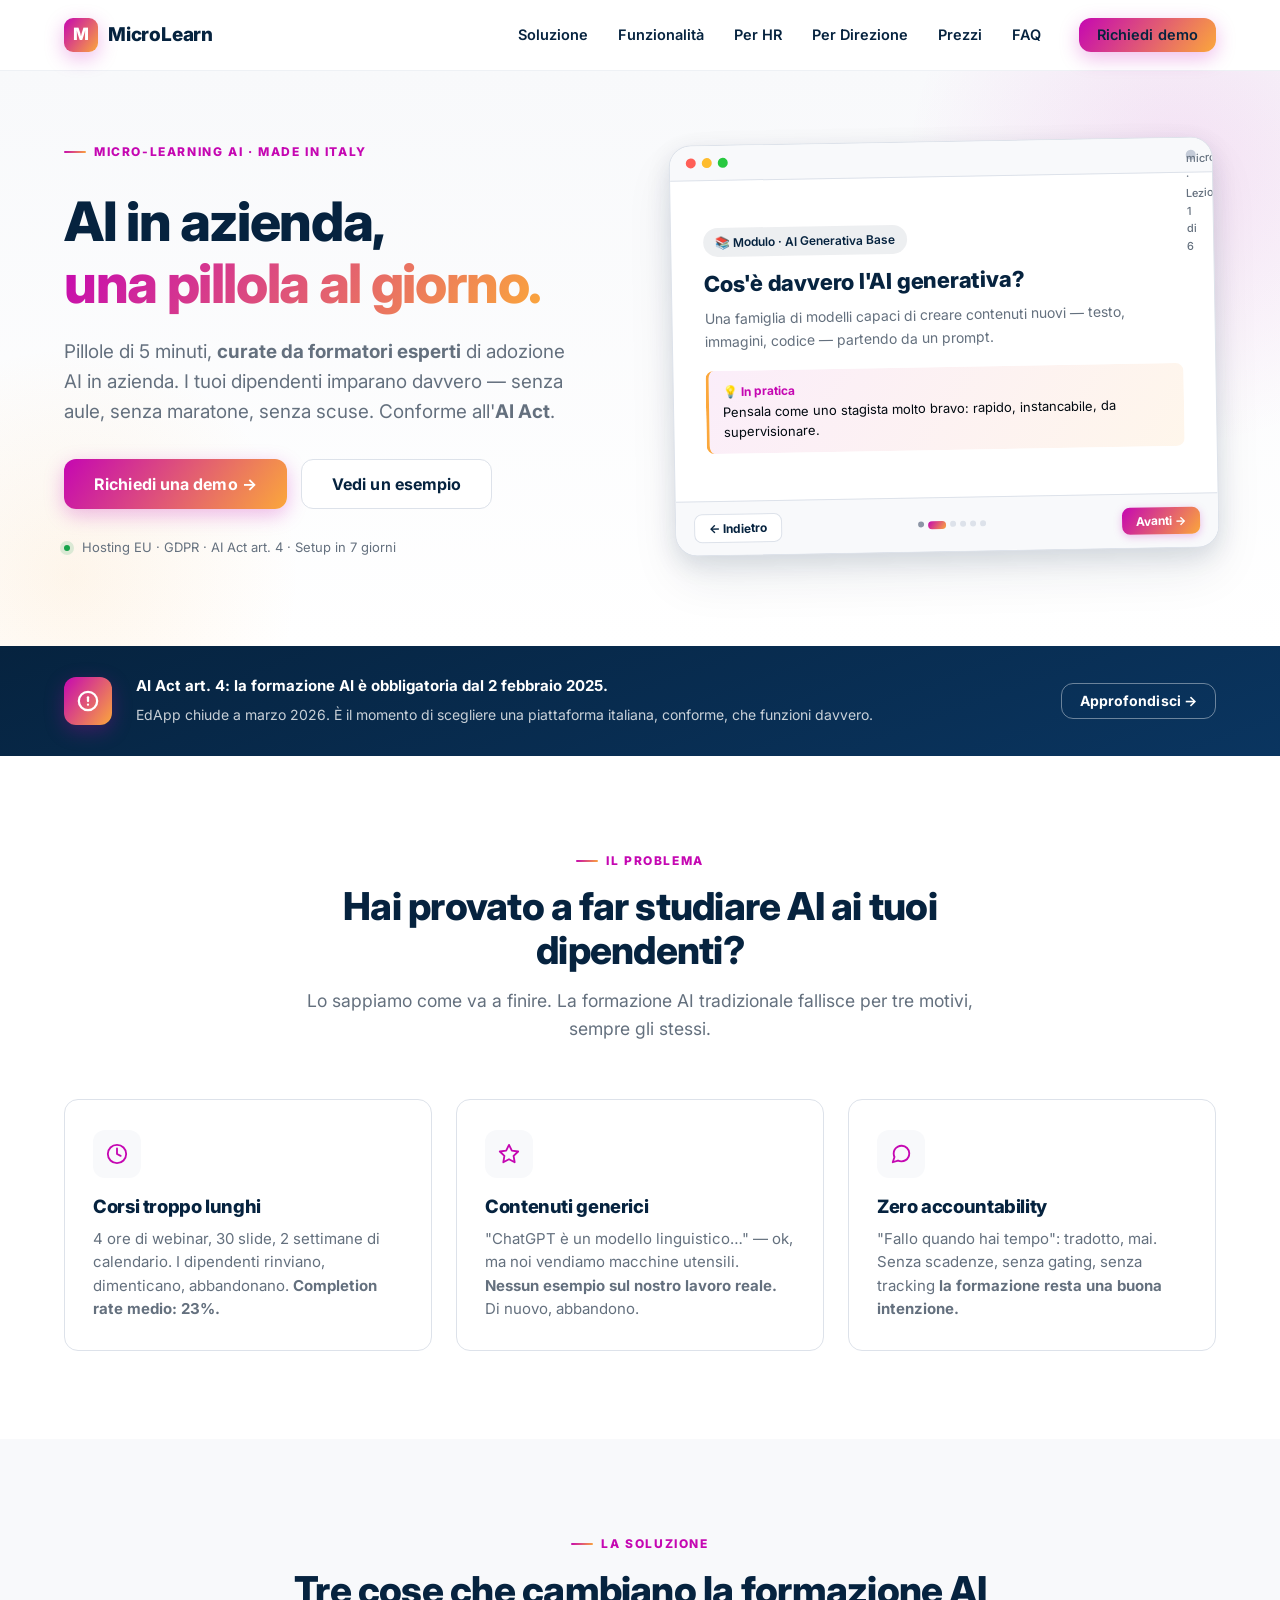
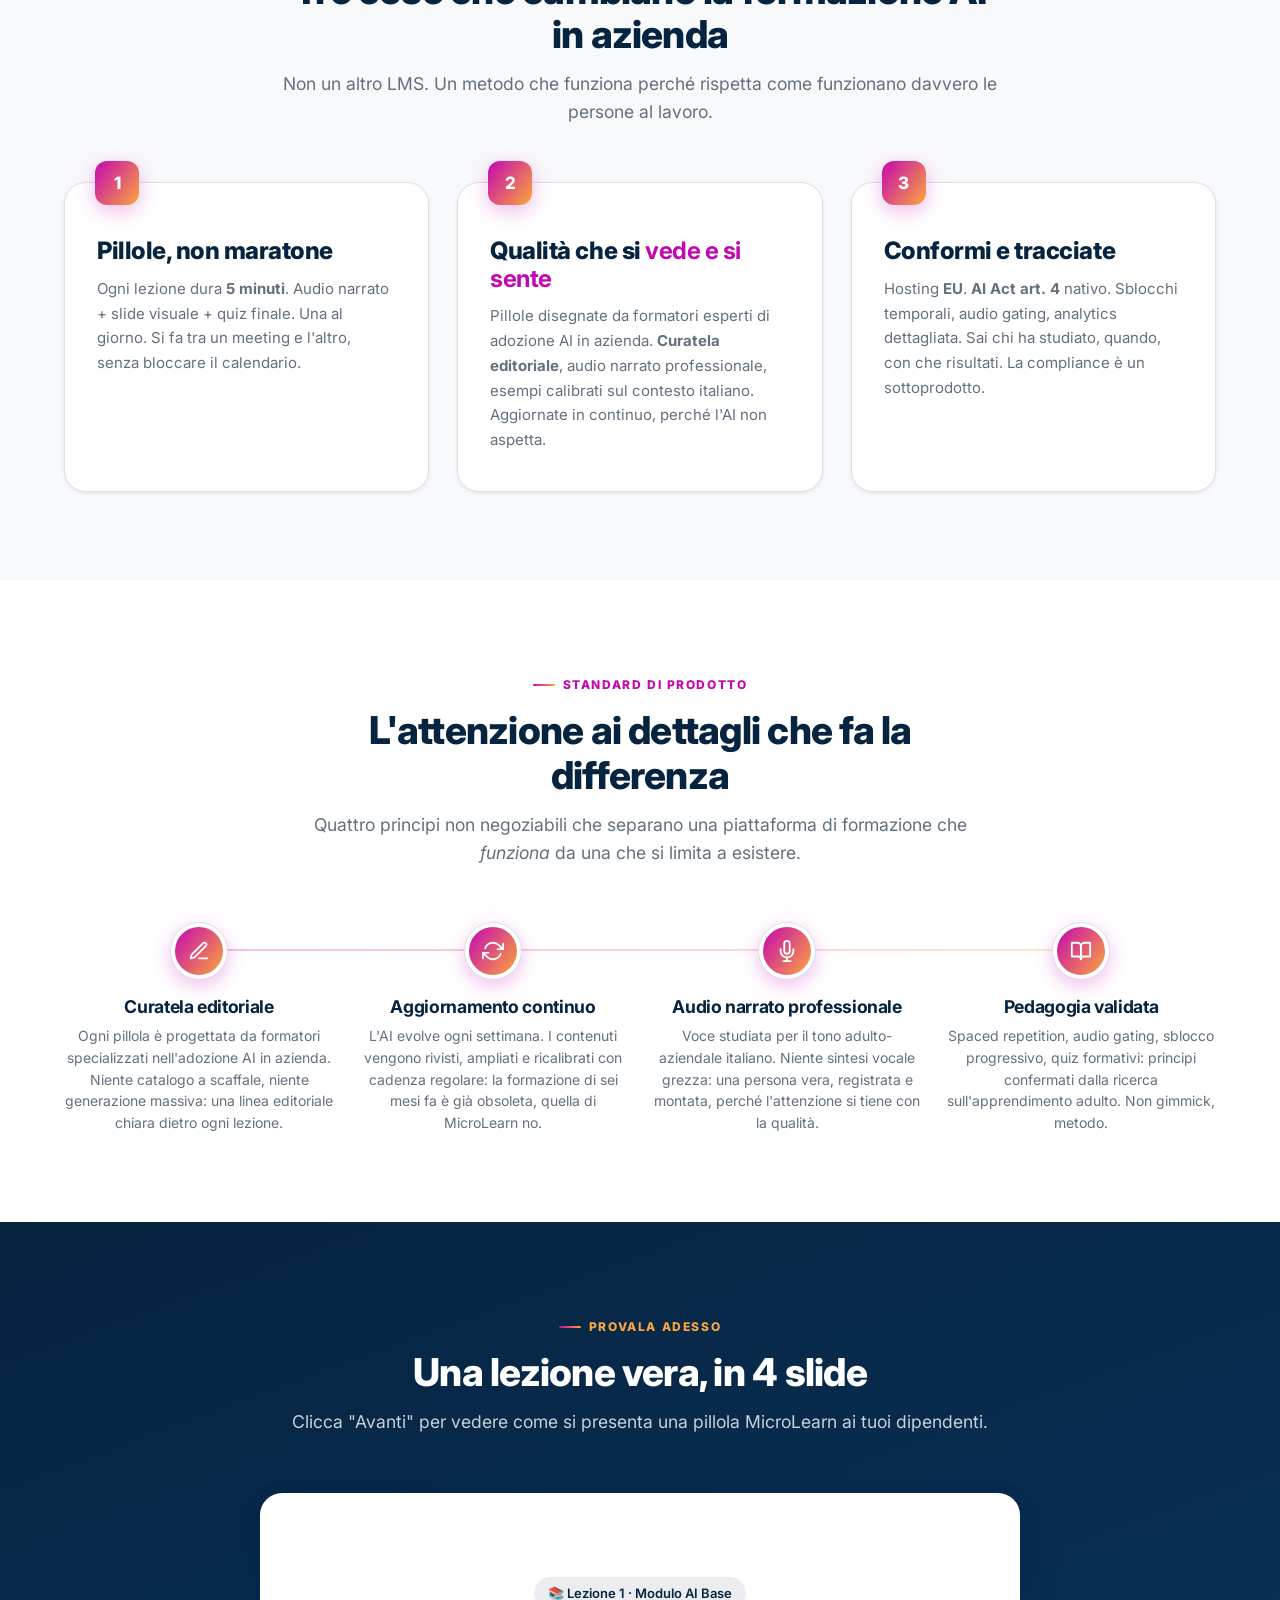
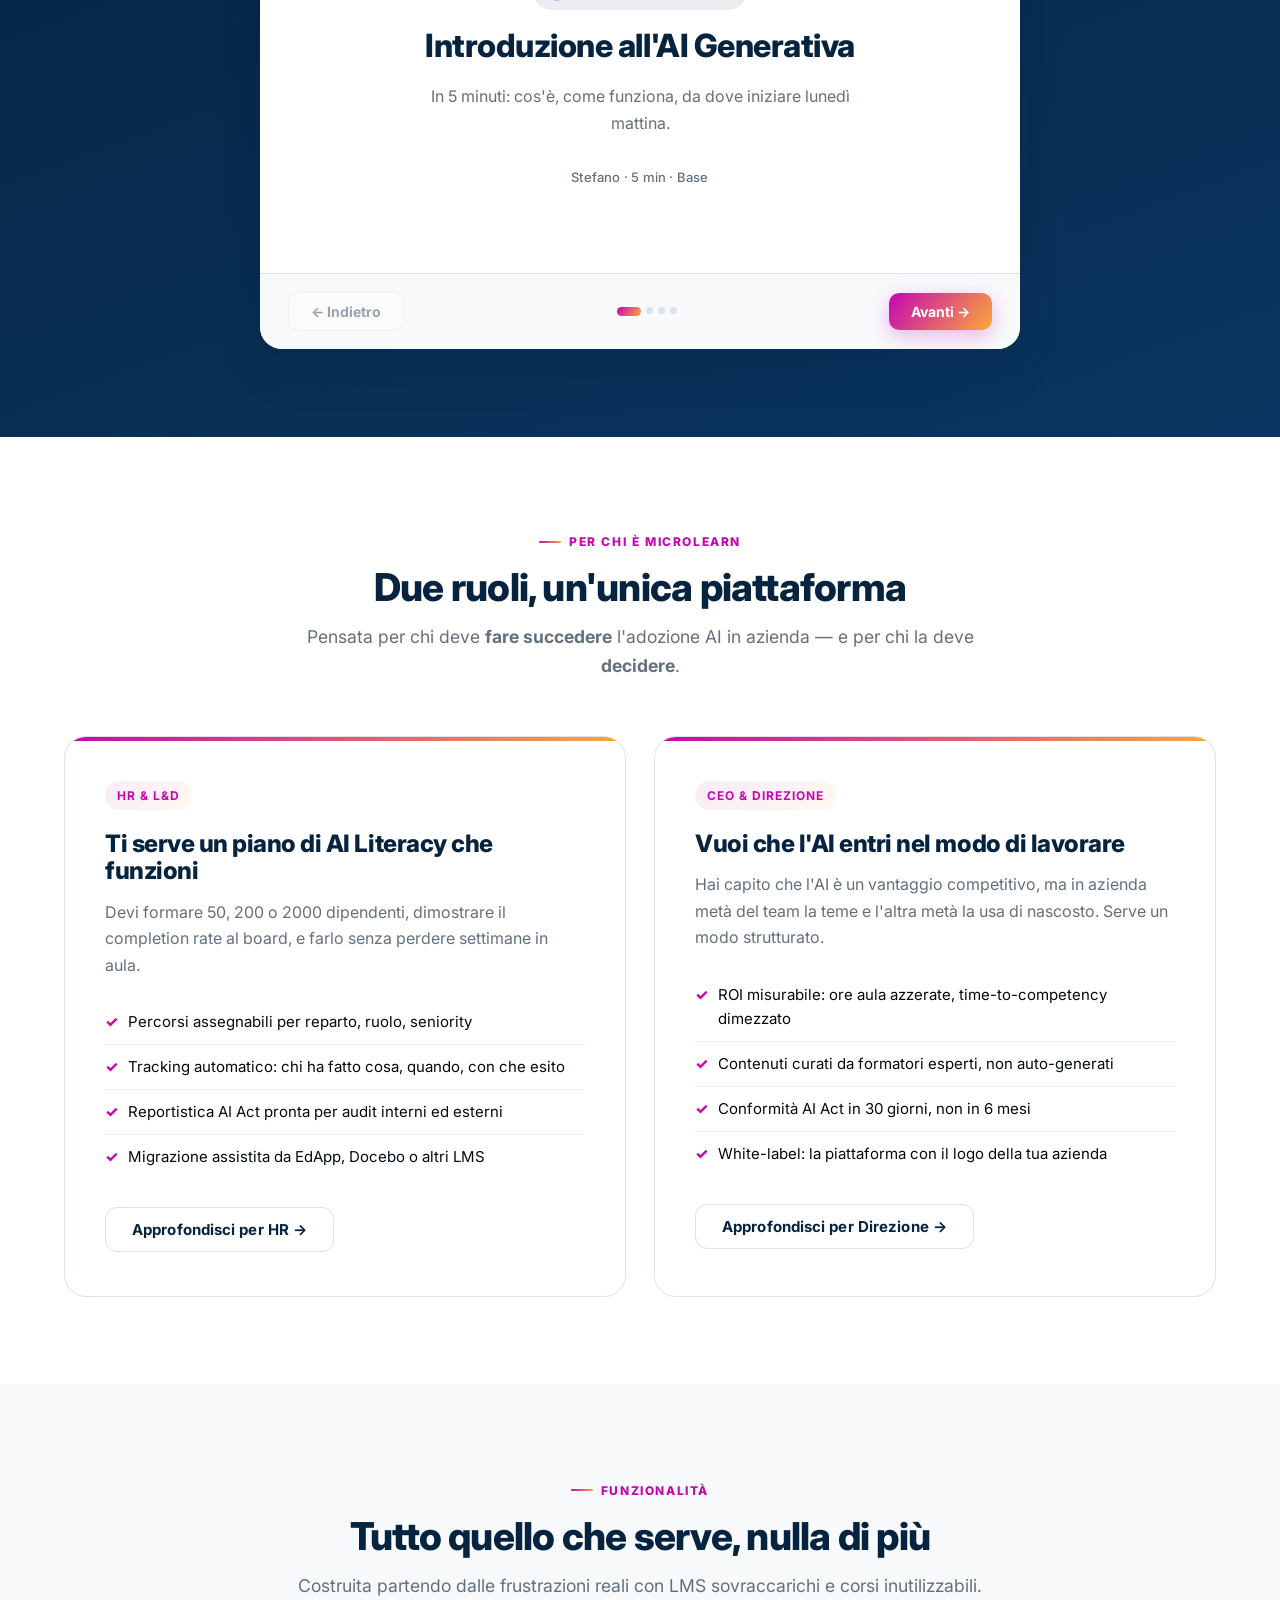
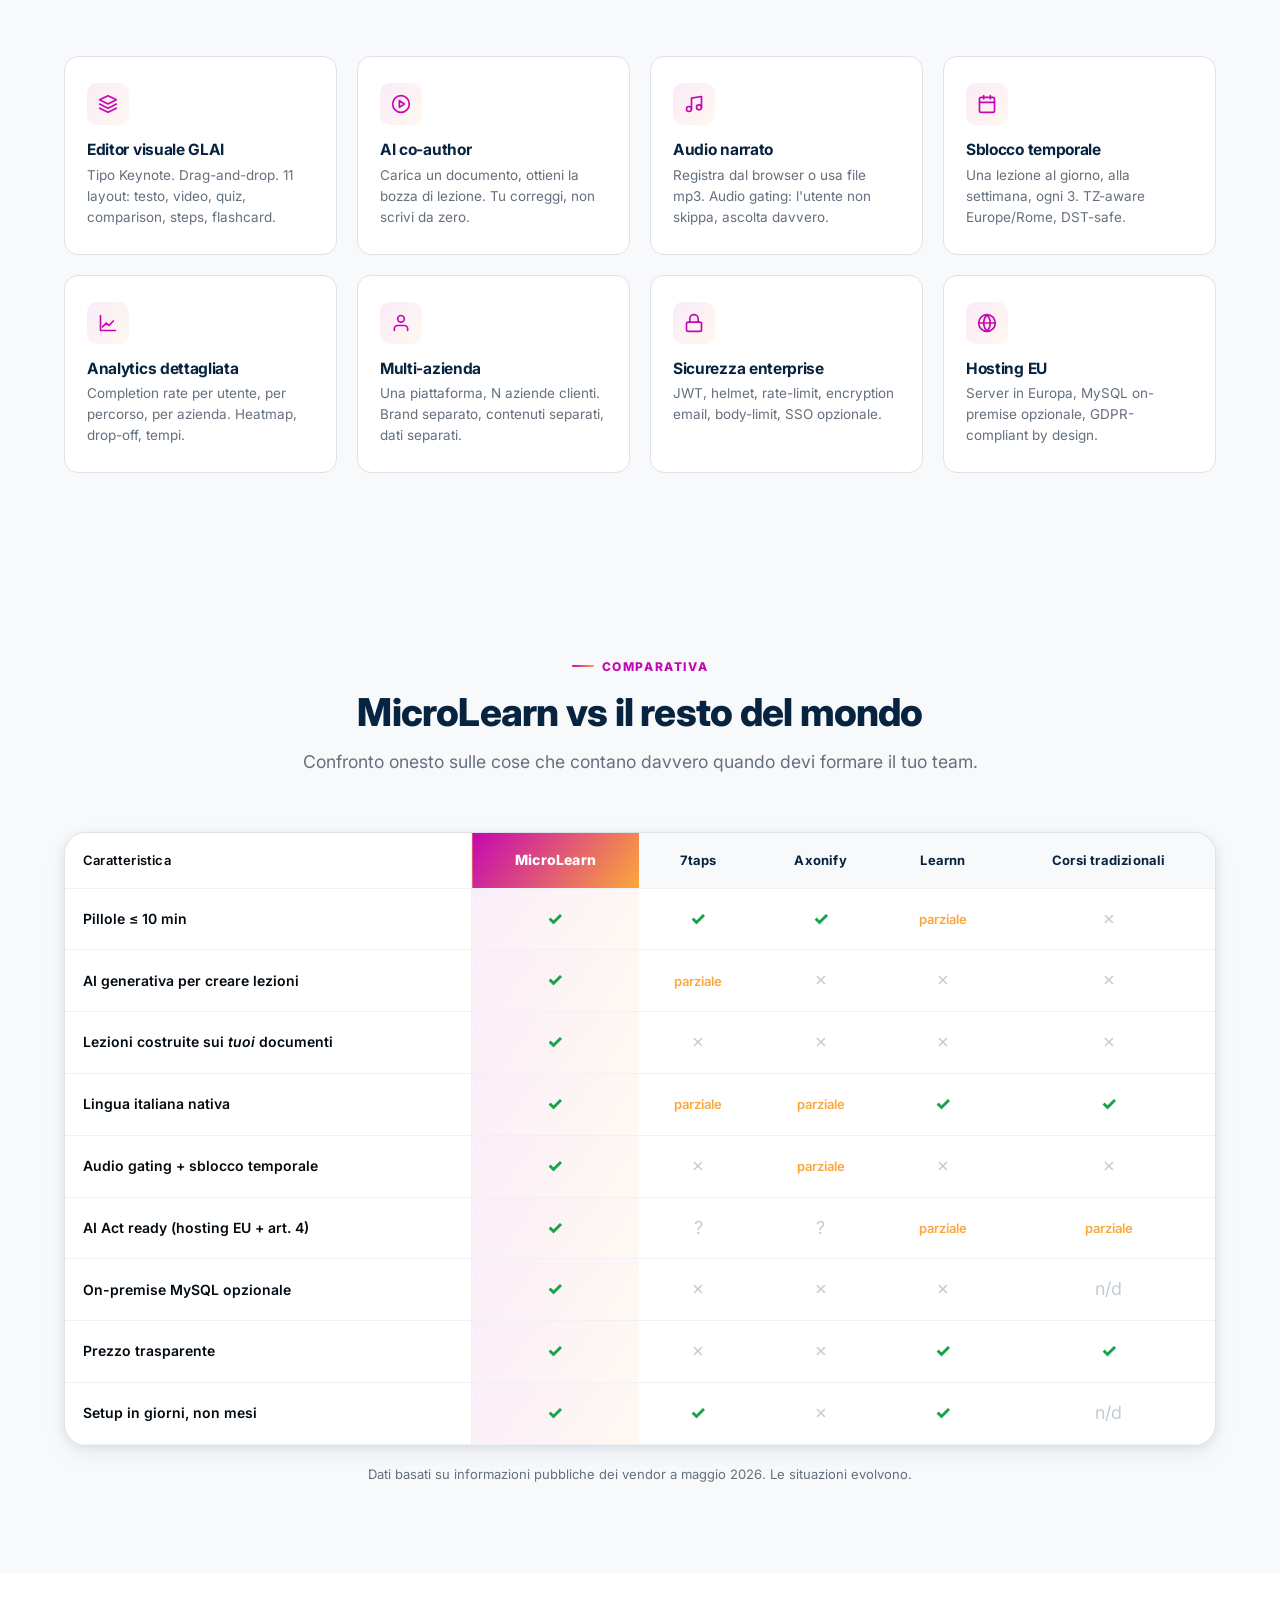
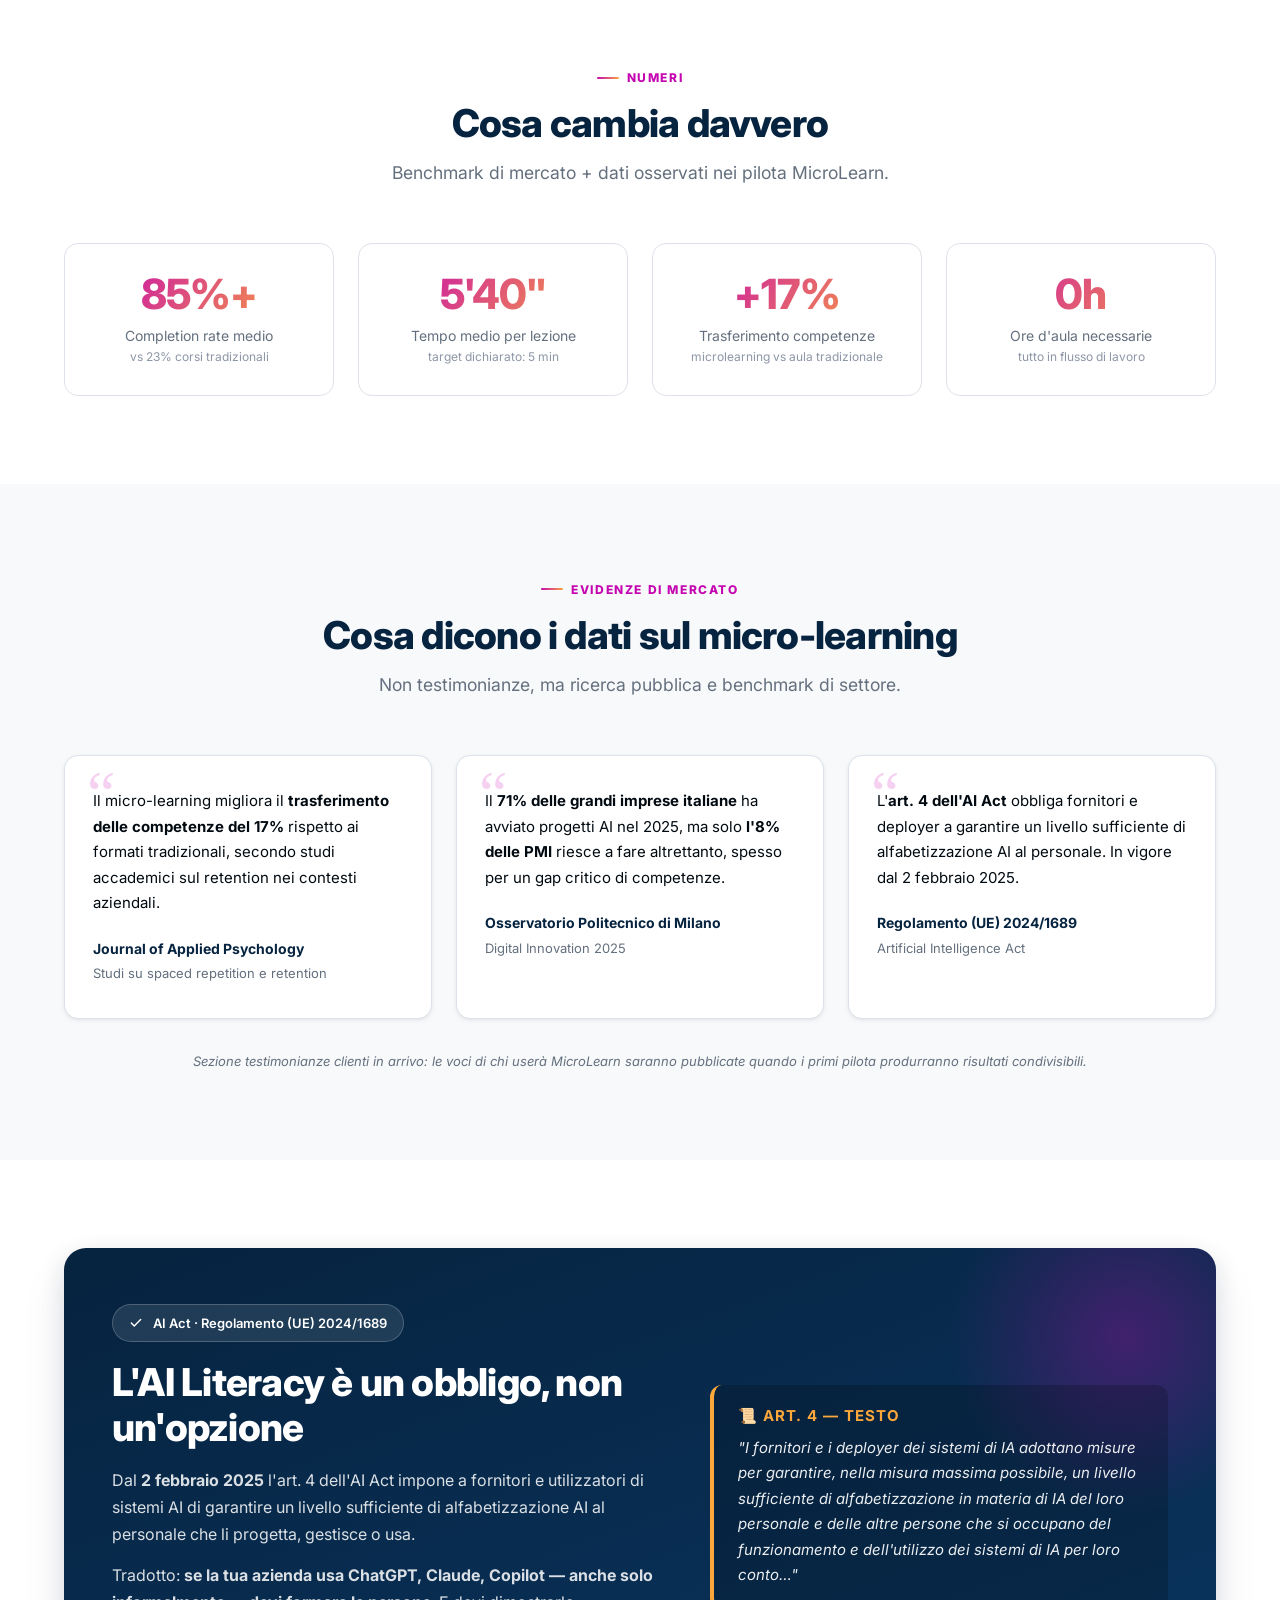
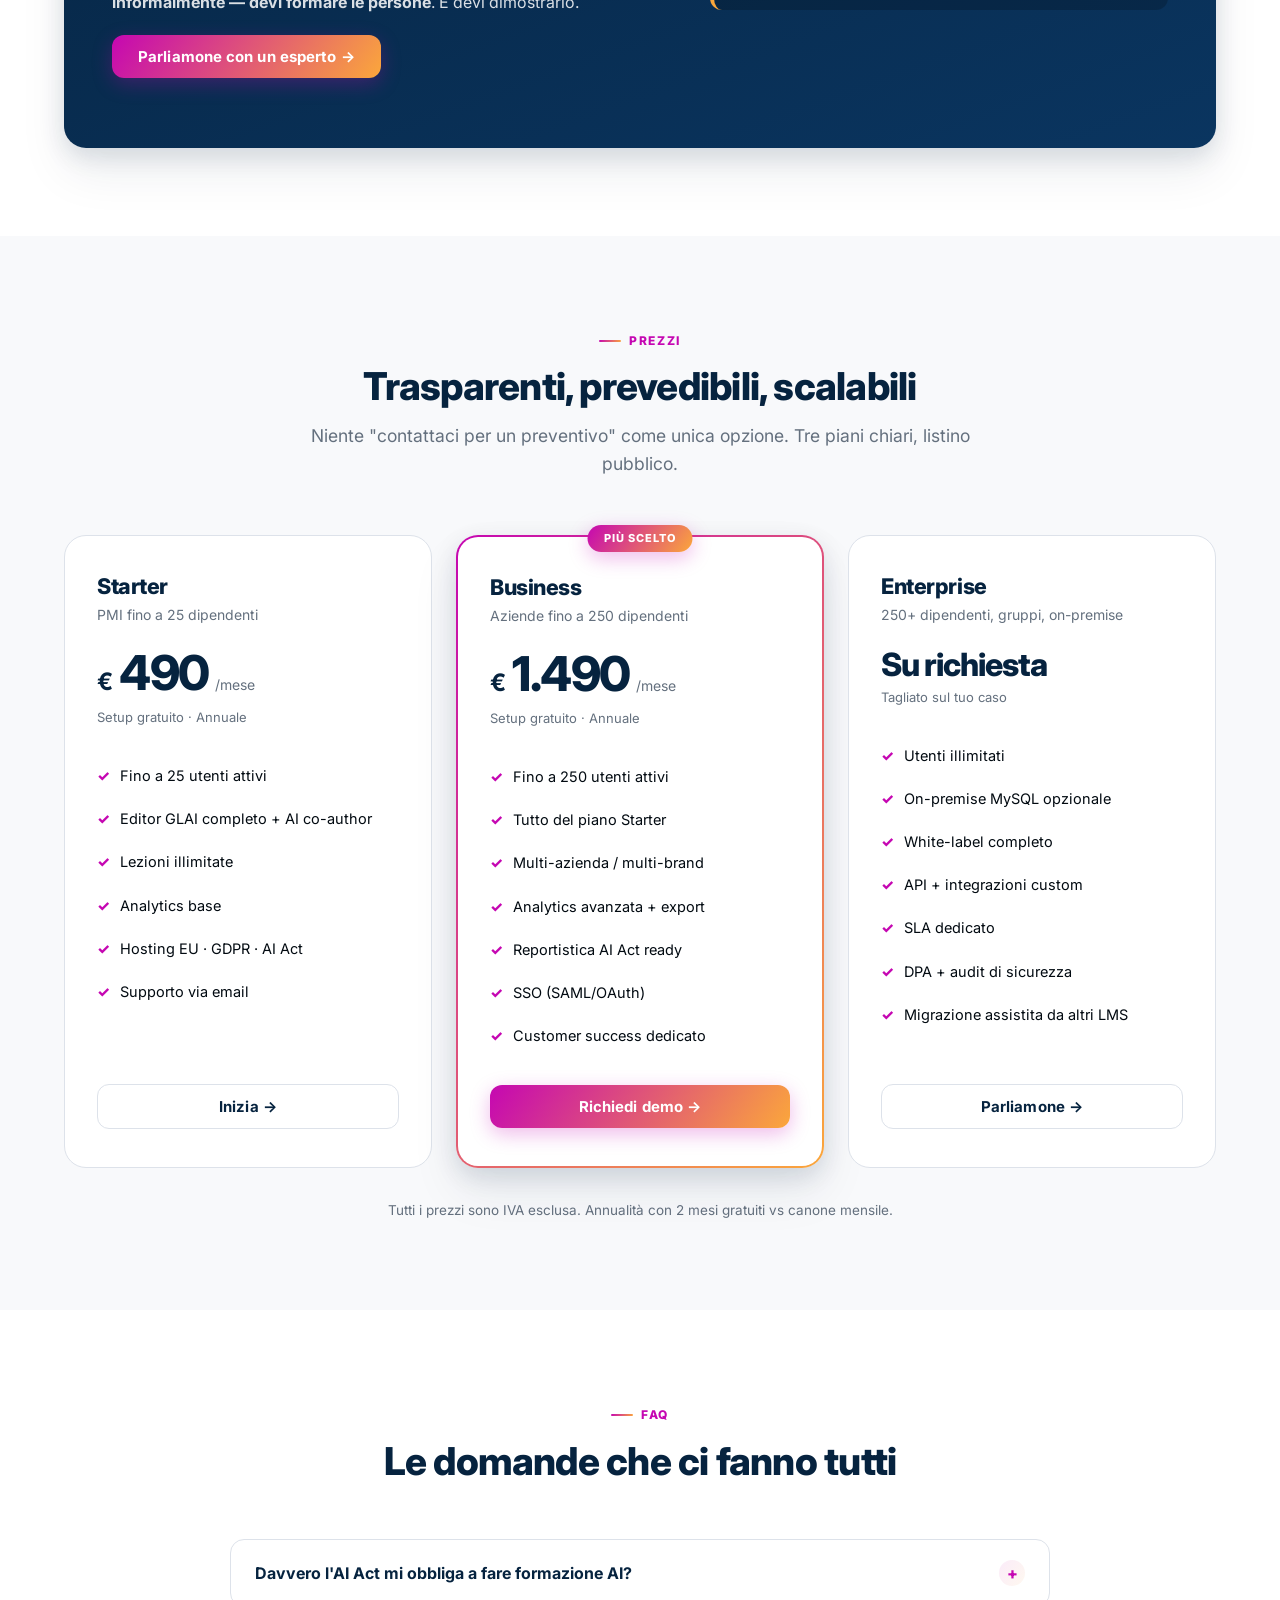
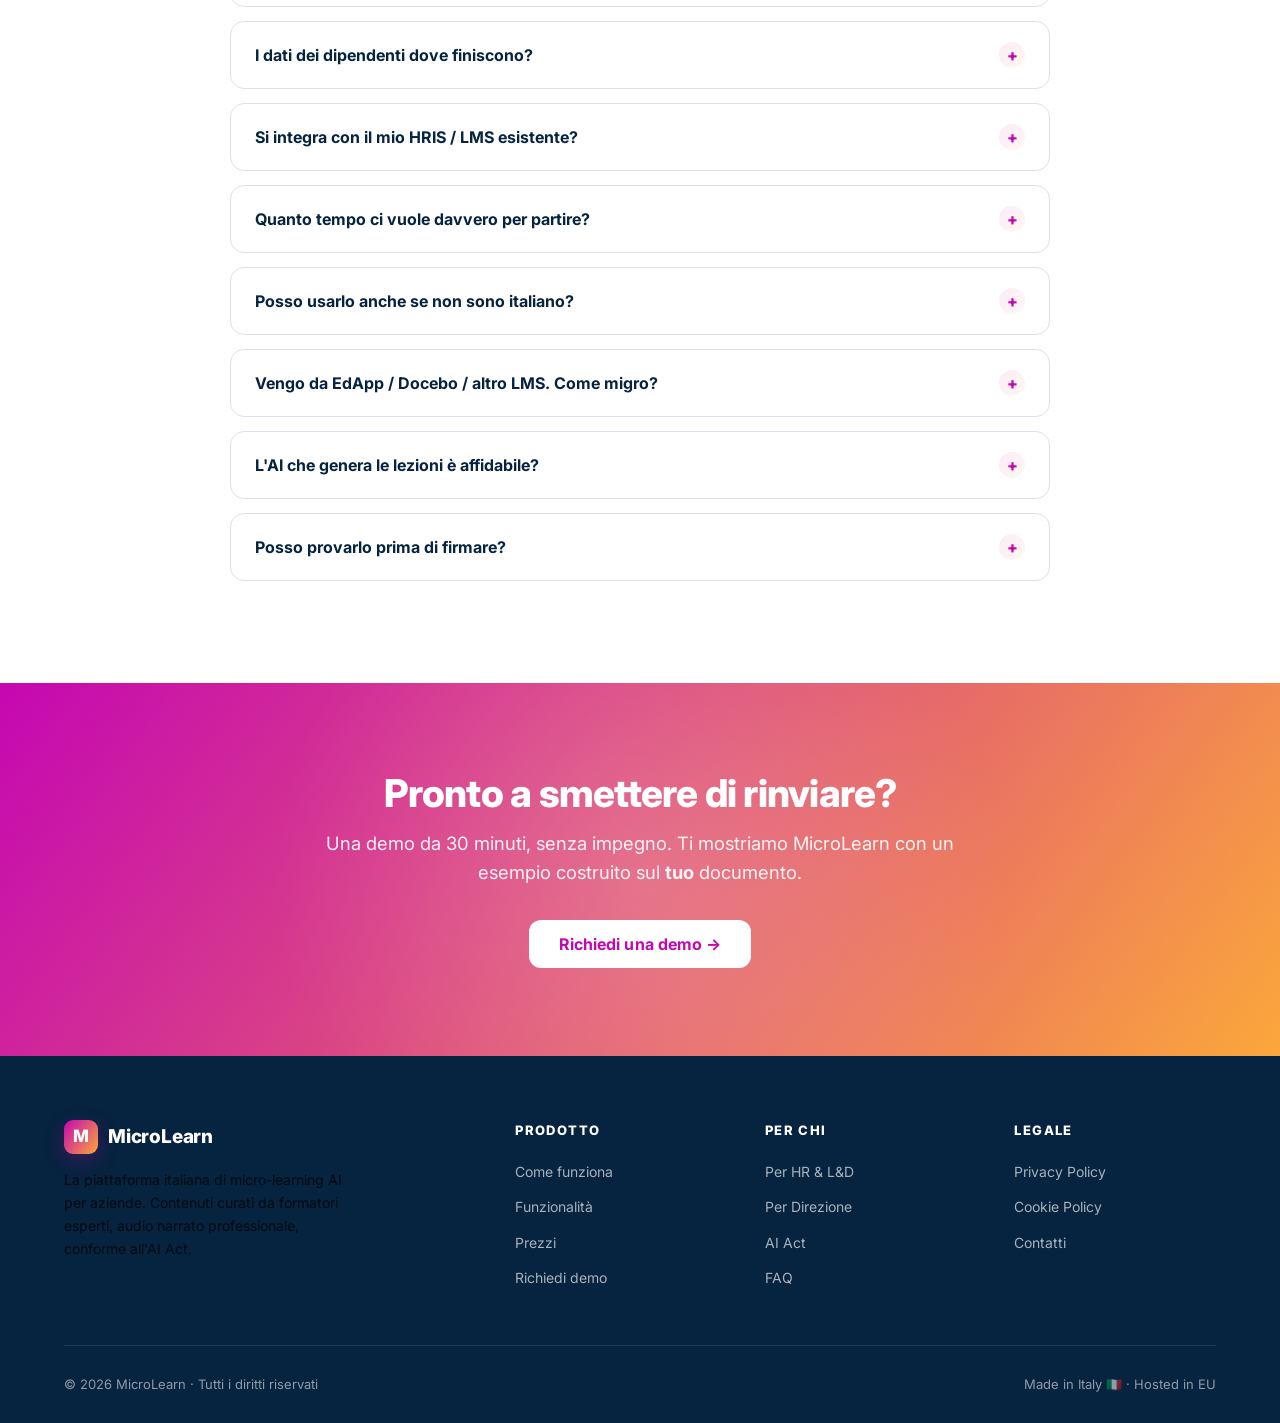
==== index.html @ 462d7740 "first commit" ====
<!DOCTYPE html>
<html lang="it">
<head>
<meta charset="UTF-8">
<meta name="viewport" content="width=device-width, initial-scale=1.0">
<title>MicroLearn — AI in azienda, una pillola al giorno</title>
<meta name="description" content="La piattaforma italiana di micro-learning AI per aziende. Pillole di 5 minuti curate da formatori esperti, audio narrato professionale, pedagogia validata. Conforme all'AI Act.">
<meta property="og:title" content="MicroLearn — AI in azienda, una pillola al giorno">
<meta property="og:description" content="Pillole di formazione AI curate da formatori esperti di adozione AI in azienda. Qualità editoriale, hosting EU, AI Act ready.">
<meta property="og:type" content="website">

<link href="https://fonts.googleapis.com/css2?family=Inter:wght@300;400;500;600;700;800&display=swap" rel="stylesheet">
<link rel="stylesheet" href="assets/style.css">
<link rel="icon" href="data:image/svg+xml,%3Csvg xmlns='http://www.w3.org/2000/svg' viewBox='0 0 100 100'%3E%3Cdefs%3E%3ClinearGradient id='g' x1='0%25' y1='0%25' x2='100%25' y2='100%25'%3E%3Cstop offset='0%25' stop-color='%23C507B2'/%3E%3Cstop offset='100%25' stop-color='%23FBA73B'/%3E%3C/linearGradient%3E%3C/defs%3E%3Crect width='100' height='100' rx='22' fill='url(%23g)'/%3E%3Ctext x='50' y='68' text-anchor='middle' font-family='Inter,sans-serif' font-size='56' font-weight='800' fill='white'%3EM%3C/text%3E%3C/svg%3E">
</head>
<body>

<!-- ===== Topbar ===== -->
<header class="topbar">
  <div class="container topbar-inner">
    <a href="index.html" class="brand">
      <span class="brand-mark">M</span>
      <span>MicroLearn</span>
    </a>
    <nav class="nav-menu" aria-label="Menu principale">
      <a href="#soluzione">Soluzione</a>
      <a href="#funzionalita">Funzionalità</a>
      <a href="per-hr.html">Per HR</a>
      <a href="per-direzione.html">Per Direzione</a>
      <a href="#prezzi">Prezzi</a>
      <a href="#faq">FAQ</a>
      <span class="nav-cta"><a href="demo.html" class="btn btn-primary btn-sm">Richiedi demo</a></span>
    </nav>
    <button class="nav-toggle" aria-label="Apri menu" aria-expanded="false">
      <svg width="22" height="22" viewBox="0 0 24 24" fill="none" stroke="currentColor" stroke-width="2.5" stroke-linecap="round"><line x1="4" y1="7" x2="20" y2="7"/><line x1="4" y1="12" x2="20" y2="12"/><line x1="4" y1="17" x2="20" y2="17"/></svg>
    </button>
  </div>
</header>

<!-- ===== HERO ===== -->
<section class="hero">
  <div class="container">
    <div class="hero-grid">
      <div>
        <span class="eyebrow">Micro-learning AI · Made in Italy</span>
        <h1>AI in azienda,<br><span class="accent">una pillola al giorno.</span></h1>
        <p class="hero-sub">Pillole di 5 minuti, <strong>curate da formatori esperti</strong> di adozione AI in azienda. I tuoi dipendenti imparano davvero — senza aule, senza maratone, senza scuse. Conforme all'<strong>AI Act</strong>.</p>
        <div class="cta-row">
          <a href="demo.html" class="btn btn-primary btn-lg">Richiedi una demo →</a>
          <a href="#demo" class="btn btn-secondary btn-lg">Vedi un esempio</a>
        </div>
        <div class="hero-trust">
          <span class="dot"></span>
          <span>Hosting EU · GDPR · AI Act art. 4 · Setup in 7 giorni</span>
        </div>
      </div>

      <!-- Mini mockup player -->
      <div class="hero-mock">
        <div class="mock-bar">
          <span></span><span></span><span></span>
          <span class="url">microlearn.app · Lezione 1 di 6</span>
        </div>
        <div class="mock-slide">
          <div class="mock-badge">📚 Modulo · AI Generativa Base</div>
          <div class="mock-title">Cos'è davvero l'AI generativa?</div>
          <div class="mock-text">Una famiglia di modelli capaci di creare contenuti nuovi — testo, immagini, codice — partendo da un prompt.</div>
          <div class="mock-callout">
            <strong>💡 In pratica</strong>
            Pensala come uno stagista molto bravo: rapido, instancabile, da supervisionare.
          </div>
        </div>
        <div class="mock-nav">
          <button class="mock-nav-btn prev">← Indietro</button>
          <div class="mock-progress">
            <span class="done"></span><span class="active"></span><span></span><span></span><span></span><span></span>
          </div>
          <button class="mock-nav-btn next">Avanti →</button>
        </div>
      </div>
    </div>
  </div>
</section>

<!-- ===== Banner urgenza ===== -->
<div class="urgency">
  <div class="container urgency-inner">
    <div class="urgency-icon">
      <svg width="22" height="22" viewBox="0 0 24 24" fill="none" stroke="white" stroke-width="2.5" stroke-linecap="round" stroke-linejoin="round"><circle cx="12" cy="12" r="10"/><line x1="12" y1="8" x2="12" y2="12"/><line x1="12" y1="16" x2="12.01" y2="16"/></svg>
    </div>
    <div class="urgency-text">
      <strong>AI Act art. 4: la formazione AI è obbligatoria dal 2 febbraio 2025.</strong>
      <span>EdApp chiude a marzo 2026. È il momento di scegliere una piattaforma italiana, conforme, che funzioni davvero.</span>
    </div>
    <a href="#aiact" class="btn btn-ghost btn-sm">Approfondisci →</a>
  </div>
</div>

<!-- ===== PROBLEMA ===== -->
<section id="problema">
  <div class="container">
    <div class="section-head reveal">
      <span class="eyebrow">Il problema</span>
      <h2>Hai provato a far studiare AI ai tuoi dipendenti?</h2>
      <p>Lo sappiamo come va a finire. La formazione AI tradizionale fallisce per tre motivi, sempre gli stessi.</p>
    </div>
    <div class="problem-grid">
      <div class="pain-card reveal">
        <div class="pain-icon">
          <svg width="22" height="22" viewBox="0 0 24 24" fill="none" stroke="currentColor" stroke-width="2" stroke-linecap="round" stroke-linejoin="round"><circle cx="12" cy="12" r="10"/><polyline points="12 6 12 12 16 14"/></svg>
        </div>
        <h3>Corsi troppo lunghi</h3>
        <p>4 ore di webinar, 30 slide, 2 settimane di calendario. I dipendenti rinviano, dimenticano, abbandonano. <strong>Completion rate medio: 23%.</strong></p>
      </div>
      <div class="pain-card reveal">
        <div class="pain-icon">
          <svg width="22" height="22" viewBox="0 0 24 24" fill="none" stroke="currentColor" stroke-width="2" stroke-linecap="round" stroke-linejoin="round"><polygon points="12 2 15.09 8.26 22 9.27 17 14.14 18.18 21.02 12 17.77 5.82 21.02 7 14.14 2 9.27 8.91 8.26 12 2"/></svg>
        </div>
        <h3>Contenuti generici</h3>
        <p>"ChatGPT è un modello linguistico…" — ok, ma noi vendiamo macchine utensili. <strong>Nessun esempio sul nostro lavoro reale.</strong> Di nuovo, abbandono.</p>
      </div>
      <div class="pain-card reveal">
        <div class="pain-icon">
          <svg width="22" height="22" viewBox="0 0 24 24" fill="none" stroke="currentColor" stroke-width="2" stroke-linecap="round" stroke-linejoin="round"><path d="M21 11.5a8.38 8.38 0 0 1-.9 3.8 8.5 8.5 0 0 1-7.6 4.7 8.38 8.38 0 0 1-3.8-.9L3 21l1.9-5.7a8.38 8.38 0 0 1-.9-3.8 8.5 8.5 0 0 1 4.7-7.6 8.38 8.38 0 0 1 3.8-.9h.5a8.48 8.48 0 0 1 8 8v.5z"/></svg>
        </div>
        <h3>Zero accountability</h3>
        <p>"Fallo quando hai tempo": tradotto, mai. Senza scadenze, senza gating, senza tracking <strong>la formazione resta una buona intenzione.</strong></p>
      </div>
    </div>
  </div>
</section>

<!-- ===== SOLUZIONE (3 pilastri) ===== -->
<section id="soluzione" class="solution">
  <div class="container">
    <div class="section-head reveal">
      <span class="eyebrow">La soluzione</span>
      <h2>Tre cose che cambiano la formazione AI in azienda</h2>
      <p>Non un altro LMS. Un metodo che funziona perché rispetta come funzionano davvero le persone al lavoro.</p>
    </div>
    <div class="pillars">
      <div class="pillar reveal">
        <div class="pillar-num">1</div>
        <h3>Pillole, non maratone</h3>
        <p>Ogni lezione dura <strong>5 minuti</strong>. Audio narrato + slide visuale + quiz finale. Una al giorno. Si fa tra un meeting e l'altro, senza bloccare il calendario.</p>
      </div>
      <div class="pillar reveal">
        <div class="pillar-num">2</div>
        <h3>Qualità che si <span class="text-magenta">vede e si sente</span></h3>
        <p>Pillole disegnate da formatori esperti di adozione AI in azienda. <strong>Curatela editoriale</strong>, audio narrato professionale, esempi calibrati sul contesto italiano. Aggiornate in continuo, perché l'AI non aspetta.</p>
      </div>
      <div class="pillar reveal">
        <div class="pillar-num">3</div>
        <h3>Conformi e tracciate</h3>
        <p>Hosting <strong>EU</strong>. <strong>AI Act art. 4</strong> nativo. Sblocchi temporali, audio gating, analytics dettagliata. Sai chi ha studiato, quando, con che risultati. La compliance è un sottoprodotto.</p>
      </div>
    </div>
  </div>
</section>

<!-- ===== STANDARD DI PRODOTTO ===== -->
<section id="standard">
  <div class="container">
    <div class="section-head reveal">
      <span class="eyebrow">Standard di prodotto</span>
      <h2>L'attenzione ai dettagli che fa la differenza</h2>
      <p>Quattro principi non negoziabili che separano una piattaforma di formazione che <em>funziona</em> da una che si limita a esistere.</p>
    </div>
    <div class="steps">

      <div class="step reveal">
        <div class="step-num">
          <svg width="22" height="22" viewBox="0 0 24 24" fill="none" stroke="currentColor" stroke-width="2" stroke-linecap="round" stroke-linejoin="round"><path d="M12 20h9"/><path d="M16.5 3.5a2.121 2.121 0 0 1 3 3L7 19l-4 1 1-4L16.5 3.5z"/></svg>
        </div>
        <h4>Curatela editoriale</h4>
        <p>Ogni pillola è progettata da formatori specializzati nell'adozione AI in azienda. Niente catalogo a scaffale, niente generazione massiva: una linea editoriale chiara dietro ogni lezione.</p>
      </div>

      <div class="step reveal">
        <div class="step-num">
          <svg width="22" height="22" viewBox="0 0 24 24" fill="none" stroke="currentColor" stroke-width="2" stroke-linecap="round" stroke-linejoin="round"><polyline points="23 4 23 10 17 10"/><polyline points="1 20 1 14 7 14"/><path d="M3.51 9a9 9 0 0 1 14.85-3.36L23 10M1 14l4.64 4.36A9 9 0 0 0 20.49 15"/></svg>
        </div>
        <h4>Aggiornamento continuo</h4>
        <p>L'AI evolve ogni settimana. I contenuti vengono rivisti, ampliati e ricalibrati con cadenza regolare: la formazione di sei mesi fa è già obsoleta, quella di MicroLearn no.</p>
      </div>

      <div class="step reveal">
        <div class="step-num">
          <svg width="22" height="22" viewBox="0 0 24 24" fill="none" stroke="currentColor" stroke-width="2" stroke-linecap="round" stroke-linejoin="round"><path d="M12 1a3 3 0 0 0-3 3v8a3 3 0 0 0 6 0V4a3 3 0 0 0-3-3z"/><path d="M19 10v2a7 7 0 0 1-14 0v-2"/><line x1="12" y1="19" x2="12" y2="23"/><line x1="8" y1="23" x2="16" y2="23"/></svg>
        </div>
        <h4>Audio narrato professionale</h4>
        <p>Voce studiata per il tono adulto-aziendale italiano. Niente sintesi vocale grezza: una persona vera, registrata e montata, perché l'attenzione si tiene con la qualità.</p>
      </div>

      <div class="step reveal">
        <div class="step-num">
          <svg width="22" height="22" viewBox="0 0 24 24" fill="none" stroke="currentColor" stroke-width="2" stroke-linecap="round" stroke-linejoin="round"><path d="M2 3h6a4 4 0 0 1 4 4v14a3 3 0 0 0-3-3H2z"/><path d="M22 3h-6a4 4 0 0 0-4 4v14a3 3 0 0 1 3-3h7z"/></svg>
        </div>
        <h4>Pedagogia validata</h4>
        <p>Spaced repetition, audio gating, sblocco progressivo, quiz formativi: principi confermati dalla ricerca sull'apprendimento adulto. Non gimmick, metodo.</p>
      </div>

    </div>
  </div>
</section>

<!-- ===== DEMO MINI-PLAYER LIVE ===== -->
<section id="demo" class="demo-section">
  <div class="container">
    <div class="section-head reveal">
      <span class="eyebrow" style="color: var(--orange);">Provala adesso</span>
      <h2>Una lezione vera, in 4 slide</h2>
      <p>Clicca "Avanti" per vedere come si presenta una pillola MicroLearn ai tuoi dipendenti.</p>
    </div>

    <div class="demo-player reveal">
      <!-- Slide 1: Cover -->
      <div class="demo-slide cover">
        <div class="badge">📚 Lezione 1 · Modulo AI Base</div>
        <h3>Introduzione all'AI Generativa</h3>
        <p class="tagline">In 5 minuti: cos'è, come funziona, da dove iniziare lunedì mattina.</p>
        <div style="font-size:13px;color:var(--gray-500);font-weight:500;letter-spacing:0.2px">Stefano · 5 min · Base</div>
      </div>

      <!-- Slide 2: Testo + callout -->
      <div class="demo-slide">
        <h3 class="slide-title">AI Generativa: di cosa parliamo davvero</h3>
        <p>L'<strong>AI generativa</strong> è una famiglia di modelli capaci di <span class="highlight">creare contenuti nuovi</span> — testo, immagini, codice — partendo da un prompt in linguaggio naturale.</p>
        <p>Non è magia: sono reti neurali addestrate su enormi quantità di dati che hanno imparato a <em>prevedere</em> l'output più plausibile.</p>
        <div class="demo-callout">
          <strong>💡 In pratica</strong>
          Pensa all'AI generativa come a uno stagista molto bravo a fare prime bozze: rapido, instancabile, ma da supervisionare sempre.
        </div>
      </div>

      <!-- Slide 3: Quiz -->
      <div class="demo-slide">
        <h3 class="slide-title">Verifica veloce</h3>
        <div class="demo-quiz-q">Quale di queste è la cosa che l'AI generativa fa <strong>davvero</strong>?</div>
        <div class="demo-quiz-opt" data-correct="false">
          <div class="demo-quiz-radio"></div>
          <span>Pensa come un essere umano e prova emozioni</span>
        </div>
        <div class="demo-quiz-opt" data-correct="true">
          <div class="demo-quiz-radio"></div>
          <span>Predice l'output più plausibile a partire da un prompt</span>
        </div>
        <div class="demo-quiz-opt" data-correct="false">
          <div class="demo-quiz-radio"></div>
          <span>Cerca su Google e copia la risposta migliore</span>
        </div>
      </div>

      <!-- Slide 4: Chiusura -->
      <div class="demo-slide cover">
        <div class="badge" style="background:rgba(22,163,74,0.10);color:var(--green);">✓ Lezione completata</div>
        <h3 style="color:var(--navy);">Hai sbloccato la prossima pillola</h3>
        <p class="tagline">Domani alle 9:00 ricevi una notifica: <strong>"Prompt: come scrivere richieste che funzionano"</strong>.</p>
        <div style="margin-top:8px;color:var(--gray-500);font-size:14px">Tempo medio: 4'52" · 6 slide · Audio incluso</div>
      </div>

      <div class="demo-nav">
        <button class="demo-nav-btn prev" disabled>← Indietro</button>
        <div class="demo-progress">
          <span class="active"></span><span></span><span></span><span></span>
        </div>
        <button class="demo-nav-btn next">Avanti →</button>
      </div>
    </div>
  </div>
</section>

<!-- ===== PER CHI ===== -->
<section id="per-chi">
  <div class="container">
    <div class="section-head reveal">
      <span class="eyebrow">Per chi è MicroLearn</span>
      <h2>Due ruoli, un'unica piattaforma</h2>
      <p>Pensata per chi deve <strong>fare succedere</strong> l'adozione AI in azienda — e per chi la deve <strong>decidere</strong>.</p>
    </div>
    <div class="audience-grid">
      <div class="audience-card reveal">
        <span class="who">HR & L&D</span>
        <h3>Ti serve un piano di AI Literacy che funzioni</h3>
        <p>Devi formare 50, 200 o 2000 dipendenti, dimostrare il completion rate al board, e farlo senza perdere settimane in aula.</p>
        <ul>
          <li>Percorsi assegnabili per reparto, ruolo, seniority</li>
          <li>Tracking automatico: chi ha fatto cosa, quando, con che esito</li>
          <li>Reportistica AI Act pronta per audit interni ed esterni</li>
          <li>Migrazione assistita da EdApp, Docebo o altri LMS</li>
        </ul>
        <a href="per-hr.html" class="btn btn-secondary">Approfondisci per HR →</a>
      </div>
      <div class="audience-card reveal">
        <span class="who">CEO & Direzione</span>
        <h3>Vuoi che l'AI entri nel modo di lavorare</h3>
        <p>Hai capito che l'AI è un vantaggio competitivo, ma in azienda metà del team la teme e l'altra metà la usa di nascosto. Serve un modo strutturato.</p>
        <ul>
          <li>ROI misurabile: ore aula azzerate, time-to-competency dimezzato</li>
          <li>Contenuti curati da formatori esperti, non auto-generati</li>
          <li>Conformità AI Act in 30 giorni, non in 6 mesi</li>
          <li>White-label: la piattaforma con il logo della tua azienda</li>
        </ul>
        <a href="per-direzione.html" class="btn btn-secondary">Approfondisci per Direzione →</a>
      </div>
    </div>
  </div>
</section>

<!-- ===== FUNZIONALITÀ ===== -->
<section id="funzionalita" class="solution">
  <div class="container">
    <div class="section-head reveal">
      <span class="eyebrow">Funzionalità</span>
      <h2>Tutto quello che serve, nulla di più</h2>
      <p>Costruita partendo dalle frustrazioni reali con LMS sovraccarichi e corsi inutilizzabili.</p>
    </div>
    <div class="features-grid">
      <div class="feature reveal">
        <div class="feature-icon">
          <svg width="20" height="20" viewBox="0 0 24 24" fill="none" stroke="currentColor" stroke-width="2" stroke-linecap="round" stroke-linejoin="round"><polygon points="12 2 2 7 12 12 22 7 12 2"/><polyline points="2 17 12 22 22 17"/><polyline points="2 12 12 17 22 12"/></svg>
        </div>
        <h4>Editor visuale GLAI</h4>
        <p>Tipo Keynote. Drag-and-drop. 11 layout: testo, video, quiz, comparison, steps, flashcard.</p>
      </div>
      <div class="feature reveal">
        <div class="feature-icon">
          <svg width="20" height="20" viewBox="0 0 24 24" fill="none" stroke="currentColor" stroke-width="2" stroke-linecap="round" stroke-linejoin="round"><circle cx="12" cy="12" r="10"/><polygon points="10 8 16 12 10 16 10 8"/></svg>
        </div>
        <h4>AI co-author</h4>
        <p>Carica un documento, ottieni la bozza di lezione. Tu correggi, non scrivi da zero.</p>
      </div>
      <div class="feature reveal">
        <div class="feature-icon">
          <svg width="20" height="20" viewBox="0 0 24 24" fill="none" stroke="currentColor" stroke-width="2" stroke-linecap="round" stroke-linejoin="round"><path d="M9 18V5l12-2v13"/><circle cx="6" cy="18" r="3"/><circle cx="18" cy="16" r="3"/></svg>
        </div>
        <h4>Audio narrato</h4>
        <p>Registra dal browser o usa file mp3. Audio gating: l'utente non skippa, ascolta davvero.</p>
      </div>
      <div class="feature reveal">
        <div class="feature-icon">
          <svg width="20" height="20" viewBox="0 0 24 24" fill="none" stroke="currentColor" stroke-width="2" stroke-linecap="round" stroke-linejoin="round"><rect x="3" y="4" width="18" height="18" rx="2" ry="2"/><line x1="16" y1="2" x2="16" y2="6"/><line x1="8" y1="2" x2="8" y2="6"/><line x1="3" y1="10" x2="21" y2="10"/></svg>
        </div>
        <h4>Sblocco temporale</h4>
        <p>Una lezione al giorno, alla settimana, ogni 3. TZ-aware Europe/Rome, DST-safe.</p>
      </div>
      <div class="feature reveal">
        <div class="feature-icon">
          <svg width="20" height="20" viewBox="0 0 24 24" fill="none" stroke="currentColor" stroke-width="2" stroke-linecap="round" stroke-linejoin="round"><path d="M3 3v18h18"/><path d="M18.4 9.6 13 15l-3-3-4.6 4.6"/></svg>
        </div>
        <h4>Analytics dettagliata</h4>
        <p>Completion rate per utente, per percorso, per azienda. Heatmap, drop-off, tempi.</p>
      </div>
      <div class="feature reveal">
        <div class="feature-icon">
          <svg width="20" height="20" viewBox="0 0 24 24" fill="none" stroke="currentColor" stroke-width="2" stroke-linecap="round" stroke-linejoin="round"><path d="M20 21v-2a4 4 0 0 0-4-4H8a4 4 0 0 0-4 4v2"/><circle cx="12" cy="7" r="4"/></svg>
        </div>
        <h4>Multi-azienda</h4>
        <p>Una piattaforma, N aziende clienti. Brand separato, contenuti separati, dati separati.</p>
      </div>
      <div class="feature reveal">
        <div class="feature-icon">
          <svg width="20" height="20" viewBox="0 0 24 24" fill="none" stroke="currentColor" stroke-width="2" stroke-linecap="round" stroke-linejoin="round"><rect x="3" y="11" width="18" height="11" rx="2"/><path d="M7 11V7a5 5 0 0 1 10 0v4"/></svg>
        </div>
        <h4>Sicurezza enterprise</h4>
        <p>JWT, helmet, rate-limit, encryption email, body-limit, SSO opzionale.</p>
      </div>
      <div class="feature reveal">
        <div class="feature-icon">
          <svg width="20" height="20" viewBox="0 0 24 24" fill="none" stroke="currentColor" stroke-width="2" stroke-linecap="round" stroke-linejoin="round"><circle cx="12" cy="12" r="10"/><line x1="2" y1="12" x2="22" y2="12"/><path d="M12 2a15.3 15.3 0 0 1 4 10 15.3 15.3 0 0 1-4 10 15.3 15.3 0 0 1-4-10 15.3 15.3 0 0 1 4-10z"/></svg>
        </div>
        <h4>Hosting EU</h4>
        <p>Server in Europa, MySQL on-premise opzionale, GDPR-compliant by design.</p>
      </div>
    </div>
  </div>
</section>

<!-- ===== COMPARATIVA COMPETITOR ===== -->
<section id="comparativa" class="compare">
  <div class="container">
    <div class="section-head reveal">
      <span class="eyebrow">Comparativa</span>
      <h2>MicroLearn vs il resto del mondo</h2>
      <p>Confronto onesto sulle cose che contano davvero quando devi formare il tuo team.</p>
    </div>
    <div class="compare-wrap reveal">
      <table>
        <thead>
          <tr>
            <th>Caratteristica</th>
            <th class="us">MicroLearn</th>
            <th>7taps</th>
            <th>Axonify</th>
            <th>Learnn</th>
            <th>Corsi tradizionali</th>
          </tr>
        </thead>
        <tbody>
          <tr>
            <td>Pillole ≤ 10 min</td>
            <td class="us"><span class="yes">✓</span></td>
            <td><span class="yes">✓</span></td>
            <td><span class="yes">✓</span></td>
            <td><span class="partial">parziale</span></td>
            <td><span class="no">✗</span></td>
          </tr>
          <tr>
            <td>AI generativa per creare lezioni</td>
            <td class="us"><span class="yes">✓</span></td>
            <td><span class="partial">parziale</span></td>
            <td><span class="no">✗</span></td>
            <td><span class="no">✗</span></td>
            <td><span class="no">✗</span></td>
          </tr>
          <tr>
            <td>Lezioni costruite sui <em>tuoi</em> documenti</td>
            <td class="us"><span class="yes">✓</span></td>
            <td><span class="no">✗</span></td>
            <td><span class="no">✗</span></td>
            <td><span class="no">✗</span></td>
            <td><span class="no">✗</span></td>
          </tr>
          <tr>
            <td>Lingua italiana nativa</td>
            <td class="us"><span class="yes">✓</span></td>
            <td><span class="partial">parziale</span></td>
            <td><span class="partial">parziale</span></td>
            <td><span class="yes">✓</span></td>
            <td><span class="yes">✓</span></td>
          </tr>
          <tr>
            <td>Audio gating + sblocco temporale</td>
            <td class="us"><span class="yes">✓</span></td>
            <td><span class="no">✗</span></td>
            <td><span class="partial">parziale</span></td>
            <td><span class="no">✗</span></td>
            <td><span class="no">✗</span></td>
          </tr>
          <tr>
            <td>AI Act ready (hosting EU + art. 4)</td>
            <td class="us"><span class="yes">✓</span></td>
            <td><span class="no">?</span></td>
            <td><span class="no">?</span></td>
            <td><span class="partial">parziale</span></td>
            <td><span class="partial">parziale</span></td>
          </tr>
          <tr>
            <td>On-premise MySQL opzionale</td>
            <td class="us"><span class="yes">✓</span></td>
            <td><span class="no">✗</span></td>
            <td><span class="no">✗</span></td>
            <td><span class="no">✗</span></td>
            <td><span class="no">n/d</span></td>
          </tr>
          <tr>
            <td>Prezzo trasparente</td>
            <td class="us"><span class="yes">✓</span></td>
            <td><span class="no">✗</span></td>
            <td><span class="no">✗</span></td>
            <td><span class="yes">✓</span></td>
            <td><span class="yes">✓</span></td>
          </tr>
          <tr>
            <td>Setup in giorni, non mesi</td>
            <td class="us"><span class="yes">✓</span></td>
            <td><span class="yes">✓</span></td>
            <td><span class="no">✗</span></td>
            <td><span class="yes">✓</span></td>
            <td><span class="no">n/d</span></td>
          </tr>
        </tbody>
      </table>
    </div>
    <p style="text-align:center;font-size:13px;color:var(--gray-500);margin-top:18px;">Dati basati su informazioni pubbliche dei vendor a maggio 2026. Le situazioni evolvono.</p>
  </div>
</section>

<!-- ===== NUMERI ===== -->
<section id="numeri">
  <div class="container">
    <div class="section-head reveal">
      <span class="eyebrow">Numeri</span>
      <h2>Cosa cambia davvero</h2>
      <p>Benchmark di mercato + dati osservati nei pilota MicroLearn.</p>
    </div>
    <div class="stats-grid">
      <div class="stat reveal">
        <div class="stat-num">85%+</div>
        <div class="stat-label">Completion rate medio<br><span style="color:var(--gray-400);font-size:12px">vs 23% corsi tradizionali</span></div>
      </div>
      <div class="stat reveal">
        <div class="stat-num">5'40"</div>
        <div class="stat-label">Tempo medio per lezione<br><span style="color:var(--gray-400);font-size:12px">target dichiarato: 5 min</span></div>
      </div>
      <div class="stat reveal">
        <div class="stat-num">+17%</div>
        <div class="stat-label">Trasferimento competenze<br><span style="color:var(--gray-400);font-size:12px">microlearning vs aula tradizionale</span></div>
      </div>
      <div class="stat reveal">
        <div class="stat-num">0h</div>
        <div class="stat-label">Ore d'aula necessarie<br><span style="color:var(--gray-400);font-size:12px">tutto in flusso di lavoro</span></div>
      </div>
    </div>
  </div>
</section>

<!-- ===== EVIDENZE DI MERCATO ===== -->
<section class="solution">
  <div class="container">
    <div class="section-head reveal">
      <span class="eyebrow">Evidenze di mercato</span>
      <h2>Cosa dicono i dati sul micro-learning</h2>
      <p>Non testimonianze, ma ricerca pubblica e benchmark di settore.</p>
    </div>
    <div class="testimonials">
      <div class="testimonial reveal">
        <p class="testimonial-text">Il micro-learning migliora il <strong>trasferimento delle competenze del 17%</strong> rispetto ai formati tradizionali, secondo studi accademici sul retention nei contesti aziendali.</p>
        <div class="testimonial-author">
          <div class="testimonial-meta">
            <strong>Journal of Applied Psychology</strong>
            <span>Studi su spaced repetition e retention</span>
          </div>
        </div>
      </div>
      <div class="testimonial reveal">
        <p class="testimonial-text">Il <strong>71% delle grandi imprese italiane</strong> ha avviato progetti AI nel 2025, ma solo <strong>l'8% delle PMI</strong> riesce a fare altrettanto, spesso per un gap critico di competenze.</p>
        <div class="testimonial-author">
          <div class="testimonial-meta">
            <strong>Osservatorio Politecnico di Milano</strong>
            <span>Digital Innovation 2025</span>
          </div>
        </div>
      </div>
      <div class="testimonial reveal">
        <p class="testimonial-text">L'<strong>art. 4 dell'AI Act</strong> obbliga fornitori e deployer a garantire un livello sufficiente di alfabetizzazione AI al personale. In vigore dal 2 febbraio 2025.</p>
        <div class="testimonial-author">
          <div class="testimonial-meta">
            <strong>Regolamento (UE) 2024/1689</strong>
            <span>Artificial Intelligence Act</span>
          </div>
        </div>
      </div>
    </div>
    <p style="text-align:center;margin-top:32px;font-size:13px;color:var(--gray-500);font-style:italic;">Sezione testimonianze clienti in arrivo: le voci di chi userà MicroLearn saranno pubblicate quando i primi pilota produrranno risultati condivisibili.</p>
  </div>
</section>

<!-- ===== AI ACT ===== -->
<section id="aiact">
  <div class="container">
    <div class="aiact reveal">
      <div>
        <div class="aiact-eu">
          <svg width="14" height="14" viewBox="0 0 24 24" fill="none" stroke="currentColor" stroke-width="2.5" stroke-linecap="round" stroke-linejoin="round"><polyline points="20 6 9 17 4 12"/></svg>
          AI Act · Regolamento (UE) 2024/1689
        </div>
        <h2>L'AI Literacy è un obbligo, non un'opzione</h2>
        <p>Dal <strong>2 febbraio 2025</strong> l'art. 4 dell'AI Act impone a fornitori e utilizzatori di sistemi AI di garantire un livello sufficiente di alfabetizzazione AI al personale che li progetta, gestisce o usa.</p>
        <p>Tradotto: <strong>se la tua azienda usa ChatGPT, Claude, Copilot — anche solo informalmente — devi formare le persone</strong>. E devi dimostrarlo.</p>
        <p style="margin-top:18px;"><a href="demo.html" class="btn btn-primary">Parliamone con un esperto →</a></p>
      </div>
      <div class="aiact-art">
        <h4>📜 Art. 4 — testo</h4>
        <p>"I fornitori e i deployer dei sistemi di IA adottano misure per garantire, nella misura massima possibile, un livello sufficiente di alfabetizzazione in materia di IA del loro personale e delle altre persone che si occupano del funzionamento e dell'utilizzo dei sistemi di IA per loro conto…"</p>
      </div>
    </div>
  </div>
</section>

<!-- ===== PREZZI ===== -->
<section id="prezzi" class="solution">
  <div class="container">
    <div class="section-head reveal">
      <span class="eyebrow">Prezzi</span>
      <h2>Trasparenti, prevedibili, scalabili</h2>
      <p>Niente "contattaci per un preventivo" come unica opzione. Tre piani chiari, listino pubblico.</p>
    </div>
    <div class="pricing-grid">
      <div class="price-card reveal">
        <h3>Starter</h3>
        <p class="price-tagline">PMI fino a 25 dipendenti</p>
        <div class="price-amount">
          <span class="currency">€</span>
          <span class="num">490</span>
          <span class="per">/mese</span>
        </div>
        <p class="price-note">Setup gratuito · Annuale</p>
        <ul>
          <li>Fino a 25 utenti attivi</li>
          <li>Editor GLAI completo + AI co-author</li>
          <li>Lezioni illimitate</li>
          <li>Analytics base</li>
          <li>Hosting EU · GDPR · AI Act</li>
          <li>Supporto via email</li>
        </ul>
        <a href="demo.html" class="btn btn-secondary">Inizia →</a>
      </div>

      <div class="price-card featured reveal">
        <span class="badge">Più scelto</span>
        <h3>Business</h3>
        <p class="price-tagline">Aziende fino a 250 dipendenti</p>
        <div class="price-amount">
          <span class="currency">€</span>
          <span class="num">1.490</span>
          <span class="per">/mese</span>
        </div>
        <p class="price-note">Setup gratuito · Annuale</p>
        <ul>
          <li>Fino a 250 utenti attivi</li>
          <li>Tutto del piano Starter</li>
          <li>Multi-azienda / multi-brand</li>
          <li>Analytics avanzata + export</li>
          <li>Reportistica AI Act ready</li>
          <li>SSO (SAML/OAuth)</li>
          <li>Customer success dedicato</li>
        </ul>
        <a href="demo.html" class="btn btn-primary">Richiedi demo →</a>
      </div>

      <div class="price-card reveal">
        <h3>Enterprise</h3>
        <p class="price-tagline">250+ dipendenti, gruppi, on-premise</p>
        <div class="price-amount">
          <span class="num" style="font-size:2rem;">Su richiesta</span>
        </div>
        <p class="price-note">Tagliato sul tuo caso</p>
        <ul>
          <li>Utenti illimitati</li>
          <li>On-premise MySQL opzionale</li>
          <li>White-label completo</li>
          <li>API + integrazioni custom</li>
          <li>SLA dedicato</li>
          <li>DPA + audit di sicurezza</li>
          <li>Migrazione assistita da altri LMS</li>
        </ul>
        <a href="demo.html" class="btn btn-secondary">Parliamone →</a>
      </div>
    </div>
    <p style="text-align:center;margin-top:32px;font-size:13.5px;color:var(--gray-500);">Tutti i prezzi sono IVA esclusa. Annualità con 2 mesi gratuiti vs canone mensile.</p>
  </div>
</section>

<!-- ===== FAQ ===== -->
<section id="faq">
  <div class="container">
    <div class="section-head reveal">
      <span class="eyebrow">FAQ</span>
      <h2>Le domande che ci fanno tutti</h2>
    </div>
    <div class="faq reveal">
      <div class="faq-item">
        <button class="faq-q">
          <span>Davvero l'AI Act mi obbliga a fare formazione AI?</span>
          <span class="icon">+</span>
        </button>
        <div class="faq-a"><p>Sì. L'art. 4 del Regolamento (UE) 2024/1689 è in vigore dal 2 febbraio 2025 e si applica a tutti i "deployer" — cioè chi <em>usa</em> sistemi di AI per conto proprio. Se in azienda qualcuno usa ChatGPT, Copilot, Claude o strumenti integrati, sei coperto dall'obbligo. La sanzione massima è il 7% del fatturato annuo mondiale.</p></div>
      </div>
      <div class="faq-item">
        <button class="faq-q">
          <span>I dati dei dipendenti dove finiscono?</span>
          <span class="icon">+</span>
        </button>
        <div class="faq-a"><p>Esclusivamente su server in Unione Europea. MicroLearn è GDPR-compliant by design: encryption at rest, accessi tracciati, DPA disponibile. Per clienti enterprise offriamo deploy on-premise sui tuoi server MySQL.</p></div>
      </div>
      <div class="faq-item">
        <button class="faq-q">
          <span>Si integra con il mio HRIS / LMS esistente?</span>
          <span class="icon">+</span>
        </button>
        <div class="faq-a"><p>Sì. Supportiamo SSO via SAML 2.0 e OAuth, sincronizzazione utenti via API, esportazione progressi in formato standard. Sui piani Business ed Enterprise è inclusa l'integrazione con i sistemi più diffusi (Workday, BambooHR, SAP SuccessFactors, Personio).</p></div>
      </div>
      <div class="faq-item">
        <button class="faq-q">
          <span>Quanto tempo ci vuole davvero per partire?</span>
          <span class="icon">+</span>
        </button>
        <div class="faq-a"><p>Setup tecnico: <strong>1 giorno</strong>. Prima lezione personalizzata costruita con te: <strong>2-3 giorni</strong>. Pilot con un primo gruppo di dipendenti: <strong>entro 7 giorni dal contratto</strong>. Niente progetti da 6 mesi.</p></div>
      </div>
      <div class="faq-item">
        <button class="faq-q">
          <span>Posso usarlo anche se non sono italiano?</span>
          <span class="icon">+</span>
        </button>
        <div class="faq-a"><p>L'interfaccia è disponibile in italiano e inglese. Le lezioni le crei nella lingua che preferisci — l'editor è language-agnostic. Per gruppi multinazionali possiamo gestire percorsi multilingua sullo stesso tenant.</p></div>
      </div>
      <div class="faq-item">
        <button class="faq-q">
          <span>Vengo da EdApp / Docebo / altro LMS. Come migro?</span>
          <span class="icon">+</span>
        </button>
        <div class="faq-a"><p>Nei piani Business ed Enterprise la migrazione è inclusa: importiamo utenti, organizzazioni, percorsi e (dove possibile) contenuti esistenti. Per i clienti EdApp colpiti dallo shutdown del 31 marzo 2026 abbiamo un programma dedicato con onboarding gratuito.</p></div>
      </div>
      <div class="faq-item">
        <button class="faq-q">
          <span>L'AI che genera le lezioni è affidabile?</span>
          <span class="icon">+</span>
        </button>
        <div class="faq-a"><p>L'AI produce una <strong>bozza</strong>, mai un contenuto pubblicato direttamente. Tu sei sempre nel loop: rivedi, correggi, approvi. Usiamo Claude di Anthropic per la generazione — i tuoi documenti non vengono usati per addestrare il modello.</p></div>
      </div>
      <div class="faq-item">
        <button class="faq-q">
          <span>Posso provarlo prima di firmare?</span>
          <span class="icon">+</span>
        </button>
        <div class="faq-a"><p>Sì. Una demo con un esperto dura 30 minuti. Se serve, costruiamo insieme una lezione partendo da un tuo documento durante la demo stessa, così vedi il prodotto sul tuo caso reale. <a href="demo.html">Prenota qui</a>.</p></div>
      </div>
    </div>
  </div>
</section>

<!-- ===== CTA FINALE ===== -->
<section class="cta-final">
  <div class="container cta-final-inner reveal">
    <h2>Pronto a smettere di rinviare?</h2>
    <p>Una demo da 30 minuti, senza impegno. Ti mostriamo MicroLearn con un esempio costruito sul <strong>tuo</strong> documento.</p>
    <a href="demo.html" class="btn btn-secondary btn-lg">Richiedi una demo →</a>
  </div>
</section>

<!-- ===== FOOTER ===== -->
<footer class="footer">
  <div class="container">
    <div class="footer-grid">
      <div>
        <a href="index.html" class="brand">
          <span class="brand-mark">M</span>
          <span>MicroLearn</span>
        </a>
        <p class="footer-tagline">La piattaforma italiana di micro-learning AI per aziende. Contenuti curati da formatori esperti, audio narrato professionale, conforme all'AI Act.</p>
      </div>
      <div>
        <h5>Prodotto</h5>
        <ul>
          <li><a href="#soluzione">Come funziona</a></li>
          <li><a href="#funzionalita">Funzionalità</a></li>
          <li><a href="#prezzi">Prezzi</a></li>
          <li><a href="demo.html">Richiedi demo</a></li>
        </ul>
      </div>
      <div>
        <h5>Per chi</h5>
        <ul>
          <li><a href="per-hr.html">Per HR & L&D</a></li>
          <li><a href="per-direzione.html">Per Direzione</a></li>
          <li><a href="#aiact">AI Act</a></li>
          <li><a href="#faq">FAQ</a></li>
        </ul>
      </div>
      <div>
        <h5>Legale</h5>
        <ul>
          <li><a href="legal/privacy.html">Privacy Policy</a></li>
          <li><a href="legal/cookie.html">Cookie Policy</a></li>
          <li><a href="mailto:management@enterpriseitaly.com">Contatti</a></li>
        </ul>
      </div>
    </div>
    <div class="footer-bottom">
      <span>© <span data-year>2026</span> MicroLearn · Tutti i diritti riservati</span>
      <span>Made in Italy 🇮🇹 · Hosted in EU</span>
    </div>
  </div>
</footer>

<script src="assets/script.js"></script>
</body>
</html>
---- assets/style.css ----
/* ============================================================
   MicroLearn — sito di presentazione
   Brand variables + componenti riusabili
   ============================================================ */

:root {
  /* Brand */
  --navy: #06233F;
  --white: #FFFFFF;
  --magenta: #C507B2;
  --orange: #FBA73B;
  --blue: #116DFF;
  --dark: #020A11;

  /* Scala grigi neutri */
  --gray-50: #f8f9fb;
  --gray-100: #eef1f5;
  --gray-200: #dde2ea;
  --gray-300: #c4cbd8;
  --gray-400: #8d96a6;
  --gray-500: #64707e;
  --gray-600: #4a5563;

  /* Accenti semantici */
  --green: #16a34a;
  --red: #dc2626;

  /* Gradienti brand */
  --gradient-cta: linear-gradient(126deg, #C507B2, #FBA73B);
  --gradient-cta-hover: linear-gradient(126deg, #b006a1, #f59a2a);
  --gradient-soft: linear-gradient(126deg, rgba(197,7,178,0.08), rgba(251,167,59,0.08));
  --gradient-navy: linear-gradient(160deg, #06233F 0%, #0a3560 100%);

  /* Layout */
  --container: 1200px;
  --radius: 14px;
  --radius-sm: 10px;
  --radius-lg: 22px;

  /* Ombre */
  --shadow-sm: 0 1px 3px rgba(6,35,63,0.06), 0 2px 6px rgba(6,35,63,0.04);
  --shadow: 0 2px 8px rgba(6,35,63,0.08), 0 8px 24px rgba(6,35,63,0.06);
  --shadow-lg: 0 8px 24px rgba(6,35,63,0.12), 0 24px 48px rgba(6,35,63,0.08);
  --shadow-cta: 0 6px 20px rgba(197,7,178,0.28);
}

/* ============================================================
   Reset & basi
   ============================================================ */

*, *::before, *::after { margin: 0; padding: 0; box-sizing: border-box; }

html { scroll-behavior: smooth; scroll-padding-top: 80px; }

body {
  font-family: 'Inter', -apple-system, BlinkMacSystemFont, 'Segoe UI', Roboto, sans-serif;
  font-size: 16px;
  line-height: 1.6;
  color: var(--dark);
  background: var(--white);
  -webkit-font-smoothing: antialiased;
  -moz-osx-font-smoothing: grayscale;
  overflow-x: hidden;
}

img, svg { max-width: 100%; display: block; }

a { color: var(--blue); text-decoration: none; transition: color 0.15s ease; }
a:hover { color: var(--magenta); }

button { font-family: inherit; cursor: pointer; border: none; background: none; }

ul, ol { list-style: none; }

/* ============================================================
   Tipografia
   ============================================================ */

h1, h2, h3, h4 {
  font-family: 'Inter', sans-serif;
  color: var(--navy);
  letter-spacing: -0.02em;
  line-height: 1.15;
  font-weight: 800;
}

h1 { font-size: clamp(2rem, 5vw, 3.4rem); }
h2 { font-size: clamp(1.75rem, 3.5vw, 2.4rem); }
h3 { font-size: clamp(1.25rem, 2vw, 1.5rem); }
h4 { font-size: 1.1rem; font-weight: 700; }

p { color: var(--dark); }

.eyebrow {
  display: inline-flex;
  align-items: center;
  gap: 8px;
  font-size: 12px;
  font-weight: 800;
  text-transform: uppercase;
  letter-spacing: 1.6px;
  color: var(--magenta);
  margin-bottom: 14px;
}
.eyebrow::before {
  content: '';
  width: 22px;
  height: 2px;
  border-radius: 1px;
  background: var(--gradient-cta);
}

.highlight {
  background: linear-gradient(126deg, rgba(197,7,178,0.28), rgba(251,167,59,0.32));
  padding: 2px 10px;
  border-radius: 6px;
  font-weight: 700;
  color: var(--navy);
  -webkit-box-decoration-break: clone;
  box-decoration-break: clone;
}

.text-magenta { color: var(--magenta); font-weight: 700; }
.text-navy { color: var(--navy); }
.text-muted { color: var(--gray-500); }

/* ============================================================
   Container & layout
   ============================================================ */

.container {
  width: 100%;
  max-width: var(--container);
  margin: 0 auto;
  padding: 0 24px;
}

section { padding: 88px 0; }
section.compact { padding: 56px 0; }

.section-head {
  text-align: center;
  max-width: 720px;
  margin: 0 auto 56px;
}
.section-head h2 { margin-bottom: 14px; }
.section-head p { font-size: 1.1rem; color: var(--gray-500); }

/* ============================================================
   Bottoni
   ============================================================ */

.btn {
  display: inline-flex;
  align-items: center;
  justify-content: center;
  gap: 8px;
  padding: 14px 26px;
  border-radius: 12px;
  font-size: 15px;
  font-weight: 700;
  letter-spacing: 0.1px;
  cursor: pointer;
  transition: transform 0.15s ease, box-shadow 0.2s ease, background 0.2s ease;
  white-space: nowrap;
  text-decoration: none;
  line-height: 1;
}

.btn-primary {
  background: var(--gradient-cta);
  color: var(--white);
  box-shadow: var(--shadow-cta);
}
.btn-primary:hover {
  background: var(--gradient-cta-hover);
  transform: translateY(-2px);
  box-shadow: 0 10px 28px rgba(197,7,178,0.35);
  color: var(--white);
}

.btn-secondary {
  background: var(--white);
  color: var(--navy);
  border: 1.5px solid var(--gray-200);
}
.btn-secondary:hover {
  border-color: var(--navy);
  color: var(--navy);
  transform: translateY(-1px);
}

.btn-ghost {
  background: transparent;
  color: var(--white);
  border: 1.5px solid rgba(255,255,255,0.4);
}
.btn-ghost:hover {
  background: rgba(255,255,255,0.1);
  border-color: var(--white);
  color: var(--white);
}

.btn-sm { padding: 10px 18px; font-size: 14px; }
.btn-lg { padding: 16px 30px; font-size: 16px; }

.cta-row { display: flex; gap: 14px; flex-wrap: wrap; }

/* ============================================================
   Topbar / navigazione
   ============================================================ */

.topbar {
  position: sticky;
  top: 0;
  z-index: 100;
  background: rgba(255,255,255,0.92);
  backdrop-filter: saturate(180%) blur(14px);
  -webkit-backdrop-filter: saturate(180%) blur(14px);
  border-bottom: 1px solid var(--gray-100);
}
.topbar-inner {
  display: flex;
  align-items: center;
  justify-content: space-between;
  height: 70px;
}
.brand {
  display: flex;
  align-items: center;
  gap: 10px;
  font-weight: 800;
  font-size: 19px;
  color: var(--navy);
  letter-spacing: -0.01em;
}
.brand:hover { color: var(--navy); }
.brand-mark {
  width: 34px;
  height: 34px;
  border-radius: 9px;
  background: var(--gradient-cta);
  display: flex;
  align-items: center;
  justify-content: center;
  color: var(--white);
  font-size: 17px;
  font-weight: 800;
  box-shadow: var(--shadow-cta);
}

.nav-menu {
  display: flex;
  align-items: center;
  gap: 30px;
}
.nav-menu a {
  color: var(--navy);
  font-weight: 600;
  font-size: 14.5px;
  transition: color 0.15s ease;
}
.nav-menu a:hover { color: var(--magenta); }

.nav-cta { margin-left: 8px; }

.nav-toggle {
  display: none;
  width: 42px;
  height: 42px;
  align-items: center;
  justify-content: center;
  border-radius: 8px;
  color: var(--navy);
}
.nav-toggle:hover { background: var(--gray-100); }

/* ============================================================
   Hero
   ============================================================ */

.hero {
  background: linear-gradient(180deg, #f8f9fb 0%, #ffffff 100%);
  padding: 64px 0 88px;
  position: relative;
  overflow: hidden;
}
.hero::before {
  content: '';
  position: absolute;
  top: -200px;
  right: -200px;
  width: 600px;
  height: 600px;
  background: radial-gradient(circle, rgba(197,7,178,0.10), transparent 65%);
  pointer-events: none;
}
.hero::after {
  content: '';
  position: absolute;
  bottom: -180px;
  left: -180px;
  width: 500px;
  height: 500px;
  background: radial-gradient(circle, rgba(251,167,59,0.10), transparent 65%);
  pointer-events: none;
}
.hero-grid {
  display: grid;
  grid-template-columns: 1fr 1fr;
  gap: 64px;
  align-items: center;
  position: relative;
  z-index: 1;
}
.hero h1 {
  margin: 14px 0 22px;
  letter-spacing: -0.025em;
}
.hero h1 .accent {
  background: var(--gradient-cta);
  -webkit-background-clip: text;
  -webkit-text-fill-color: transparent;
  background-clip: text;
}
.hero-sub {
  font-size: 1.18rem;
  color: var(--gray-500);
  line-height: 1.6;
  margin-bottom: 32px;
  max-width: 520px;
}
.hero-trust {
  margin-top: 28px;
  display: flex;
  align-items: center;
  gap: 12px;
  font-size: 13px;
  color: var(--gray-500);
}
.hero-trust .dot { width: 6px; height: 6px; border-radius: 50%; background: var(--green); box-shadow: 0 0 0 4px rgba(22,163,74,0.15); }

/* Mini player nell'hero */
.hero-mock {
  background: var(--white);
  border-radius: var(--radius-lg);
  border: 1px solid var(--gray-200);
  box-shadow: var(--shadow-lg);
  overflow: hidden;
  transform: rotate(-1deg);
  transition: transform 0.3s ease;
}
.hero-mock:hover { transform: rotate(0); }

.mock-bar {
  display: flex;
  align-items: center;
  gap: 6px;
  padding: 12px 16px;
  background: var(--gray-50);
  border-bottom: 1px solid var(--gray-200);
}
.mock-bar span { width: 10px; height: 10px; border-radius: 50%; background: var(--gray-300); }
.mock-bar span:nth-child(1) { background: #ff5f57; }
.mock-bar span:nth-child(2) { background: #febc2e; }
.mock-bar span:nth-child(3) { background: #28c840; }
.mock-bar .url { margin-left: auto; font-size: 11px; color: var(--gray-500); font-weight: 500; }

.mock-slide {
  padding: 36px 32px;
  min-height: 320px;
  display: flex;
  flex-direction: column;
  justify-content: center;
}
.mock-badge {
  display: inline-flex;
  align-items: center;
  gap: 6px;
  padding: 5px 12px;
  border-radius: 20px;
  background: rgba(6,35,63,0.07);
  color: var(--navy);
  font-size: 12px;
  font-weight: 600;
  width: fit-content;
  margin-bottom: 14px;
}
.mock-title {
  font-size: 22px;
  font-weight: 800;
  color: var(--navy);
  margin-bottom: 10px;
  line-height: 1.25;
  letter-spacing: -0.01em;
}
.mock-text { font-size: 14px; color: var(--gray-500); line-height: 1.6; margin-bottom: 18px; }
.mock-callout {
  background: linear-gradient(126deg, rgba(197,7,178,0.07), rgba(251,167,59,0.10));
  border-left: 3px solid var(--orange);
  padding: 12px 14px;
  border-radius: 8px;
  font-size: 13px;
  line-height: 1.5;
  color: var(--dark);
}
.mock-callout strong { color: var(--magenta); display: block; margin-bottom: 2px; font-size: 12px; }

.mock-nav {
  display: flex;
  align-items: center;
  justify-content: space-between;
  padding: 12px 18px;
  background: var(--gray-50);
  border-top: 1px solid var(--gray-200);
}
.mock-nav-btn {
  font-size: 12px;
  font-weight: 700;
  padding: 6px 14px;
  border-radius: 8px;
}
.mock-nav-btn.prev { color: var(--navy); border: 1px solid var(--gray-200); background: var(--white); }
.mock-nav-btn.next { color: var(--white); background: var(--gradient-cta); box-shadow: 0 2px 8px rgba(197,7,178,0.25); }
.mock-progress { display: flex; gap: 4px; }
.mock-progress span { width: 6px; height: 6px; border-radius: 50%; background: var(--gray-200); }
.mock-progress span.active { background: var(--gradient-cta); width: 18px; border-radius: 4px; height: 8px; }
.mock-progress span.done { background: var(--gray-400); }

/* ============================================================
   Banner urgenza
   ============================================================ */

.urgency {
  background: var(--gradient-navy);
  color: var(--white);
  padding: 28px 0;
}
.urgency-inner {
  display: flex;
  align-items: center;
  gap: 24px;
  flex-wrap: wrap;
}
.urgency-icon {
  width: 48px;
  height: 48px;
  border-radius: 12px;
  background: var(--gradient-cta);
  display: flex;
  align-items: center;
  justify-content: center;
  flex-shrink: 0;
  box-shadow: var(--shadow-cta);
}
.urgency-text {
  flex: 1;
  min-width: 280px;
}
.urgency-text strong { display: block; font-size: 15px; margin-bottom: 4px; color: var(--white); }
.urgency-text span { font-size: 14px; color: rgba(255,255,255,0.78); }
.urgency .btn { flex-shrink: 0; }

/* ============================================================
   Problema (3 pain point)
   ============================================================ */

.problem-grid {
  display: grid;
  grid-template-columns: repeat(3, 1fr);
  gap: 24px;
}
.pain-card {
  background: var(--white);
  border: 1px solid var(--gray-200);
  border-radius: var(--radius);
  padding: 30px 28px;
  transition: transform 0.2s ease, box-shadow 0.2s ease;
}
.pain-card:hover { transform: translateY(-4px); box-shadow: var(--shadow); }
.pain-icon {
  width: 48px;
  height: 48px;
  border-radius: 12px;
  background: var(--gray-50);
  display: flex;
  align-items: center;
  justify-content: center;
  margin-bottom: 18px;
  color: var(--magenta);
}
.pain-card h3 { font-size: 1.15rem; margin-bottom: 10px; }
.pain-card p { font-size: 15px; color: var(--gray-500); line-height: 1.55; }

/* ============================================================
   Soluzione (3 pilastri)
   ============================================================ */

.solution {
  background: var(--gray-50);
}
.pillars {
  display: grid;
  grid-template-columns: repeat(3, 1fr);
  gap: 28px;
}
.pillar {
  background: var(--white);
  border-radius: var(--radius-lg);
  padding: 38px 32px;
  position: relative;
  border: 1px solid var(--gray-200);
  box-shadow: var(--shadow-sm);
  transition: transform 0.2s ease, box-shadow 0.2s ease;
}
.pillar:hover { transform: translateY(-6px); box-shadow: var(--shadow-lg); border-color: rgba(197,7,178,0.25); }
.pillar-num {
  position: absolute;
  top: -22px;
  left: 30px;
  width: 44px;
  height: 44px;
  border-radius: 12px;
  background: var(--gradient-cta);
  color: var(--white);
  display: flex;
  align-items: center;
  justify-content: center;
  font-size: 17px;
  font-weight: 800;
  box-shadow: var(--shadow-cta);
}
.pillar h3 { margin: 16px 0 12px; }
.pillar p { font-size: 15px; color: var(--gray-500); line-height: 1.65; }

/* ============================================================
   Come funziona (timeline 4 step)
   ============================================================ */

.steps {
  display: grid;
  grid-template-columns: repeat(4, 1fr);
  gap: 24px;
  position: relative;
}
.steps::before {
  content: '';
  position: absolute;
  top: 26px;
  left: 12%;
  right: 12%;
  height: 2px;
  background: linear-gradient(90deg, var(--magenta), var(--orange));
  opacity: 0.25;
  z-index: 0;
}
.step {
  text-align: center;
  position: relative;
  z-index: 1;
}
.step-num {
  width: 56px;
  height: 56px;
  border-radius: 50%;
  background: var(--gradient-cta);
  color: var(--white);
  display: flex;
  align-items: center;
  justify-content: center;
  font-size: 19px;
  font-weight: 800;
  margin: 0 auto 18px;
  box-shadow: var(--shadow-cta);
  border: 4px solid var(--white);
  outline: 1px solid var(--gray-200);
}
.step-num svg { color: var(--white); }
.step h4 { margin-bottom: 8px; color: var(--navy); }
.step p { font-size: 14px; color: var(--gray-500); line-height: 1.55; }

/* ============================================================
   Demo mini-player live
   ============================================================ */

.demo-section {
  background: var(--gradient-navy);
  color: var(--white);
}
.demo-section h2, .demo-section .section-head p { color: var(--white); }
.demo-section .section-head p { color: rgba(255,255,255,0.78); }

.demo-player {
  max-width: 760px;
  margin: 0 auto;
  background: var(--white);
  border-radius: var(--radius-lg);
  overflow: hidden;
  box-shadow: var(--shadow-lg);
}
.demo-slide {
  min-height: 380px;
  padding: 44px 48px;
  display: flex;
  flex-direction: column;
  justify-content: center;
  color: var(--dark);
}
.demo-slide.cover { text-align: center; align-items: center; gap: 18px; }
.demo-slide.cover .badge {
  display: inline-flex;
  padding: 6px 14px;
  border-radius: 20px;
  background: rgba(6,35,63,0.08);
  color: var(--navy);
  font-size: 13px;
  font-weight: 600;
}
.demo-slide.cover h3 {
  font-size: 32px;
  color: var(--navy);
  max-width: 540px;
  letter-spacing: -0.015em;
}
.demo-slide.cover .tagline { font-size: 16px; color: var(--gray-500); max-width: 480px; }

.demo-slide .slide-title {
  font-size: 22px;
  font-weight: 800;
  margin-bottom: 18px;
  padding-bottom: 12px;
  position: relative;
  color: var(--navy);
}
.demo-slide .slide-title::after {
  content: '';
  position: absolute;
  bottom: 0; left: 0;
  width: 48px; height: 3px;
  background: var(--gradient-cta);
  border-radius: 2px;
}
.demo-slide p { font-size: 15.5px; line-height: 1.7; margin-bottom: 12px; }

.demo-callout {
  background: linear-gradient(126deg, rgba(197,7,178,0.06), rgba(251,167,59,0.10));
  border-left: 4px solid var(--orange);
  padding: 16px 20px;
  border-radius: 10px;
  margin-top: 16px;
  font-size: 14.5px;
  line-height: 1.6;
}
.demo-callout strong { display: block; color: var(--magenta); margin-bottom: 4px; font-size: 13px; }

.demo-quiz-q { font-size: 17px; font-weight: 700; color: var(--navy); margin-bottom: 16px; }
.demo-quiz-opt {
  display: flex;
  align-items: center;
  gap: 12px;
  padding: 12px 16px;
  border: 2px solid var(--gray-200);
  border-radius: 10px;
  margin-bottom: 8px;
  font-size: 14.5px;
  cursor: pointer;
  transition: all 0.15s ease;
}
.demo-quiz-opt:hover { border-color: var(--blue); background: rgba(17,109,255,0.04); }
.demo-quiz-opt.selected { border-color: var(--blue); background: rgba(17,109,255,0.07); }
.demo-quiz-opt.correct { border-color: var(--green); background: rgba(22,163,74,0.07); }
.demo-quiz-opt.wrong { border-color: var(--red); background: rgba(220,38,38,0.06); }
.demo-quiz-radio {
  width: 20px; height: 20px;
  border-radius: 50%;
  border: 2px solid var(--gray-300);
  flex-shrink: 0;
  background: var(--white);
}
.demo-quiz-opt.selected .demo-quiz-radio { border-color: var(--blue); background: var(--blue); }
.demo-quiz-opt.correct .demo-quiz-radio { border-color: var(--green); background: var(--green); }
.demo-quiz-opt.wrong .demo-quiz-radio { border-color: var(--red); background: var(--red); }

.demo-nav {
  display: flex;
  align-items: center;
  justify-content: space-between;
  padding: 18px 28px;
  background: var(--gray-50);
  border-top: 1px solid var(--gray-200);
}
.demo-nav-btn {
  padding: 10px 22px;
  border-radius: 10px;
  font-size: 14px;
  font-weight: 700;
  cursor: pointer;
  border: none;
  transition: all 0.15s ease;
}
.demo-nav-btn.prev { background: var(--white); color: var(--navy); border: 1px solid var(--gray-200); }
.demo-nav-btn.prev:hover:not(:disabled) { background: var(--gray-50); }
.demo-nav-btn.prev:disabled { opacity: 0.4; cursor: not-allowed; }
.demo-nav-btn.next { background: var(--gradient-cta); color: var(--white); box-shadow: var(--shadow-cta); }
.demo-nav-btn.next:hover { transform: translateY(-1px); }
.demo-progress { display: flex; gap: 5px; }
.demo-progress span { width: 7px; height: 7px; border-radius: 50%; background: var(--gray-200); transition: all 0.2s ease; }
.demo-progress span.done { background: var(--gray-400); }
.demo-progress span.active { background: var(--gradient-cta); width: 24px; height: 9px; border-radius: 5px; }

/* ============================================================
   Per chi (HR / C-Level cards)
   ============================================================ */

.audience-grid {
  display: grid;
  grid-template-columns: 1fr 1fr;
  gap: 28px;
}
.audience-card {
  background: var(--white);
  border-radius: var(--radius-lg);
  padding: 44px 40px;
  border: 1px solid var(--gray-200);
  position: relative;
  overflow: hidden;
  transition: transform 0.25s ease, box-shadow 0.25s ease;
}
.audience-card:hover { transform: translateY(-4px); box-shadow: var(--shadow-lg); }
.audience-card::before {
  content: '';
  position: absolute;
  top: 0; left: 0; right: 0;
  height: 4px;
  background: var(--gradient-cta);
}
.audience-card h3 { font-size: 1.5rem; margin-bottom: 14px; }
.audience-card p { color: var(--gray-500); margin-bottom: 22px; line-height: 1.65; }
.audience-card .who {
  display: inline-block;
  padding: 5px 12px;
  border-radius: 20px;
  background: var(--gradient-soft);
  color: var(--magenta);
  font-size: 12px;
  font-weight: 700;
  text-transform: uppercase;
  letter-spacing: 1px;
  margin-bottom: 20px;
}
.audience-card ul {
  margin-bottom: 28px;
}
.audience-card ul li {
  padding: 10px 0;
  border-bottom: 1px solid var(--gray-100);
  font-size: 15px;
  display: flex;
  align-items: flex-start;
  gap: 10px;
}
.audience-card ul li:last-child { border-bottom: none; }
.audience-card ul li::before {
  content: '✓';
  color: var(--magenta);
  font-weight: 800;
  flex-shrink: 0;
}

/* ============================================================
   Funzionalità (grid)
   ============================================================ */

.features-grid {
  display: grid;
  grid-template-columns: repeat(4, 1fr);
  gap: 20px;
}
.feature {
  background: var(--white);
  border: 1px solid var(--gray-200);
  border-radius: var(--radius);
  padding: 26px 22px;
  transition: all 0.2s ease;
}
.feature:hover {
  border-color: rgba(197,7,178,0.3);
  transform: translateY(-3px);
  box-shadow: var(--shadow);
}
.feature-icon {
  width: 42px;
  height: 42px;
  border-radius: 10px;
  background: var(--gradient-soft);
  display: flex;
  align-items: center;
  justify-content: center;
  margin-bottom: 16px;
  color: var(--magenta);
}
.feature h4 { font-size: 15.5px; margin-bottom: 6px; color: var(--navy); }
.feature p { font-size: 13.5px; color: var(--gray-500); line-height: 1.55; }

/* ============================================================
   Comparativa competitor (tabella)
   ============================================================ */

.compare {
  background: var(--gray-50);
}
.compare-wrap {
  overflow-x: auto;
  border-radius: var(--radius-lg);
  background: var(--white);
  box-shadow: var(--shadow);
  border: 1px solid var(--gray-200);
}
.compare table {
  width: 100%;
  border-collapse: collapse;
  min-width: 760px;
}
.compare th, .compare td {
  padding: 16px 18px;
  text-align: center;
  font-size: 14px;
  border-bottom: 1px solid var(--gray-100);
}
.compare th {
  font-weight: 700;
  color: var(--navy);
  background: var(--gray-50);
  text-transform: none;
  font-size: 13px;
  letter-spacing: 0.2px;
}
.compare th.us {
  background: var(--gradient-cta);
  color: var(--white);
  font-size: 14px;
  font-weight: 800;
}
.compare td:first-child, .compare th:first-child {
  text-align: left;
  font-weight: 600;
  color: var(--dark);
  background: var(--white);
  position: sticky; left: 0;
  z-index: 1;
  border-right: 1px solid var(--gray-100);
}
.compare td.us {
  background: linear-gradient(126deg, rgba(197,7,178,0.07), rgba(251,167,59,0.07));
  font-weight: 700;
  color: var(--navy);
}
.compare .yes { color: var(--green); font-size: 18px; font-weight: 800; }
.compare .no { color: var(--gray-300); font-size: 18px; }
.compare .partial { color: var(--orange); font-size: 13px; font-weight: 600; }

/* ============================================================
   Numeri / KPI
   ============================================================ */

.stats-grid {
  display: grid;
  grid-template-columns: repeat(4, 1fr);
  gap: 24px;
}
.stat {
  text-align: center;
  padding: 30px 20px;
  background: var(--white);
  border-radius: var(--radius);
  border: 1px solid var(--gray-200);
}
.stat-num {
  font-size: 2.6rem;
  font-weight: 800;
  background: var(--gradient-cta);
  -webkit-background-clip: text;
  -webkit-text-fill-color: transparent;
  background-clip: text;
  letter-spacing: -0.02em;
  line-height: 1;
  margin-bottom: 10px;
}
.stat-label { font-size: 14px; color: var(--gray-500); line-height: 1.4; }

/* ============================================================
   Testimonianze
   ============================================================ */

.testimonials {
  display: grid;
  grid-template-columns: repeat(3, 1fr);
  gap: 24px;
}
.testimonial {
  background: var(--white);
  border: 1px solid var(--gray-200);
  border-radius: var(--radius);
  padding: 32px 28px;
  position: relative;
  box-shadow: var(--shadow-sm);
}
.testimonial::before {
  content: '\201C';
  position: absolute;
  top: 6px;
  left: 22px;
  font-size: 64px;
  color: var(--magenta);
  opacity: 0.18;
  line-height: 1;
  font-family: Georgia, serif;
}
.testimonial-text {
  font-size: 15px;
  line-height: 1.7;
  color: var(--dark);
  margin-bottom: 22px;
  position: relative;
  z-index: 1;
}
.testimonial-author {
  display: flex;
  align-items: center;
  gap: 12px;
}
.testimonial-avatar {
  width: 42px;
  height: 42px;
  border-radius: 50%;
  background: var(--gradient-cta);
  color: var(--white);
  display: flex;
  align-items: center;
  justify-content: center;
  font-weight: 800;
  font-size: 15px;
  flex-shrink: 0;
}
.testimonial-meta strong { display: block; font-size: 14px; color: var(--navy); }
.testimonial-meta span { font-size: 13px; color: var(--gray-500); }

/* ============================================================
   AI Act box
   ============================================================ */

.aiact {
  background: var(--gradient-navy);
  color: var(--white);
  border-radius: var(--radius-lg);
  padding: 56px 48px;
  display: grid;
  grid-template-columns: 1.2fr 1fr;
  gap: 48px;
  align-items: center;
  box-shadow: var(--shadow-lg);
  position: relative;
  overflow: hidden;
}
.aiact::before {
  content: '';
  position: absolute;
  top: -100px;
  right: -100px;
  width: 380px;
  height: 380px;
  background: radial-gradient(circle, rgba(197,7,178,0.30), transparent 65%);
  pointer-events: none;
}
.aiact h2 { color: var(--white); margin-bottom: 18px; position: relative; z-index: 1; }
.aiact p { color: rgba(255,255,255,0.85); line-height: 1.7; margin-bottom: 14px; position: relative; z-index: 1; }
.aiact-eu {
  display: inline-flex;
  align-items: center;
  gap: 10px;
  padding: 8px 16px;
  border-radius: 20px;
  background: rgba(255,255,255,0.10);
  border: 1px solid rgba(255,255,255,0.2);
  font-size: 13px;
  font-weight: 600;
  color: var(--white);
  margin-bottom: 18px;
  position: relative;
  z-index: 1;
}
.aiact-art {
  background: rgba(0,0,0,0.20);
  border-left: 4px solid var(--orange);
  padding: 22px 24px;
  border-radius: 12px;
  position: relative;
  z-index: 1;
}
.aiact-art h4 { color: var(--orange); margin-bottom: 10px; font-size: 15px; text-transform: uppercase; letter-spacing: 1px; }
.aiact-art p { color: rgba(255,255,255,0.92); font-style: italic; font-size: 15px; margin: 0; }

/* ============================================================
   Prezzi
   ============================================================ */

.pricing-grid {
  display: grid;
  grid-template-columns: repeat(3, 1fr);
  gap: 24px;
  align-items: stretch;
}
.price-card {
  background: var(--white);
  border: 1px solid var(--gray-200);
  border-radius: var(--radius-lg);
  padding: 38px 32px;
  display: flex;
  flex-direction: column;
  transition: all 0.2s ease;
  position: relative;
}
.price-card.featured {
  border: 2px solid transparent;
  background:
    linear-gradient(var(--white), var(--white)) padding-box,
    var(--gradient-cta) border-box;
  transform: translateY(-8px);
  box-shadow: var(--shadow-lg);
}
.price-card .badge {
  position: absolute;
  top: -12px;
  left: 50%;
  transform: translateX(-50%);
  padding: 5px 16px;
  background: var(--gradient-cta);
  color: var(--white);
  border-radius: 20px;
  font-size: 11px;
  font-weight: 800;
  letter-spacing: 1px;
  text-transform: uppercase;
  box-shadow: var(--shadow-cta);
}
.price-card h3 { font-size: 1.35rem; margin-bottom: 6px; }
.price-card .price-tagline { color: var(--gray-500); font-size: 14px; margin-bottom: 22px; }
.price-amount { display: flex; align-items: baseline; gap: 6px; margin-bottom: 6px; }
.price-amount .currency { font-size: 24px; font-weight: 700; color: var(--navy); }
.price-amount .num { font-size: 3rem; font-weight: 800; color: var(--navy); letter-spacing: -0.03em; line-height: 1; }
.price-amount .per { font-size: 14px; color: var(--gray-500); }
.price-note { font-size: 13px; color: var(--gray-500); margin-bottom: 26px; }
.price-card ul { margin-bottom: 28px; flex: 1; }
.price-card ul li {
  padding: 10px 0;
  font-size: 14.5px;
  display: flex;
  align-items: flex-start;
  gap: 10px;
  color: var(--dark);
}
.price-card ul li::before {
  content: '✓';
  color: var(--magenta);
  font-weight: 800;
  flex-shrink: 0;
}
.price-card .btn { width: 100%; }

/* ============================================================
   FAQ
   ============================================================ */

.faq {
  max-width: 820px;
  margin: 0 auto;
}
.faq-item {
  border: 1px solid var(--gray-200);
  border-radius: var(--radius);
  margin-bottom: 14px;
  background: var(--white);
  overflow: hidden;
  transition: all 0.2s ease;
}
.faq-item.open { border-color: rgba(197,7,178,0.35); box-shadow: var(--shadow-sm); }
.faq-q {
  width: 100%;
  display: flex;
  align-items: center;
  justify-content: space-between;
  padding: 20px 24px;
  font-size: 16px;
  font-weight: 700;
  color: var(--navy);
  text-align: left;
  cursor: pointer;
  background: none;
}
.faq-q .icon {
  width: 26px; height: 26px;
  border-radius: 50%;
  background: var(--gradient-soft);
  color: var(--magenta);
  display: flex;
  align-items: center;
  justify-content: center;
  font-size: 16px;
  font-weight: 800;
  flex-shrink: 0;
  transition: transform 0.2s ease;
}
.faq-item.open .faq-q .icon { transform: rotate(45deg); }
.faq-a {
  max-height: 0;
  overflow: hidden;
  transition: max-height 0.3s ease, padding 0.3s ease;
  padding: 0 24px;
  color: var(--gray-500);
  font-size: 15px;
  line-height: 1.7;
}
.faq-item.open .faq-a {
  max-height: 600px;
  padding: 0 24px 22px;
}

/* ============================================================
   CTA finale
   ============================================================ */

.cta-final {
  background: var(--gradient-cta);
  color: var(--white);
  text-align: center;
  padding: 88px 0;
  position: relative;
  overflow: hidden;
}
.cta-final::before {
  content: '';
  position: absolute;
  top: -200px;
  left: 50%;
  transform: translateX(-50%);
  width: 800px;
  height: 800px;
  background: radial-gradient(circle, rgba(255,255,255,0.16), transparent 65%);
  pointer-events: none;
}
.cta-final-inner {
  position: relative;
  z-index: 1;
  max-width: 720px;
  margin: 0 auto;
}
.cta-final h2 { color: var(--white); margin-bottom: 14px; }
.cta-final p { color: rgba(255,255,255,0.92); font-size: 1.15rem; margin-bottom: 32px; }
.cta-final .btn-secondary {
  background: var(--white);
  color: var(--magenta);
  border: none;
}
.cta-final .btn-secondary:hover { background: var(--gray-50); transform: translateY(-2px); color: var(--magenta); }

/* ============================================================
   Footer
   ============================================================ */

.footer {
  background: var(--navy);
  color: rgba(255,255,255,0.78);
  padding: 64px 0 28px;
}
.footer-grid {
  display: grid;
  grid-template-columns: 2fr 1fr 1fr 1fr;
  gap: 48px;
  margin-bottom: 44px;
}
.footer .brand { color: var(--white); margin-bottom: 14px; }
.footer .brand:hover { color: var(--white); }
.footer-tagline { font-size: 14px; line-height: 1.65; max-width: 300px; }
.footer h5 {
  color: var(--white);
  font-size: 13px;
  font-weight: 800;
  text-transform: uppercase;
  letter-spacing: 1.4px;
  margin-bottom: 18px;
}
.footer ul li { margin-bottom: 10px; }
.footer ul li a {
  color: rgba(255,255,255,0.65);
  font-size: 14px;
  transition: color 0.15s ease;
}
.footer ul li a:hover { color: var(--white); }
.footer-bottom {
  padding-top: 28px;
  border-top: 1px solid rgba(255,255,255,0.1);
  display: flex;
  justify-content: space-between;
  flex-wrap: wrap;
  gap: 14px;
  font-size: 13px;
  color: rgba(255,255,255,0.55);
}

/* ============================================================
   Form (demo page)
   ============================================================ */

.form-wrap {
  max-width: 560px;
  margin: 0 auto;
  background: var(--white);
  padding: 44px 40px;
  border-radius: var(--radius-lg);
  border: 1px solid var(--gray-200);
  box-shadow: var(--shadow);
}
.form-wrap h2 { margin-bottom: 8px; }
.form-wrap > p { color: var(--gray-500); margin-bottom: 26px; }
.form-group { margin-bottom: 18px; }
.form-group label { display: block; font-size: 13px; font-weight: 700; color: var(--navy); margin-bottom: 6px; letter-spacing: 0.2px; }
.form-group input, .form-group select, .form-group textarea {
  width: 100%;
  padding: 13px 16px;
  border: 1.5px solid var(--gray-200);
  border-radius: 10px;
  font-family: inherit;
  font-size: 15px;
  color: var(--dark);
  transition: border-color 0.15s ease, box-shadow 0.15s ease;
  background: var(--white);
}
.form-group input:focus, .form-group select:focus, .form-group textarea:focus {
  outline: none;
  border-color: var(--blue);
  box-shadow: 0 0 0 3px rgba(17,109,255,0.12);
}
.form-group textarea { resize: vertical; min-height: 100px; }
.form-row { display: grid; grid-template-columns: 1fr 1fr; gap: 14px; }
.form-consent {
  display: flex;
  gap: 10px;
  align-items: flex-start;
  font-size: 13px;
  color: var(--gray-500);
  margin-bottom: 22px;
  line-height: 1.55;
}
.form-consent input { width: 16px; height: 16px; margin-top: 2px; flex-shrink: 0; }
.form-success {
  display: none;
  padding: 18px 22px;
  background: rgba(22,163,74,0.08);
  border: 1px solid rgba(22,163,74,0.3);
  border-radius: 10px;
  color: var(--green);
  font-size: 14.5px;
  margin-bottom: 18px;
}
.form-success.show { display: block; }

/* ============================================================
   Pagine secondarie (per-hr, per-direzione)
   ============================================================ */

.page-hero {
  background: var(--gray-50);
  padding: 72px 0 56px;
  text-align: center;
}
.page-hero .eyebrow { justify-content: center; }
.page-hero h1 { max-width: 820px; margin: 0 auto 18px; }
.page-hero p { font-size: 1.15rem; color: var(--gray-500); max-width: 660px; margin: 0 auto; }

.benefits-grid {
  display: grid;
  grid-template-columns: 1fr 1fr;
  gap: 28px;
}
.benefit {
  background: var(--white);
  border: 1px solid var(--gray-200);
  border-radius: var(--radius);
  padding: 30px 28px;
  transition: all 0.2s ease;
}
.benefit:hover { box-shadow: var(--shadow); transform: translateY(-3px); }
.benefit-icon {
  width: 52px; height: 52px;
  border-radius: 12px;
  background: var(--gradient-soft);
  display: flex;
  align-items: center;
  justify-content: center;
  color: var(--magenta);
  margin-bottom: 18px;
}
.benefit h3 { margin-bottom: 10px; }
.benefit p { color: var(--gray-500); font-size: 15px; line-height: 1.65; }

/* Quote box per pagine deep dive */
.quote-box {
  background: var(--gradient-soft);
  border-radius: var(--radius-lg);
  padding: 44px 48px;
  text-align: center;
  border: 1px solid rgba(197,7,178,0.18);
}
.quote-box .qmark { font-size: 56px; color: var(--magenta); opacity: 0.4; line-height: 1; font-family: Georgia, serif; }
.quote-box .stat-icon {
  display: inline-flex;
  width: 52px;
  height: 52px;
  border-radius: 14px;
  background: var(--gradient-cta);
  align-items: center;
  justify-content: center;
  margin-bottom: 8px;
  box-shadow: var(--shadow-cta);
}
.quote-box .stat-icon svg { color: var(--white); }
.quote-box blockquote {
  font-size: 1.4rem;
  font-weight: 600;
  color: var(--navy);
  line-height: 1.45;
  margin: 8px 0 22px;
  font-style: italic;
  letter-spacing: -0.01em;
}
.quote-box cite { font-size: 14px; color: var(--gray-500); font-style: normal; }

/* ============================================================
   Animations / scroll-reveal
   ============================================================ */

.reveal {
  opacity: 0;
  transform: translateY(20px);
  transition: opacity 0.6s ease, transform 0.6s ease;
}
.reveal.visible {
  opacity: 1;
  transform: translateY(0);
}

/* ============================================================
   Responsive
   ============================================================ */

@media (max-width: 980px) {
  .hero-grid { grid-template-columns: 1fr; gap: 40px; }
  .hero-mock { transform: none; max-width: 540px; margin: 0 auto; }
  .problem-grid, .pillars, .audience-grid, .pricing-grid, .testimonials,
  .benefits-grid { grid-template-columns: 1fr; }
  .features-grid { grid-template-columns: repeat(2, 1fr); }
  .stats-grid { grid-template-columns: repeat(2, 1fr); }
  .steps { grid-template-columns: repeat(2, 1fr); }
  .steps::before { display: none; }
  .aiact { grid-template-columns: 1fr; padding: 40px 32px; gap: 32px; }
  .footer-grid { grid-template-columns: 1fr 1fr; gap: 32px; }
  .price-card.featured { transform: none; }
}

@media (max-width: 700px) {
  section { padding: 64px 0; }
  .container { padding: 0 18px; }
  .nav-menu { display: none; position: fixed; top: 70px; left: 0; right: 0; background: var(--white); flex-direction: column; padding: 22px; gap: 20px; box-shadow: var(--shadow-lg); border-top: 1px solid var(--gray-100); }
  .nav-menu.open { display: flex; }
  .nav-menu .nav-cta { margin-left: 0; width: 100%; }
  .nav-menu .nav-cta .btn { width: 100%; }
  .nav-toggle { display: flex; }
  .features-grid { grid-template-columns: 1fr; }
  .stats-grid { grid-template-columns: 1fr 1fr; }
  .footer-grid { grid-template-columns: 1fr; }
  .form-row { grid-template-columns: 1fr; }
  .form-wrap { padding: 32px 24px; }
  .urgency-inner { flex-direction: column; align-items: flex-start; }
  .demo-slide { padding: 32px 24px; }
  .demo-slide.cover h3 { font-size: 24px; }
  .aiact { padding: 32px 24px; }
}
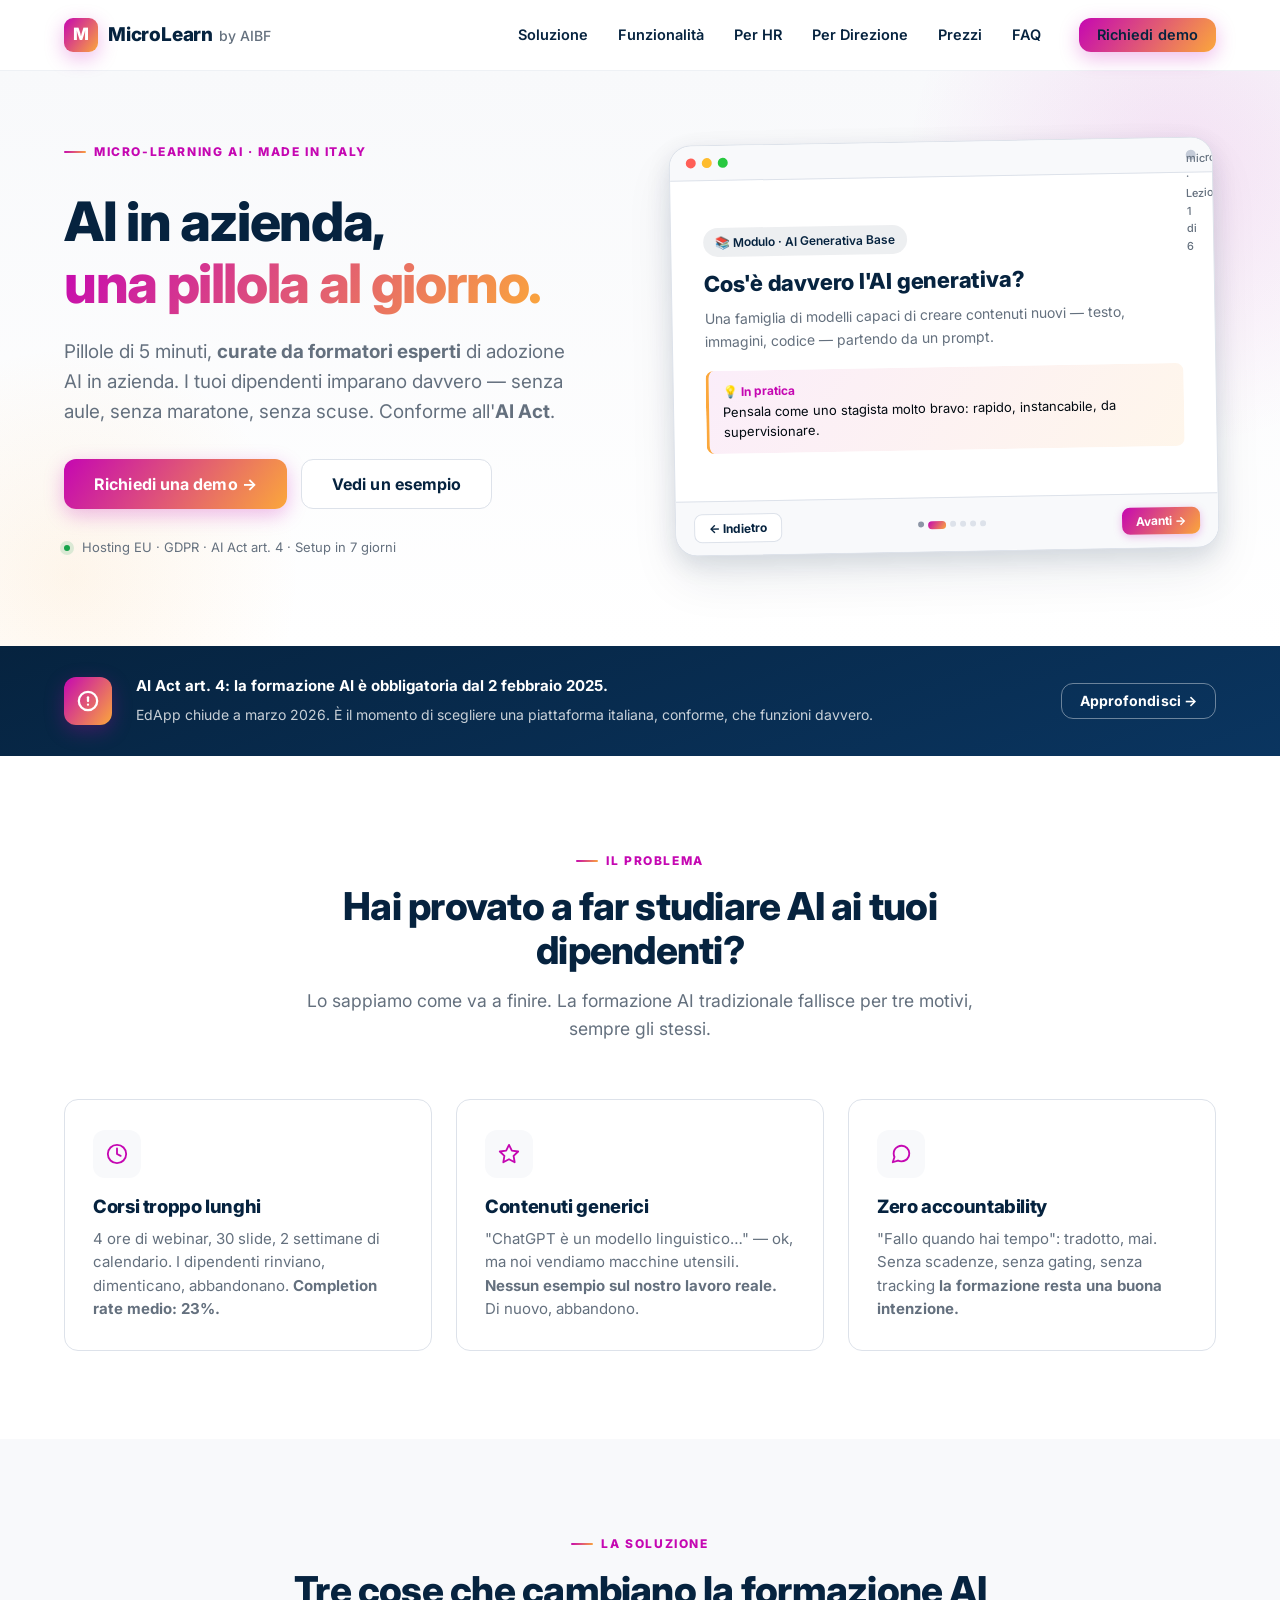
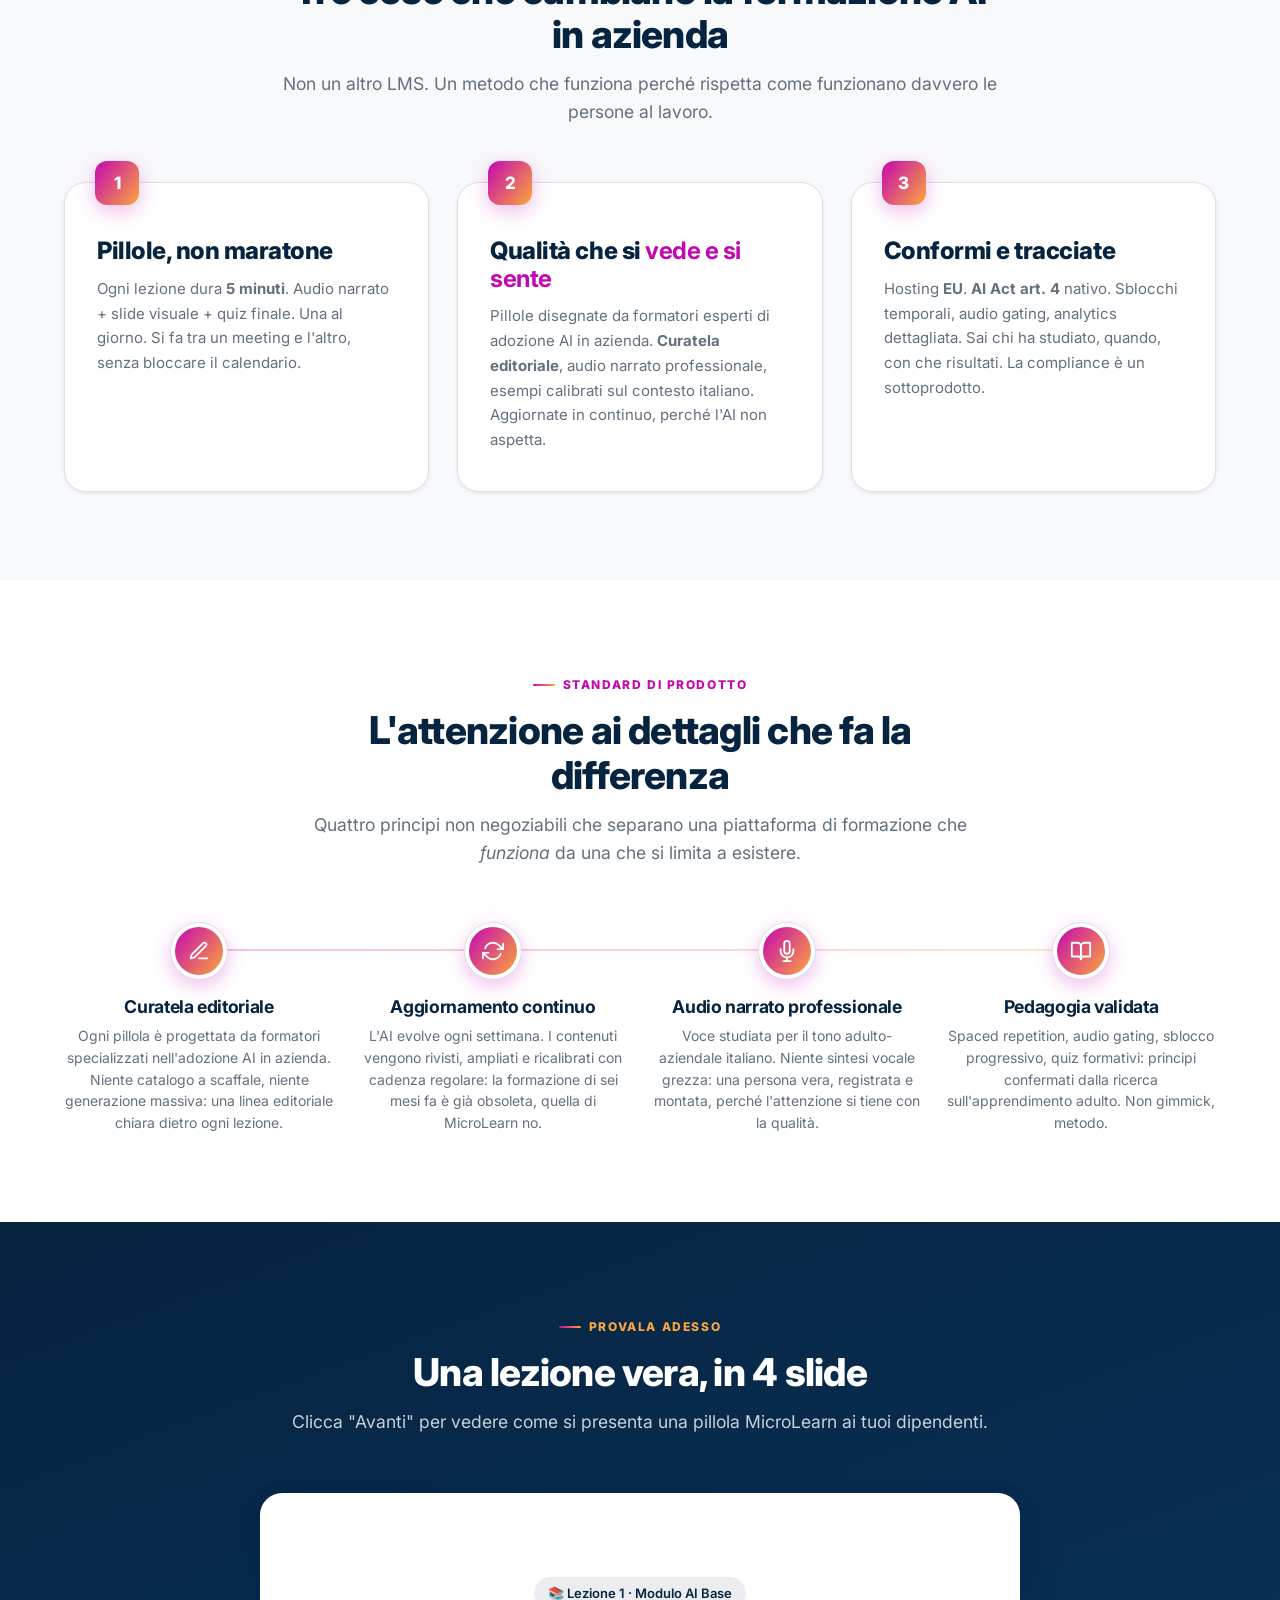
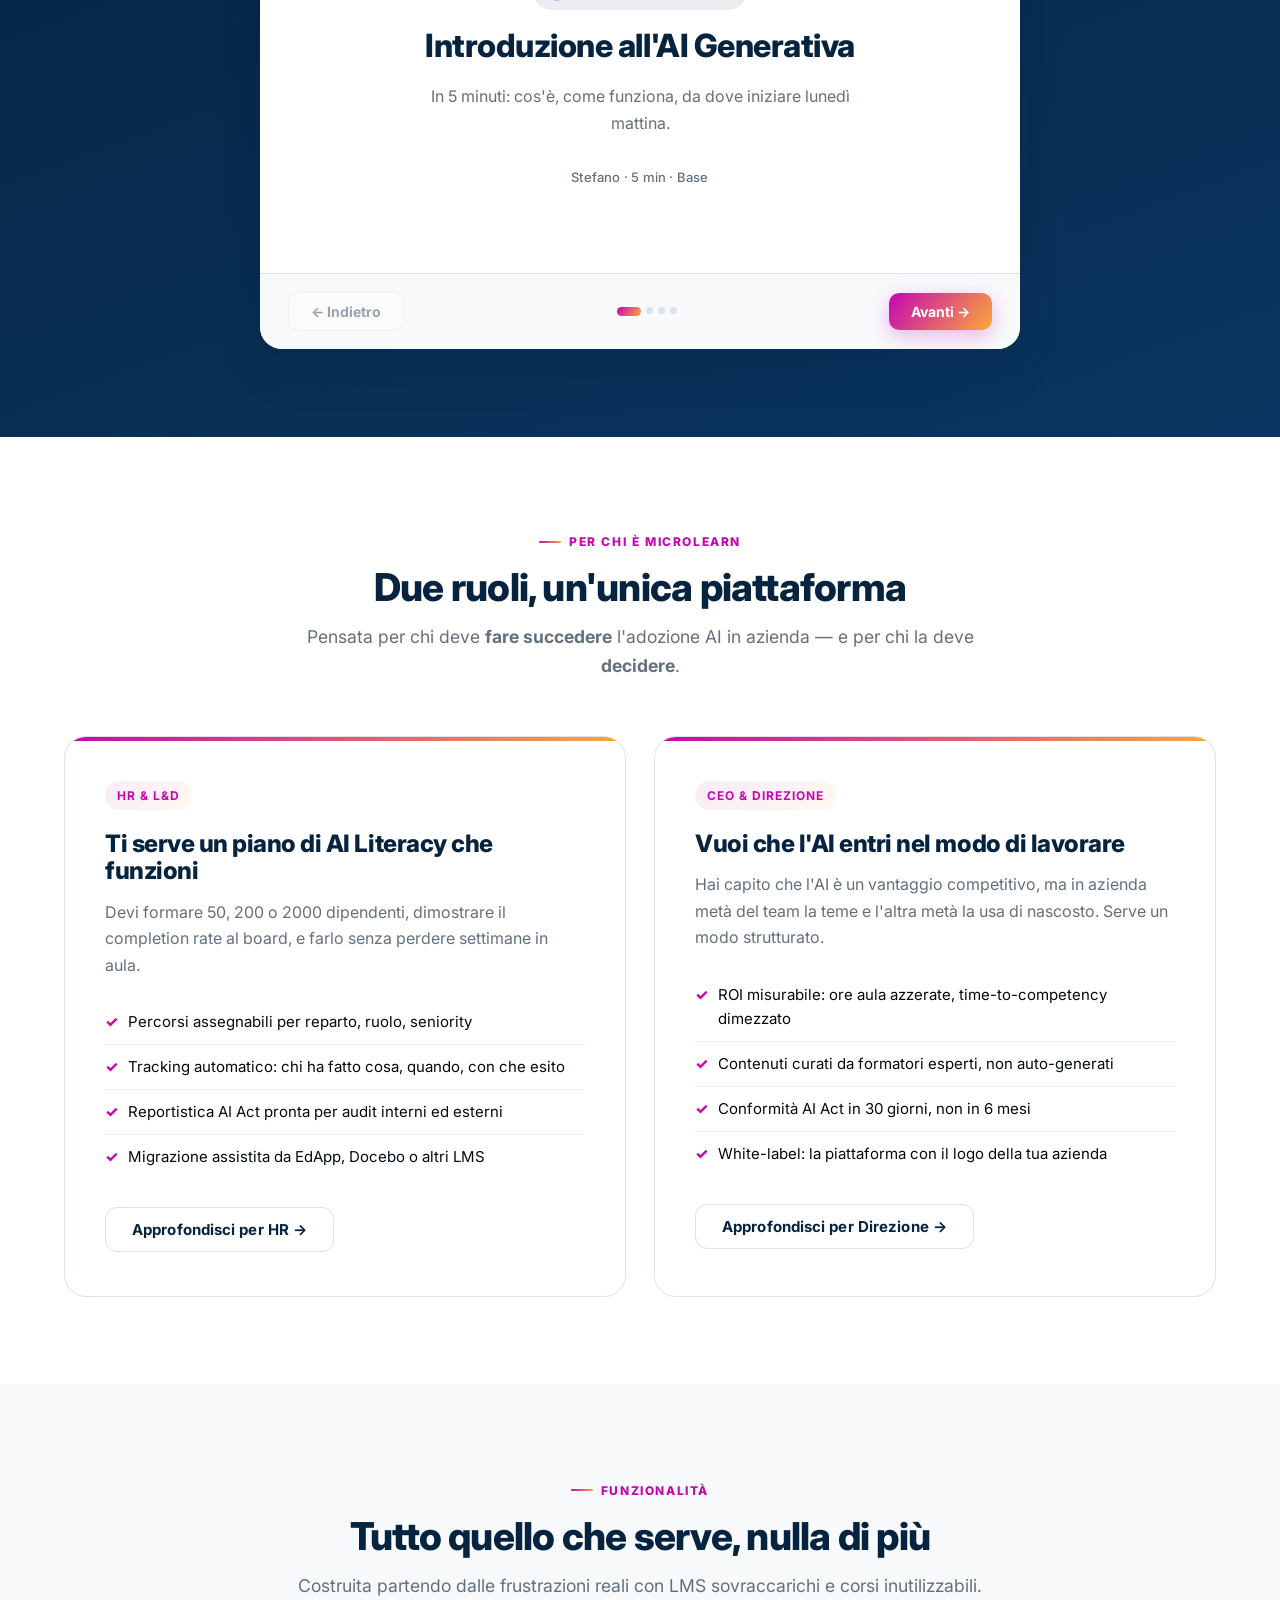
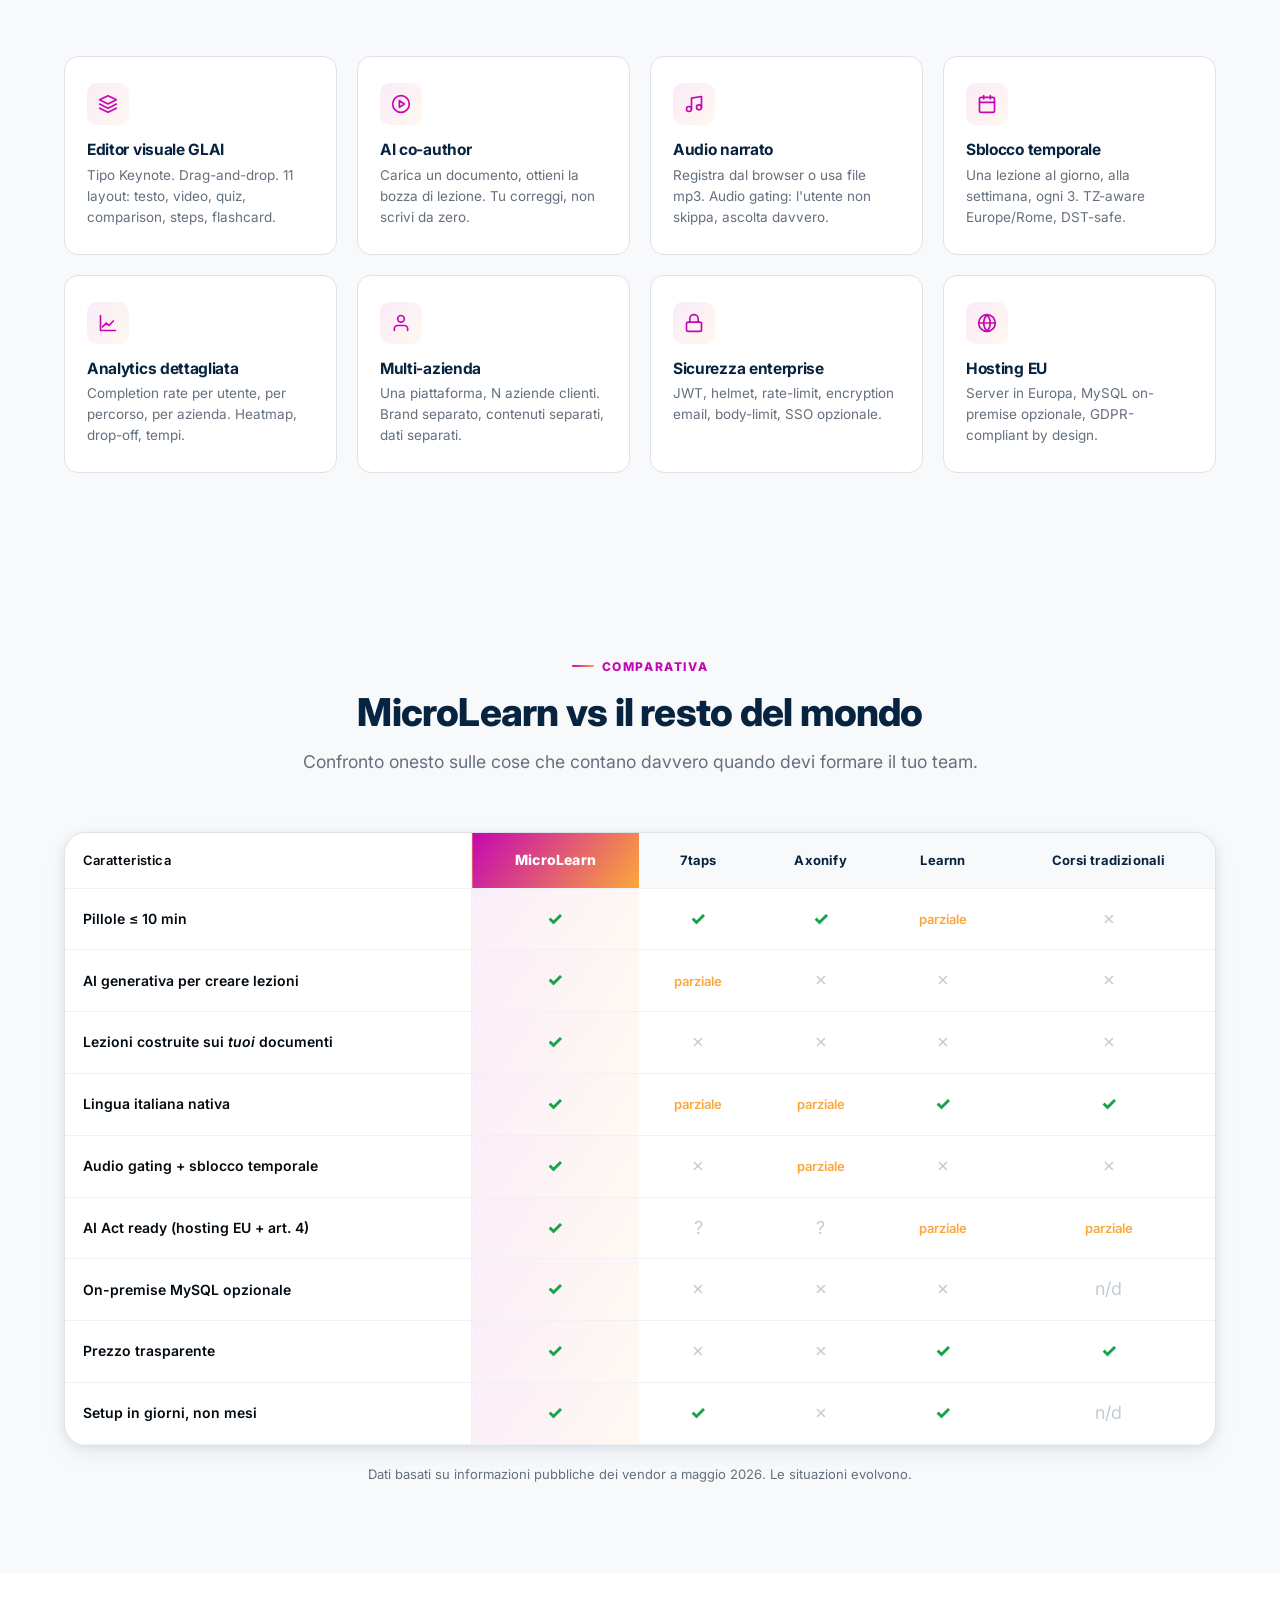
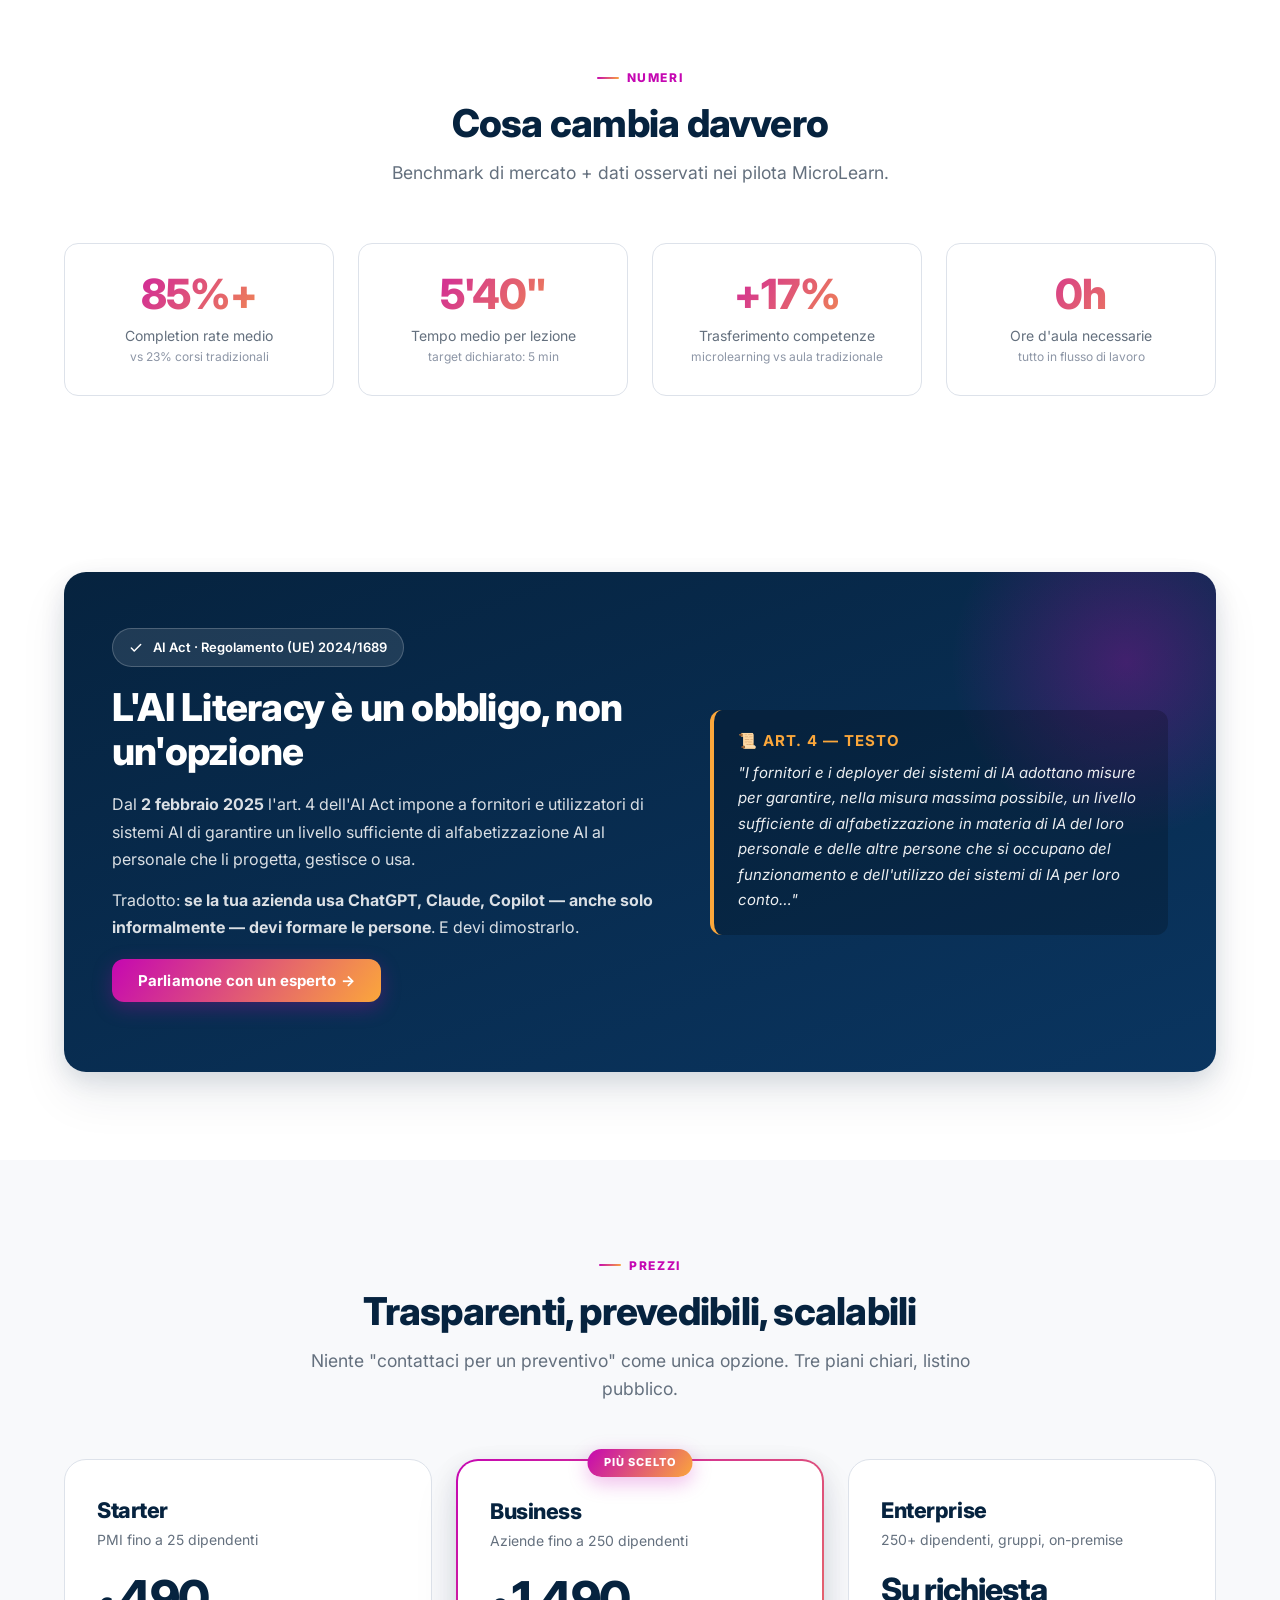
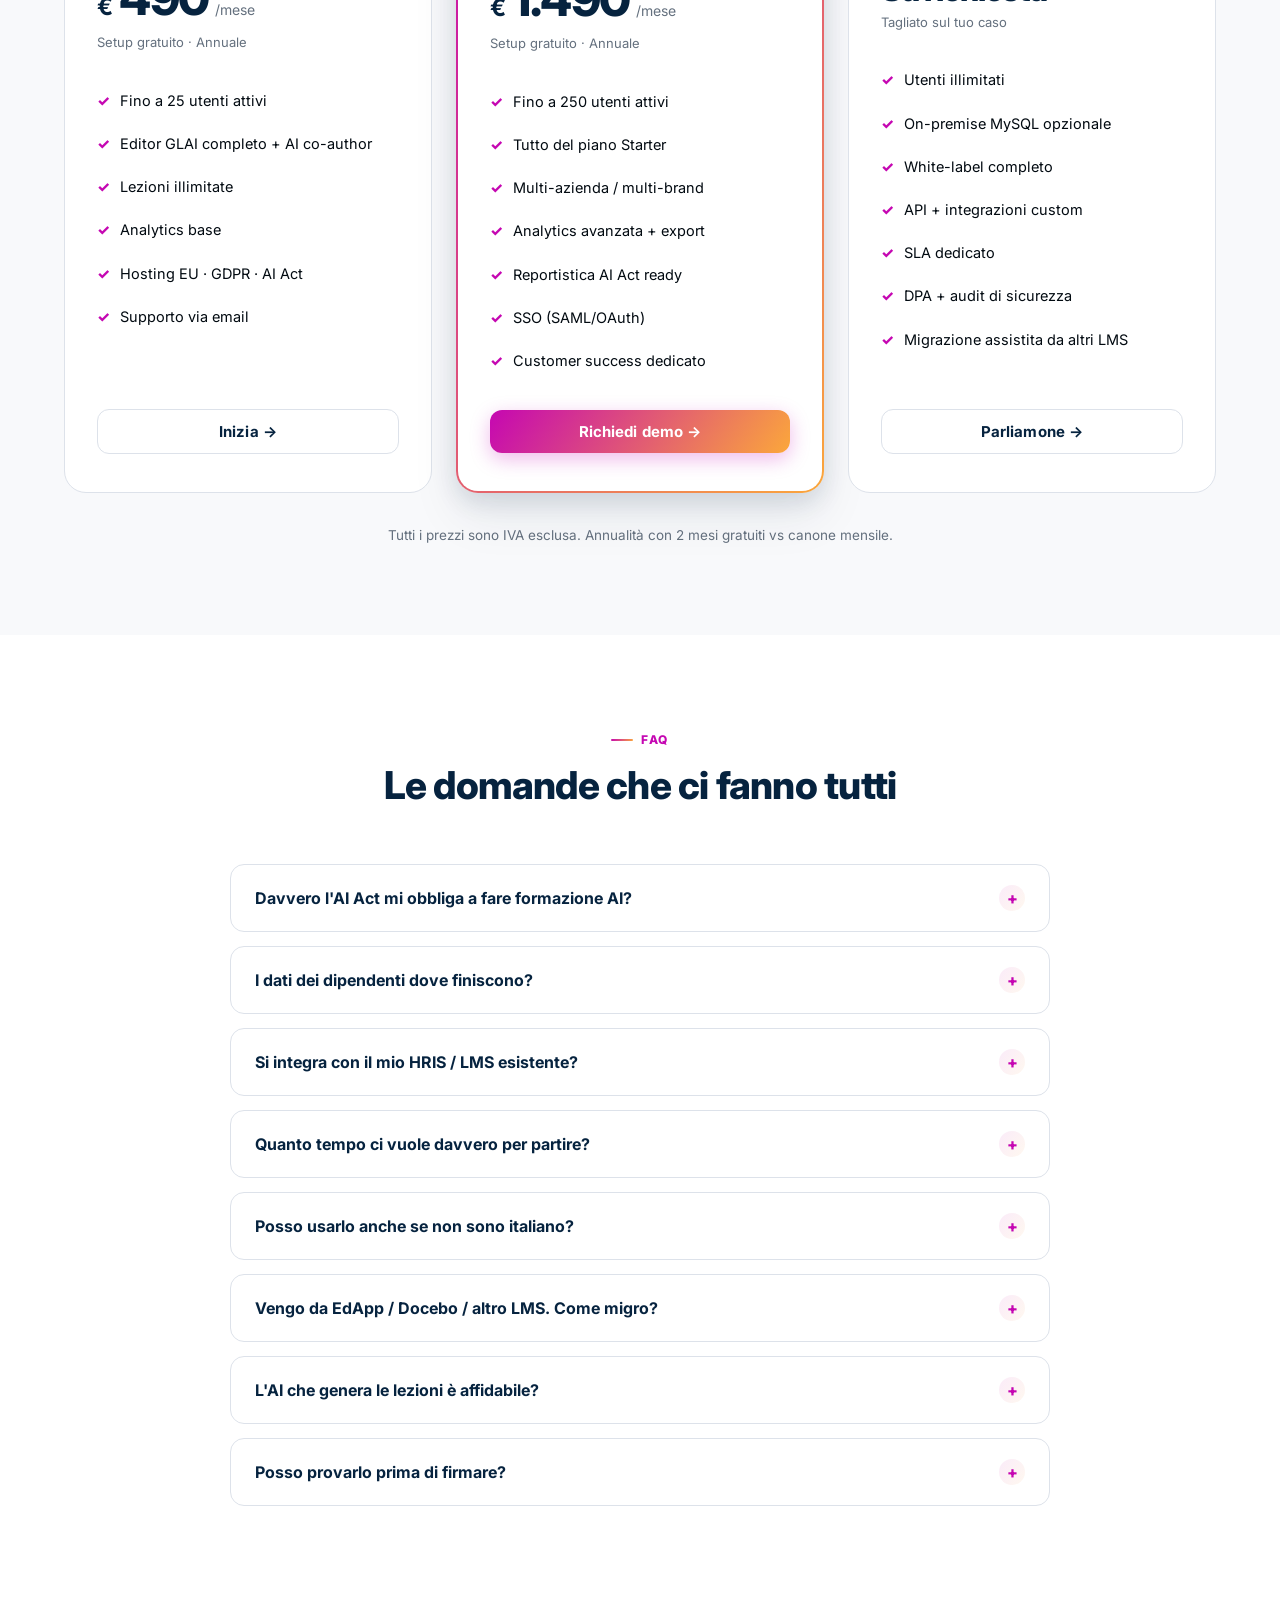
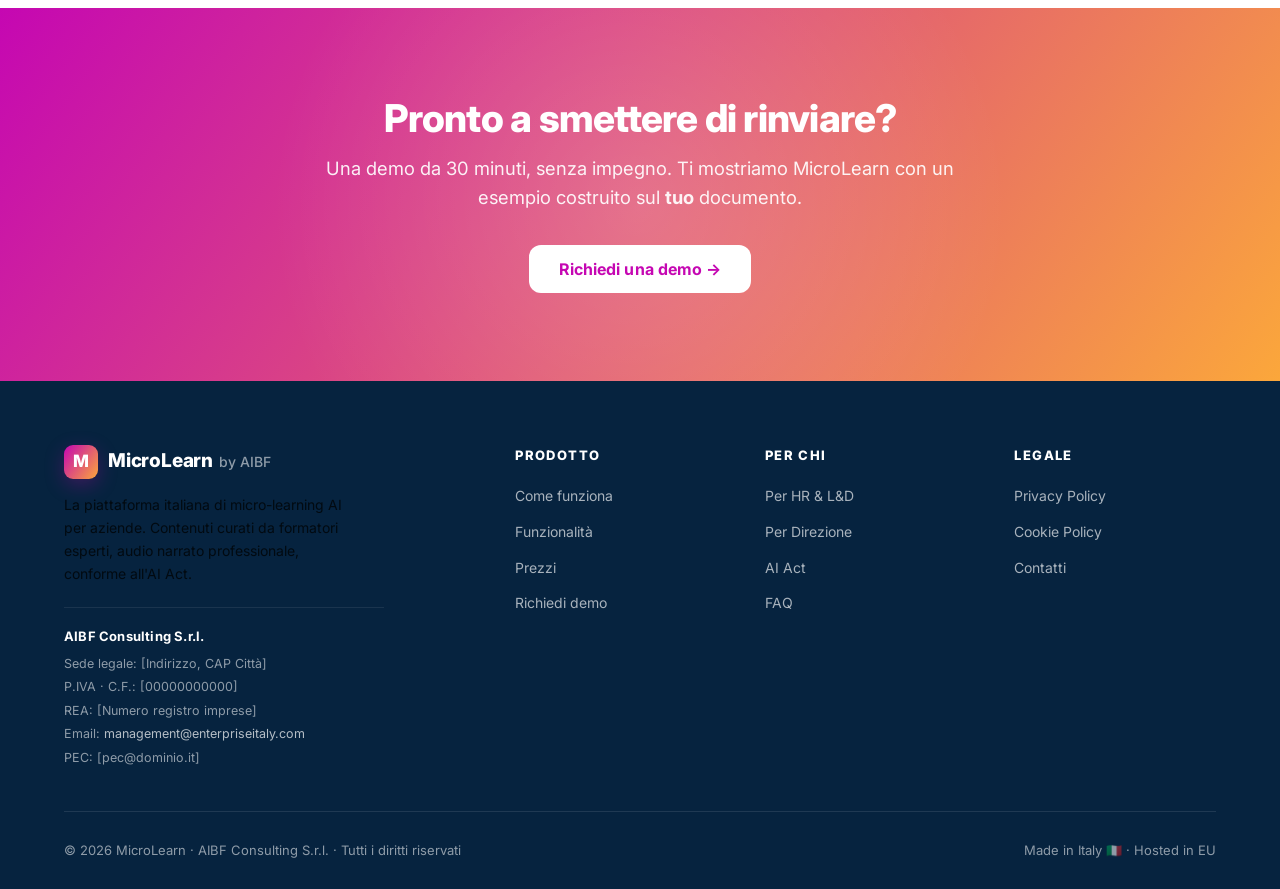
==== commit e275b11f: "piccoli update" ====
--- a/index.html
+++ b/index.html
@@ -20,7 +20,7 @@
   <div class="container topbar-inner">
     <a href="index.html" class="brand">
       <span class="brand-mark">M</span>
-      <span>MicroLearn</span>
+      <span>MicroLearn <span class="brand-sub">by AIBF</span></span>
     </a>
     <nav class="nav-menu" aria-label="Menu principale">
       <a href="#soluzione">Soluzione</a>
@@ -505,47 +505,6 @@
   </div>
 </section>
 
-<!-- ===== EVIDENZE DI MERCATO ===== -->
-<section class="solution">
-  <div class="container">
-    <div class="section-head reveal">
-      <span class="eyebrow">Evidenze di mercato</span>
-      <h2>Cosa dicono i dati sul micro-learning</h2>
-      <p>Non testimonianze, ma ricerca pubblica e benchmark di settore.</p>
-    </div>
-    <div class="testimonials">
-      <div class="testimonial reveal">
-        <p class="testimonial-text">Il micro-learning migliora il <strong>trasferimento delle competenze del 17%</strong> rispetto ai formati tradizionali, secondo studi accademici sul retention nei contesti aziendali.</p>
-        <div class="testimonial-author">
-          <div class="testimonial-meta">
-            <strong>Journal of Applied Psychology</strong>
-            <span>Studi su spaced repetition e retention</span>
-          </div>
-        </div>
-      </div>
-      <div class="testimonial reveal">
-        <p class="testimonial-text">Il <strong>71% delle grandi imprese italiane</strong> ha avviato progetti AI nel 2025, ma solo <strong>l'8% delle PMI</strong> riesce a fare altrettanto, spesso per un gap critico di competenze.</p>
-        <div class="testimonial-author">
-          <div class="testimonial-meta">
-            <strong>Osservatorio Politecnico di Milano</strong>
-            <span>Digital Innovation 2025</span>
-          </div>
-        </div>
-      </div>
-      <div class="testimonial reveal">
-        <p class="testimonial-text">L'<strong>art. 4 dell'AI Act</strong> obbliga fornitori e deployer a garantire un livello sufficiente di alfabetizzazione AI al personale. In vigore dal 2 febbraio 2025.</p>
-        <div class="testimonial-author">
-          <div class="testimonial-meta">
-            <strong>Regolamento (UE) 2024/1689</strong>
-            <span>Artificial Intelligence Act</span>
-          </div>
-        </div>
-      </div>
-    </div>
-    <p style="text-align:center;margin-top:32px;font-size:13px;color:var(--gray-500);font-style:italic;">Sezione testimonianze clienti in arrivo: le voci di chi userà MicroLearn saranno pubblicate quando i primi pilota produrranno risultati condivisibili.</p>
-  </div>
-</section>
-
 <!-- ===== AI ACT ===== -->
 <section id="aiact">
   <div class="container">
@@ -726,9 +685,17 @@
       <div>
         <a href="index.html" class="brand">
           <span class="brand-mark">M</span>
-          <span>MicroLearn</span>
+          <span>MicroLearn <span class="brand-sub">by AIBF</span></span>
         </a>
         <p class="footer-tagline">La piattaforma italiana di micro-learning AI per aziende. Contenuti curati da formatori esperti, audio narrato professionale, conforme all'AI Act.</p>
+        <div class="aibf-info">
+          <strong>AIBF Consulting S.r.l.</strong>
+          <span>Sede legale: [Indirizzo, CAP Città]</span>
+          <span>P.IVA · C.F.: [00000000000]</span>
+          <span>REA: [Numero registro imprese]</span>
+          <span>Email: <a href="mailto:management@enterpriseitaly.com">management@enterpriseitaly.com</a></span>
+          <span>PEC: [pec@dominio.it]</span>
+        </div>
       </div>
       <div>
         <h5>Prodotto</h5>
@@ -758,7 +725,7 @@
       </div>
     </div>
     <div class="footer-bottom">
-      <span>© <span data-year>2026</span> MicroLearn · Tutti i diritti riservati</span>
+      <span>© <span data-year>2026</span> MicroLearn · AIBF Consulting S.r.l. · Tutti i diritti riservati</span>
       <span>Made in Italy 🇮🇹 · Hosted in EU</span>
     </div>
   </div>
--- a/assets/style.css
+++ b/assets/style.css
@@ -248,6 +248,14 @@
   font-weight: 800;
   box-shadow: var(--shadow-cta);
 }
+.brand-sub {
+  font-weight: 500;
+  color: var(--gray-500);
+  font-size: 14px;
+  margin-left: 2px;
+  letter-spacing: 0;
+}
+.footer .brand-sub { color: rgba(255,255,255,0.55); }
 
 .nav-menu {
   display: flex;
@@ -1181,6 +1189,27 @@
 .footer .brand { color: var(--white); margin-bottom: 14px; }
 .footer .brand:hover { color: var(--white); }
 .footer-tagline { font-size: 14px; line-height: 1.65; max-width: 300px; }
+.aibf-info {
+  margin-top: 22px;
+  padding-top: 18px;
+  border-top: 1px solid rgba(255,255,255,0.08);
+  display: flex;
+  flex-direction: column;
+  gap: 4px;
+  font-size: 12.5px;
+  line-height: 1.55;
+  color: rgba(255,255,255,0.55);
+  max-width: 320px;
+}
+.aibf-info strong {
+  color: var(--white);
+  font-size: 13px;
+  font-weight: 700;
+  letter-spacing: 0.2px;
+  margin-bottom: 4px;
+}
+.aibf-info a { color: rgba(255,255,255,0.7); }
+.aibf-info a:hover { color: var(--white); }
 .footer h5 {
   color: var(--white);
   font-size: 13px;
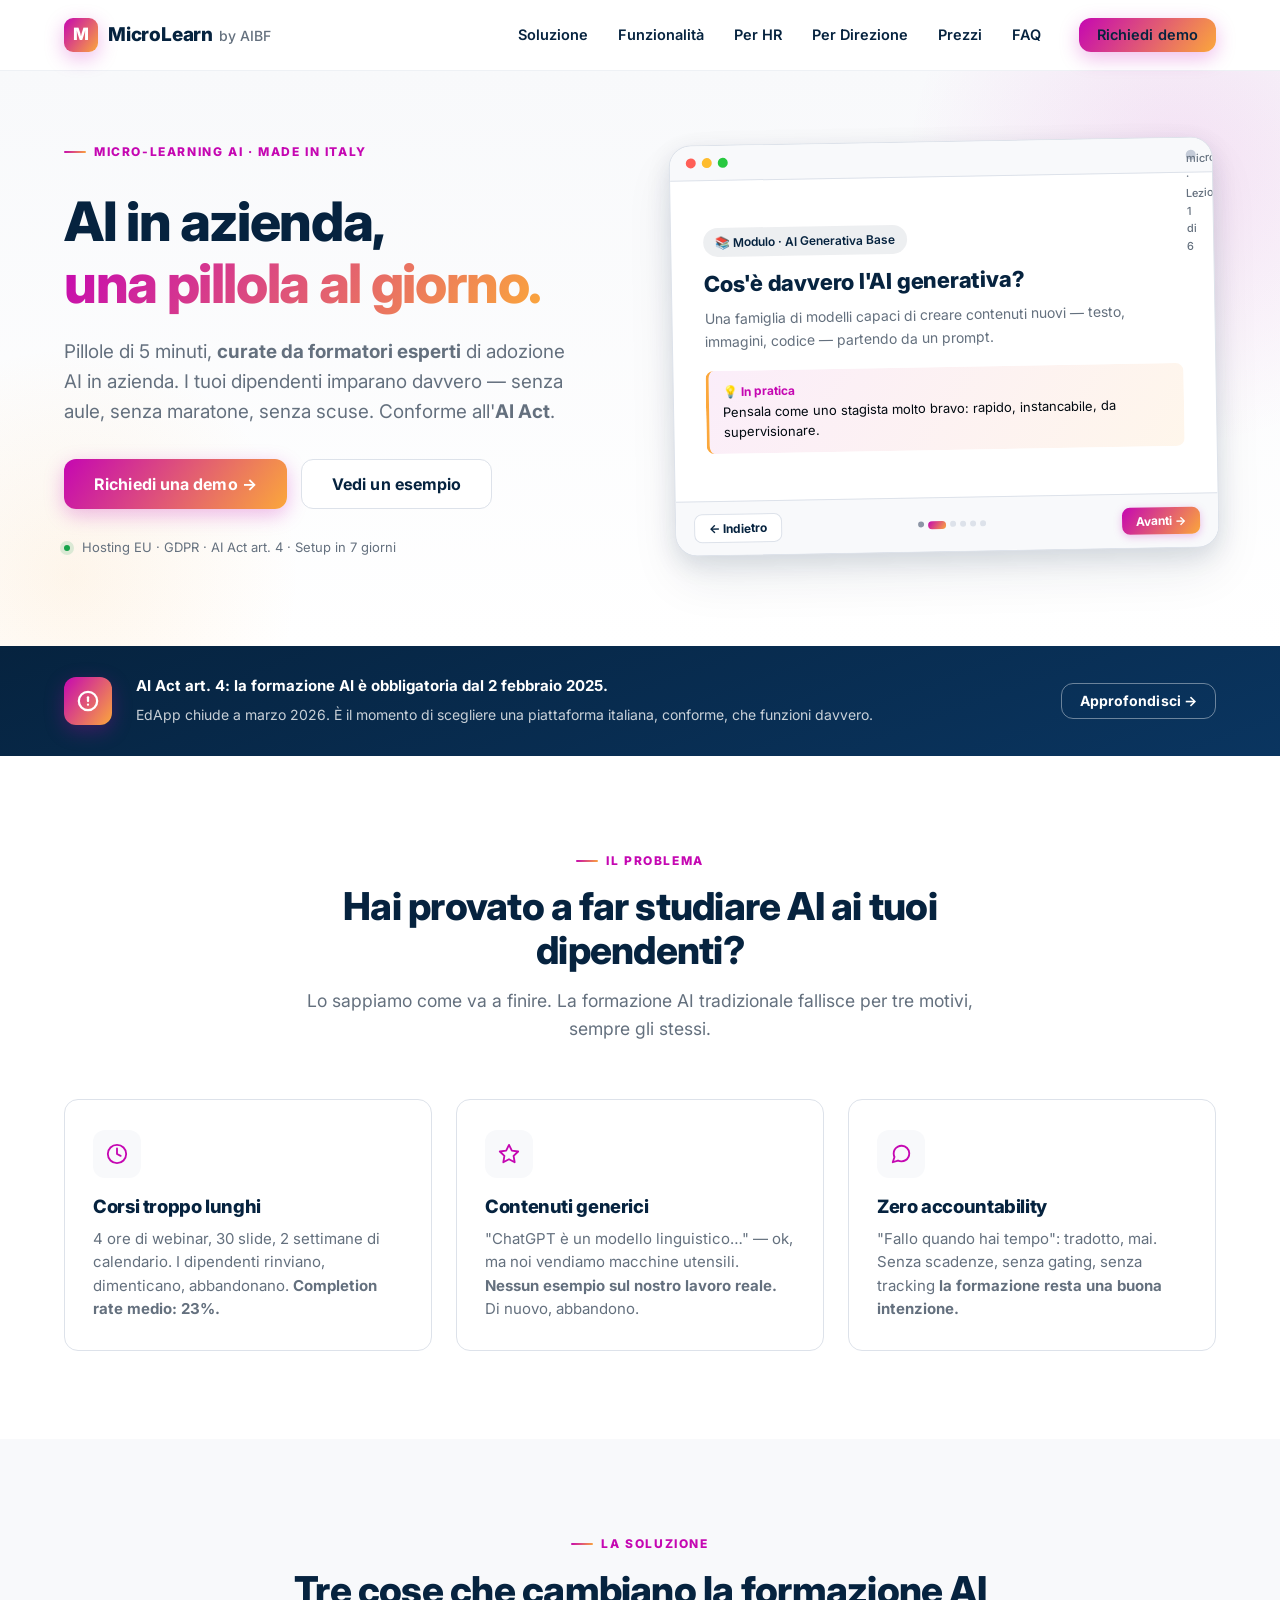
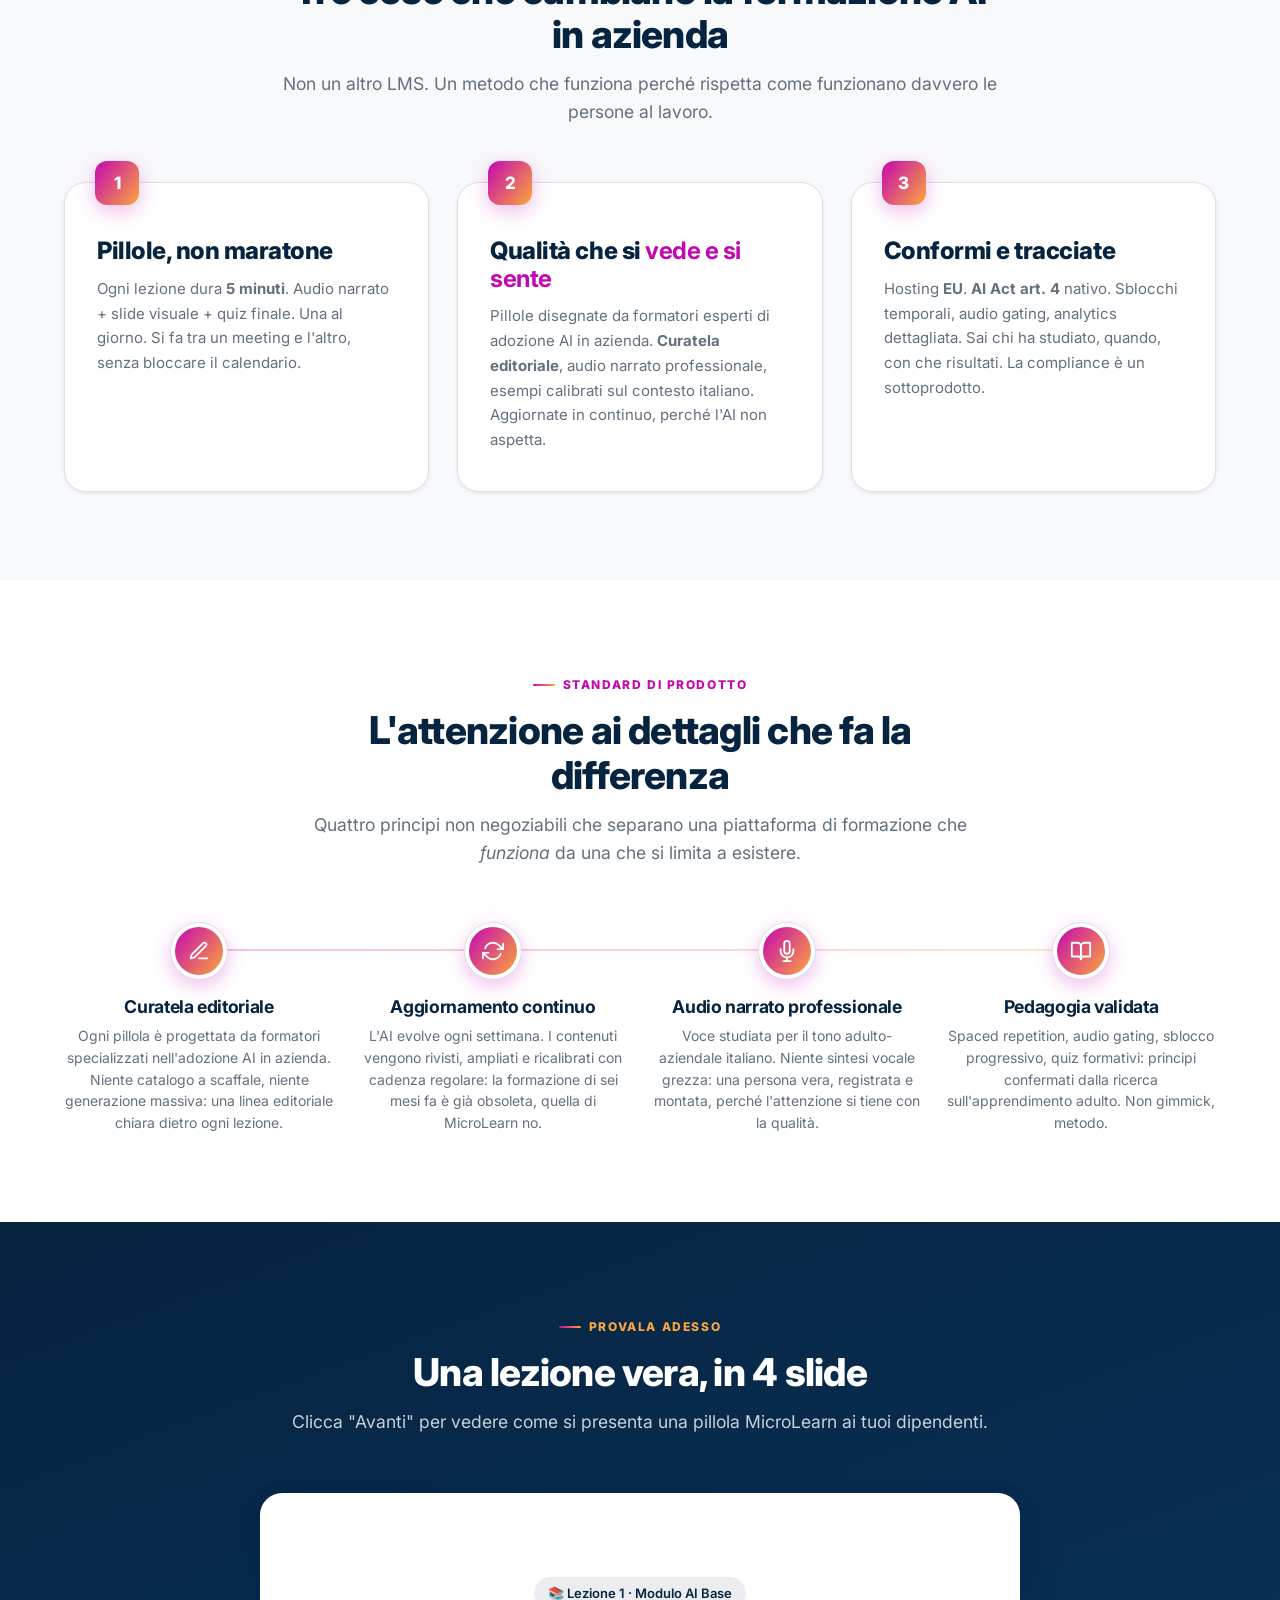
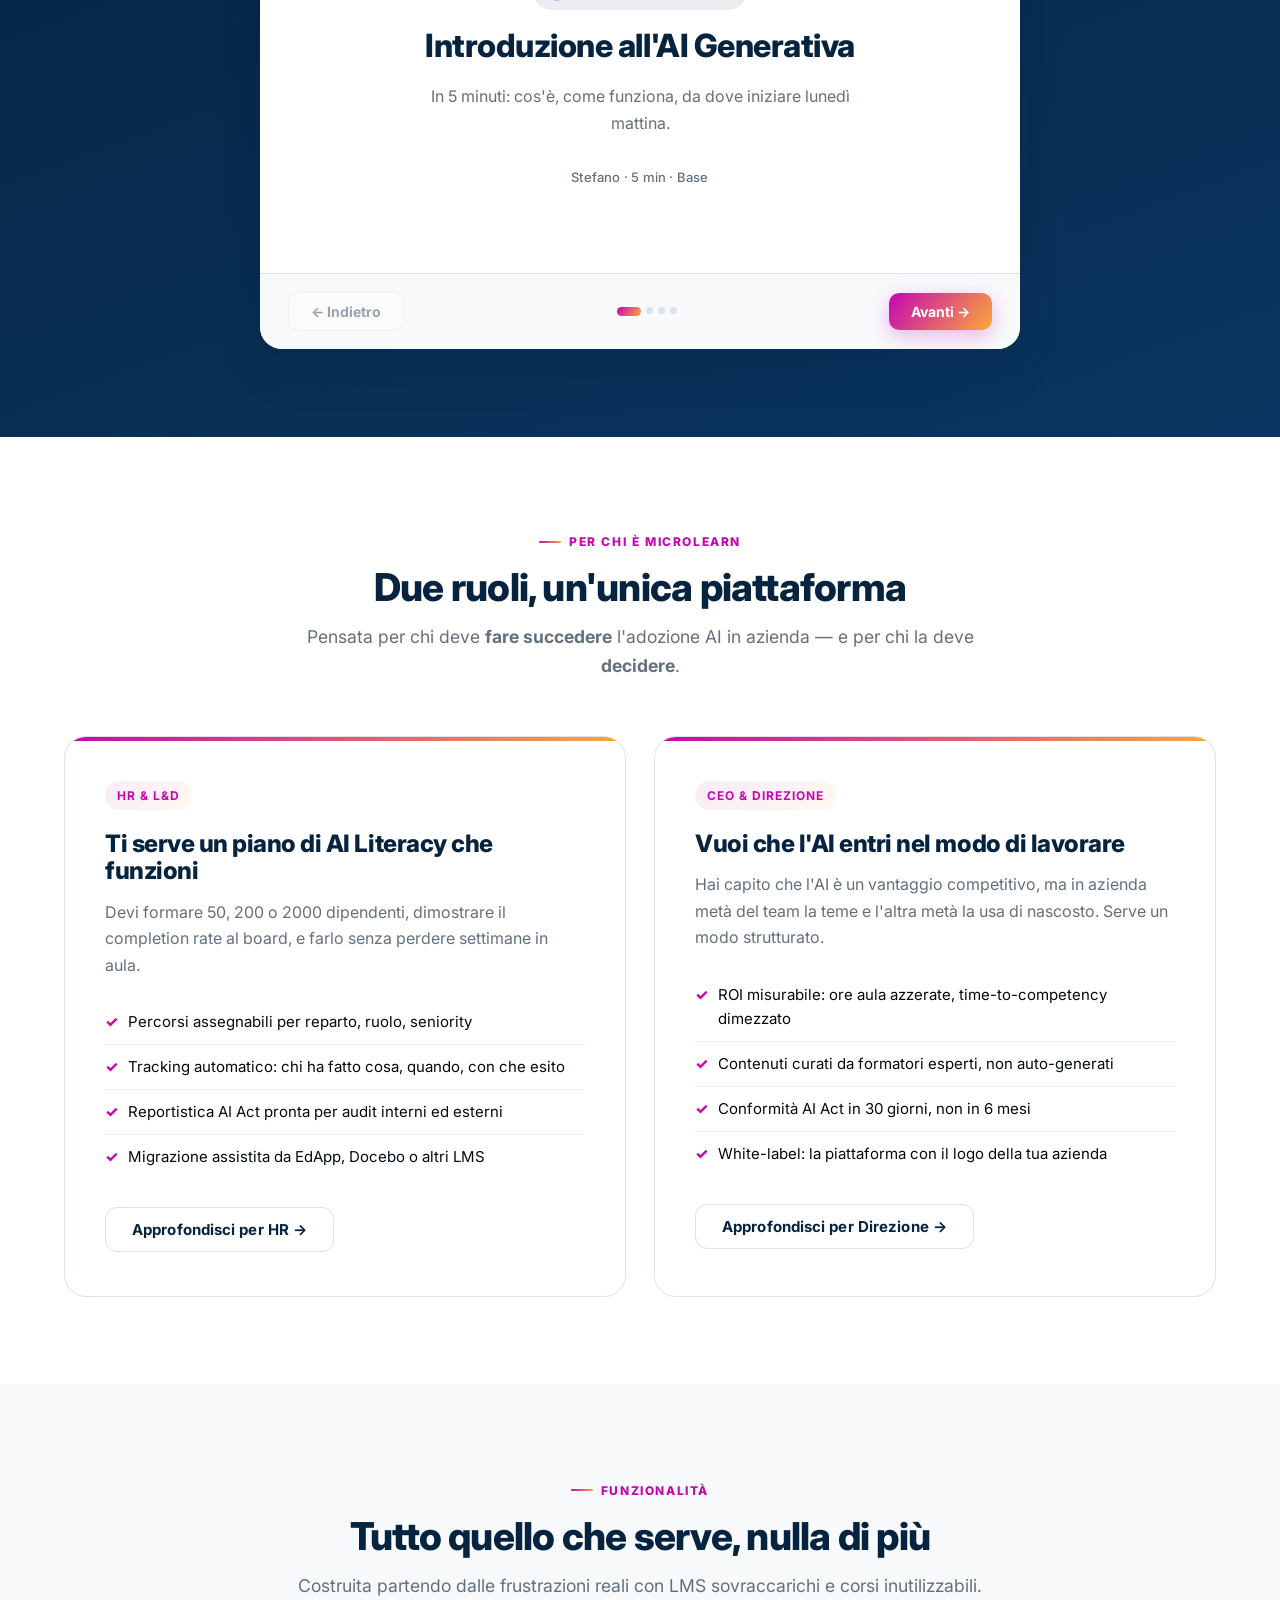
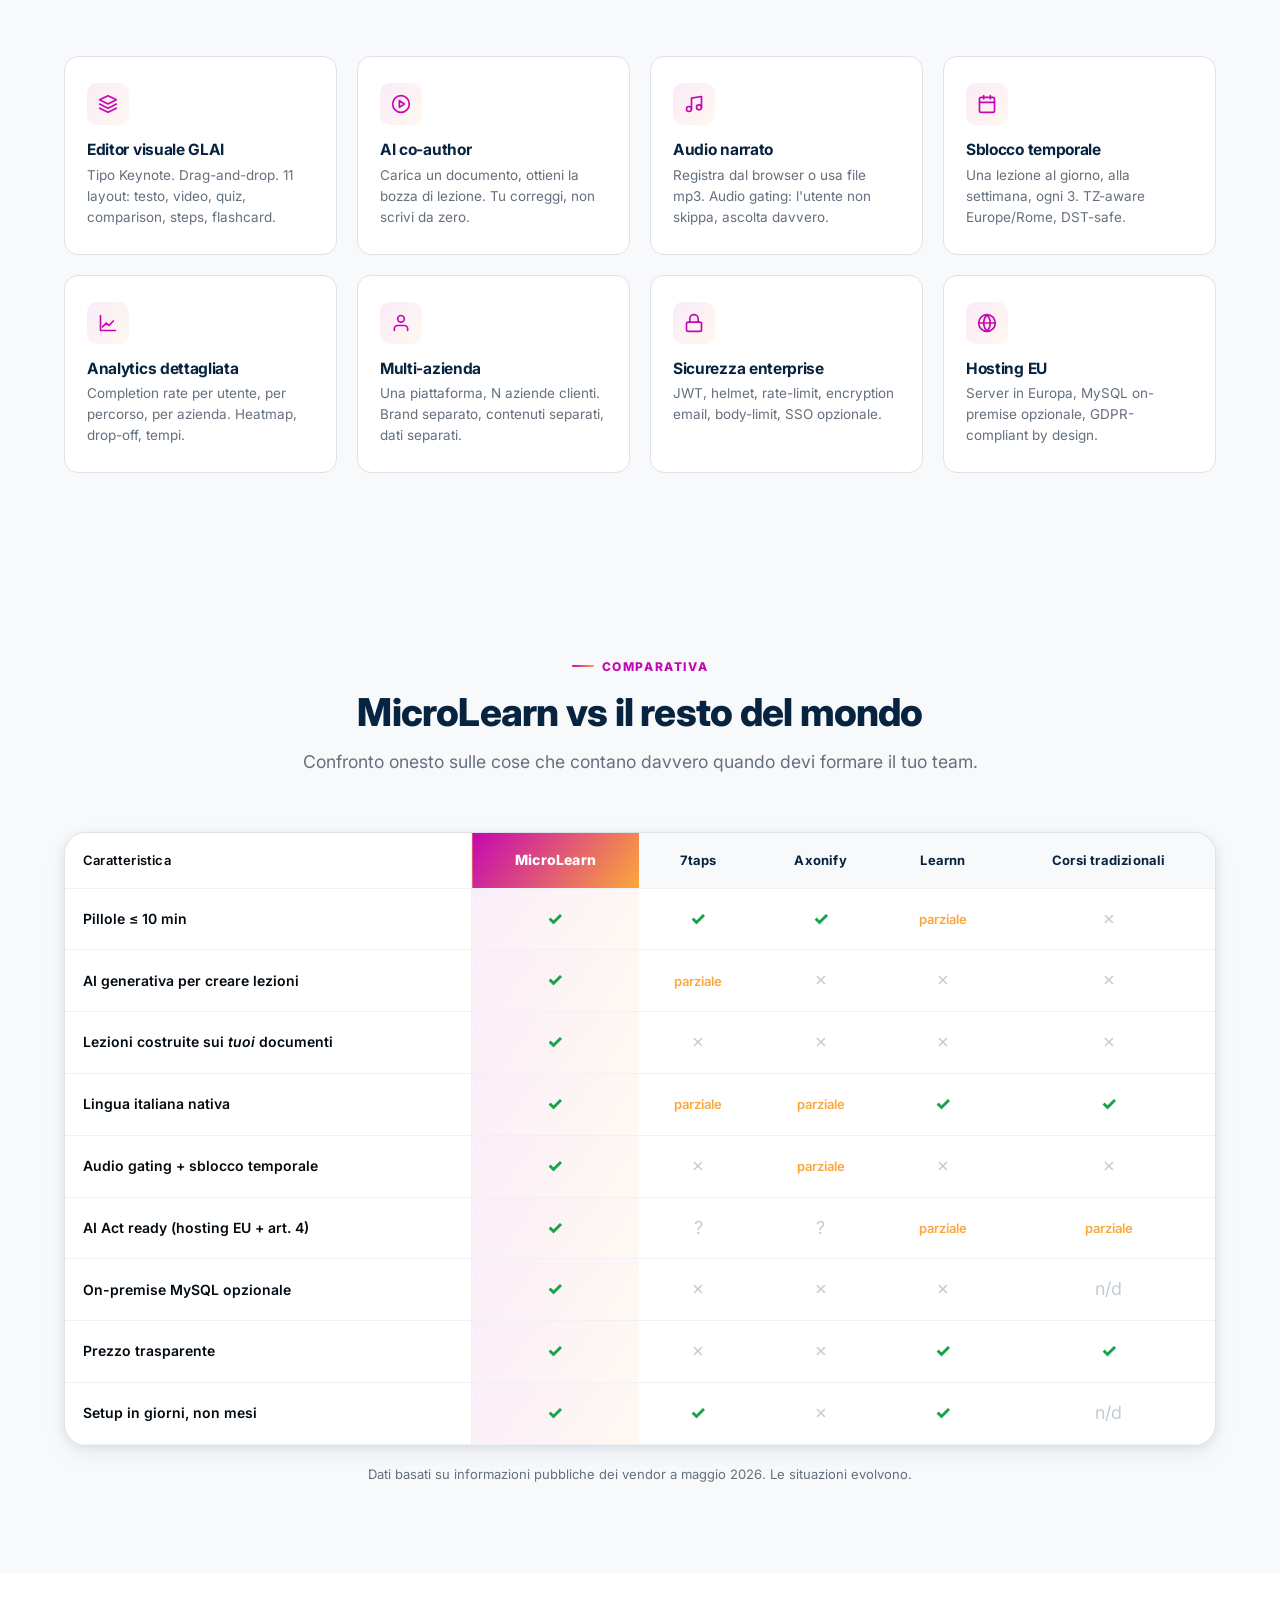
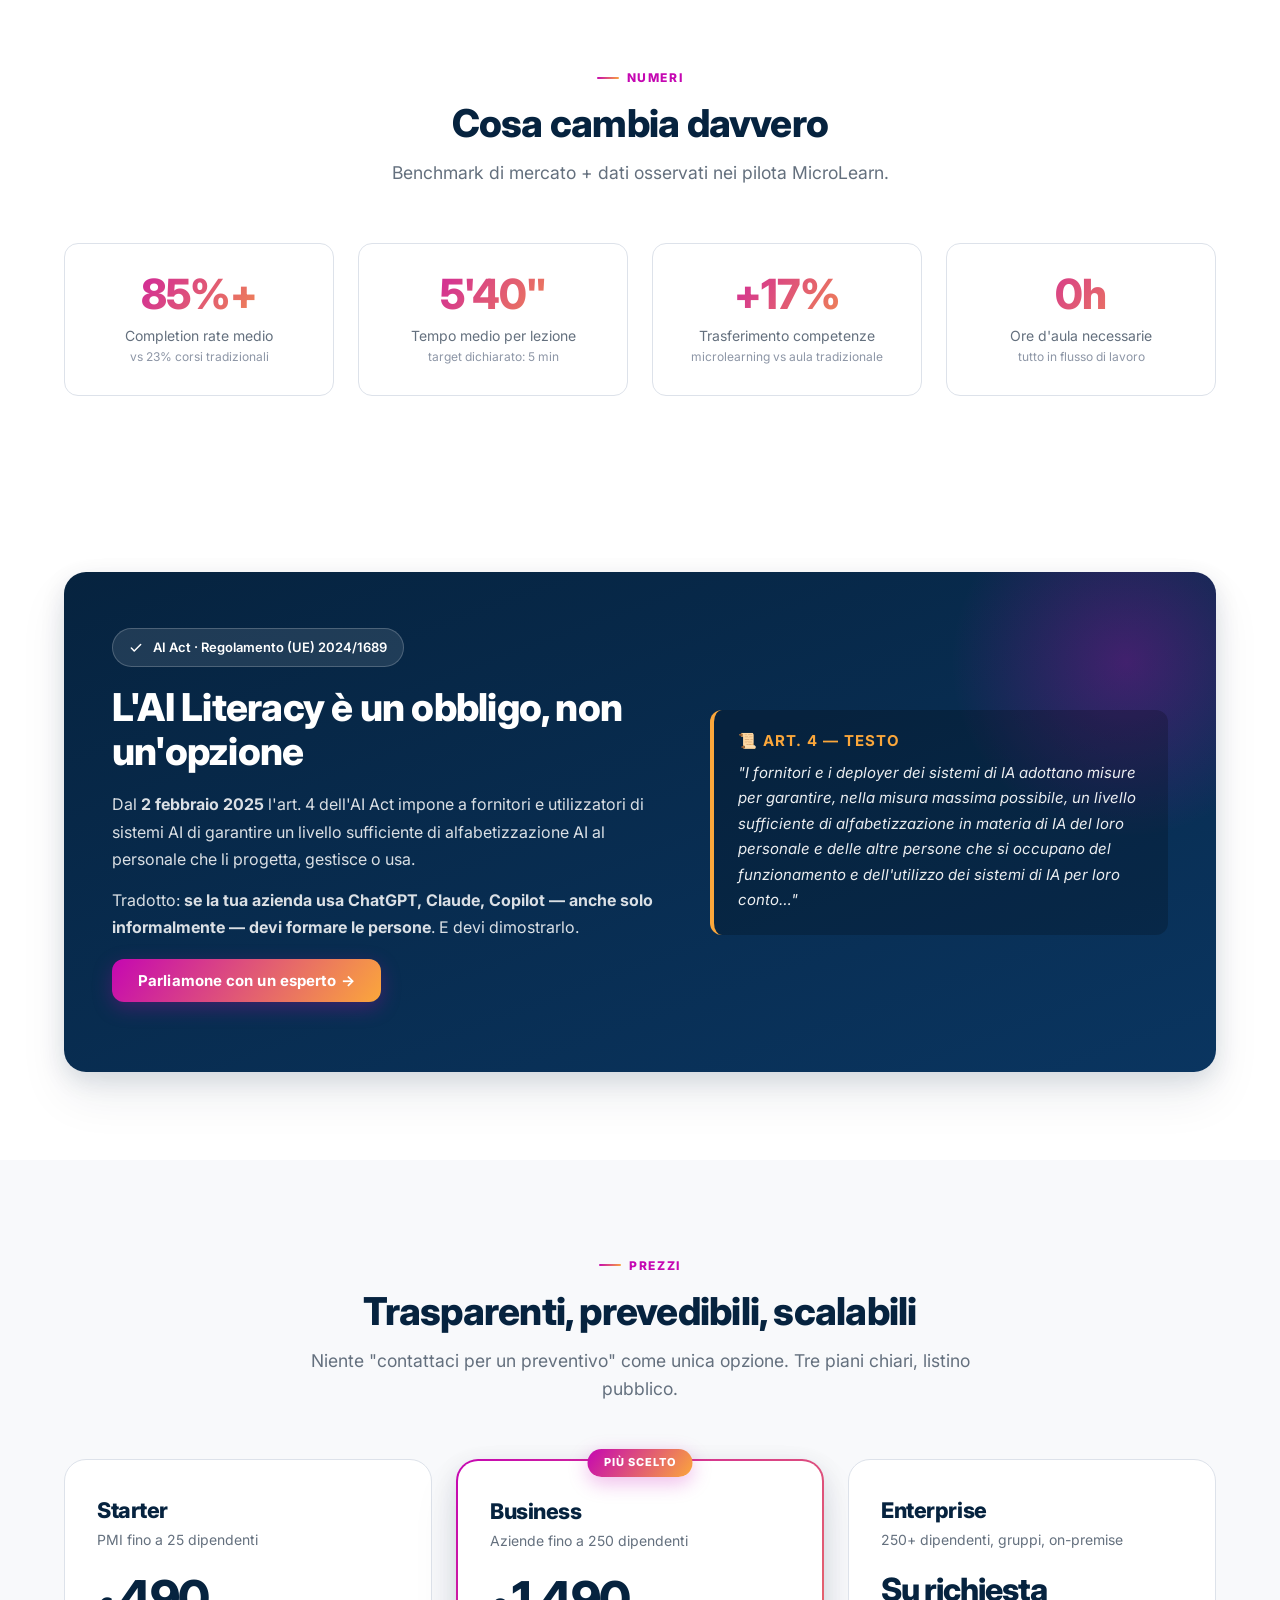
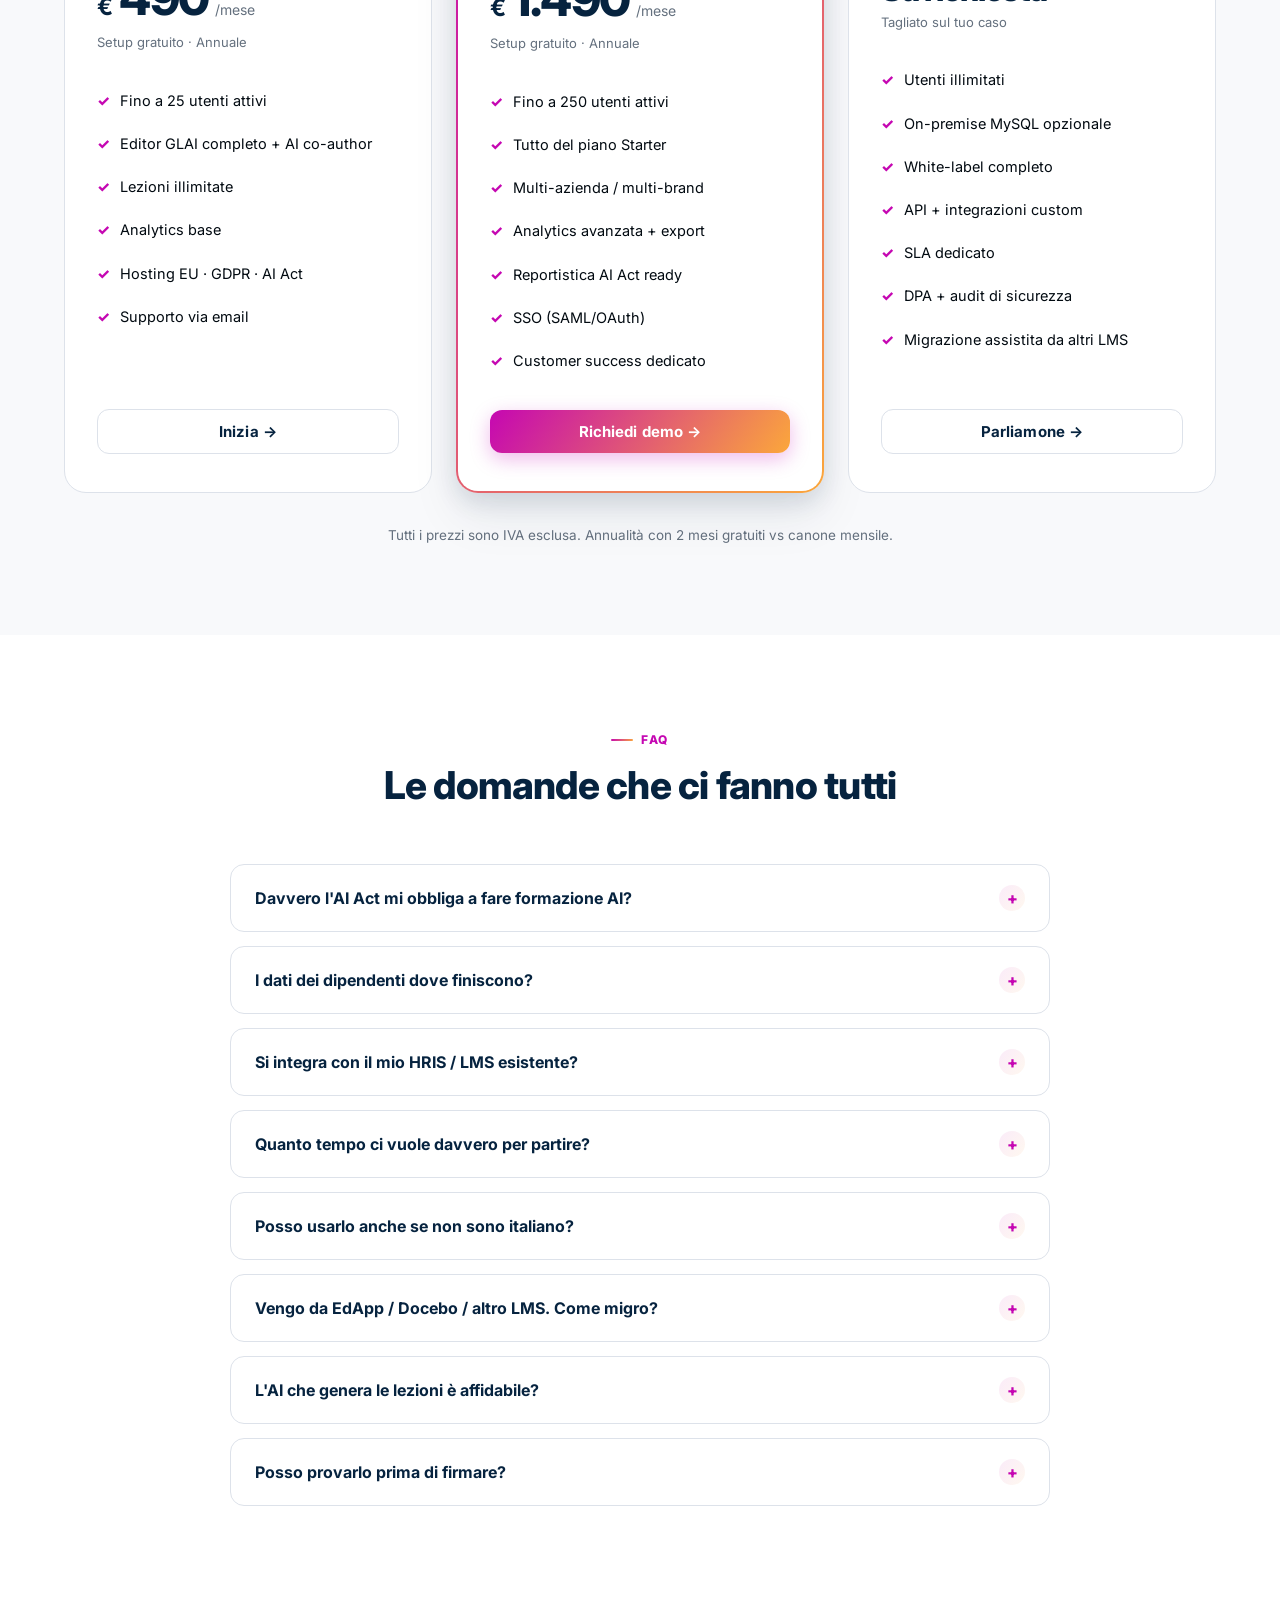
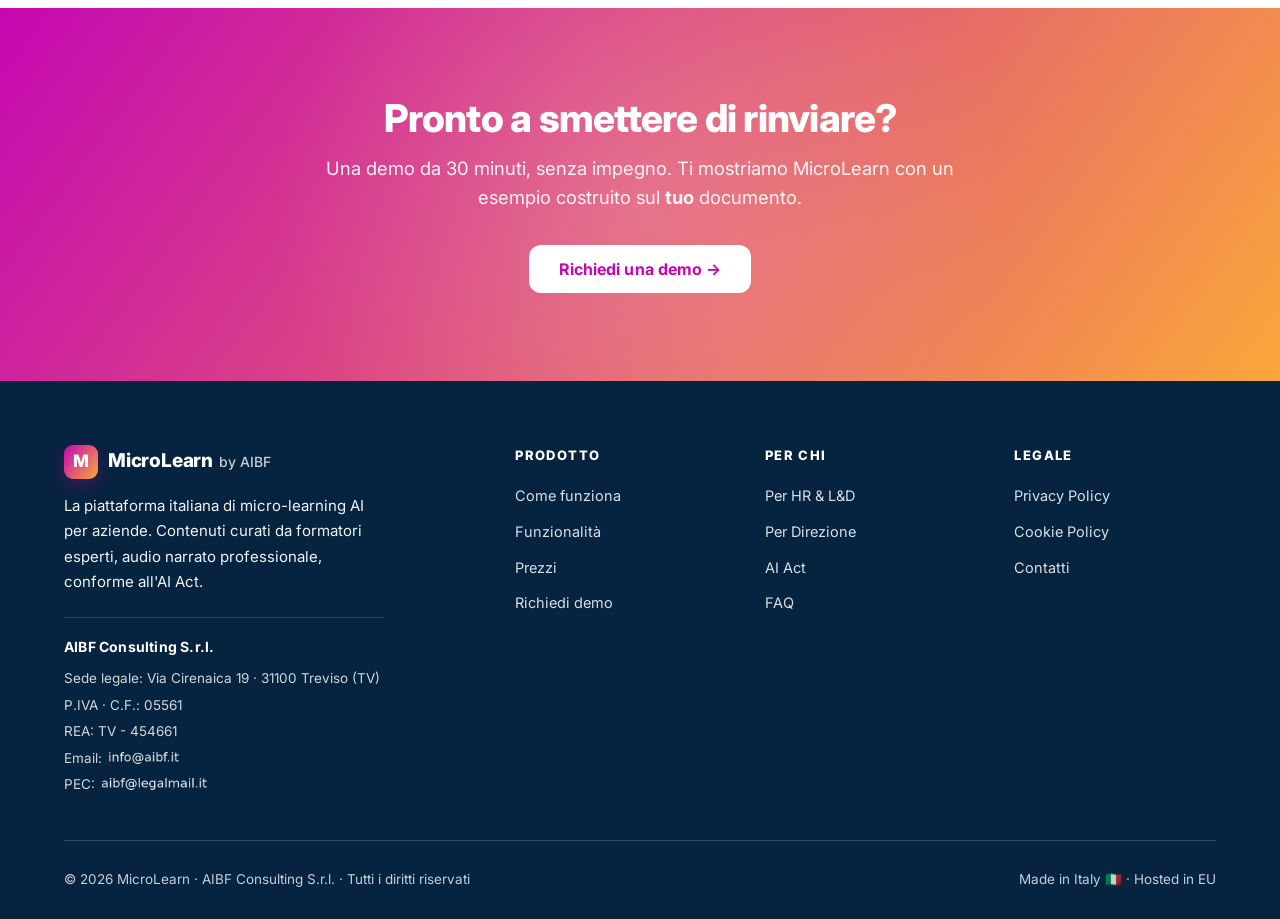
==== commit 26b1fdbe: "feat: email come immagini PNG (anti-spam)" ====
--- a/index.html
+++ b/index.html
@@ -690,11 +690,11 @@
         <p class="footer-tagline">La piattaforma italiana di micro-learning AI per aziende. Contenuti curati da formatori esperti, audio narrato professionale, conforme all'AI Act.</p>
         <div class="aibf-info">
           <strong>AIBF Consulting S.r.l.</strong>
-          <span>Sede legale: [Indirizzo, CAP Città]</span>
-          <span>P.IVA · C.F.: [00000000000]</span>
-          <span>REA: [Numero registro imprese]</span>
-          <span>Email: <a href="mailto:management@enterpriseitaly.com">management@enterpriseitaly.com</a></span>
-          <span>PEC: [pec@dominio.it]</span>
+          <span>Sede legale: Via Cirenaica 19 · 31100 Treviso (TV)</span>
+          <span>P.IVA · C.F.: 05561</span>
+          <span>REA: TV - 454661</span>
+          <span>Email: <img src="assets/img/email-info-light.png" alt="indirizzo email AIBF" class="email-img"></span>
+          <span>PEC: <img src="assets/img/email-pec-light.png" alt="indirizzo PEC AIBF" class="email-img"></span>
         </div>
       </div>
       <div>
@@ -720,7 +720,7 @@
         <ul>
           <li><a href="legal/privacy.html">Privacy Policy</a></li>
           <li><a href="legal/cookie.html">Cookie Policy</a></li>
-          <li><a href="mailto:management@enterpriseitaly.com">Contatti</a></li>
+          <li><a href="demo.html">Contatti</a></li>
         </ul>
       </div>
     </div>
--- a/assets/style.css
+++ b/assets/style.css
@@ -255,7 +255,7 @@
   margin-left: 2px;
   letter-spacing: 0;
 }
-.footer .brand-sub { color: rgba(255,255,255,0.55); }
+.footer .brand-sub { color: rgba(255,255,255,0.78); }
 
 .nav-menu {
   display: flex;
@@ -1177,7 +1177,7 @@
 
 .footer {
   background: var(--navy);
-  color: rgba(255,255,255,0.78);
+  color: rgba(255,255,255,0.92);
   padding: 64px 0 28px;
 }
 .footer-grid {
@@ -1188,28 +1188,46 @@
 }
 .footer .brand { color: var(--white); margin-bottom: 14px; }
 .footer .brand:hover { color: var(--white); }
-.footer-tagline { font-size: 14px; line-height: 1.65; max-width: 300px; }
+.footer-tagline {
+  font-size: 15px;
+  line-height: 1.7;
+  max-width: 320px;
+  color: rgba(255,255,255,0.95);
+  font-weight: 400;
+}
 .aibf-info {
   margin-top: 22px;
   padding-top: 18px;
-  border-top: 1px solid rgba(255,255,255,0.08);
+  border-top: 1px solid rgba(255,255,255,0.14);
   display: flex;
   flex-direction: column;
-  gap: 4px;
-  font-size: 12.5px;
-  line-height: 1.55;
-  color: rgba(255,255,255,0.55);
+  gap: 5px;
+  font-size: 13.5px;
+  line-height: 1.6;
+  color: rgba(255,255,255,0.82);
   max-width: 320px;
 }
 .aibf-info strong {
   color: var(--white);
-  font-size: 13px;
+  font-size: 14px;
   font-weight: 700;
   letter-spacing: 0.2px;
-  margin-bottom: 4px;
-}
-.aibf-info a { color: rgba(255,255,255,0.7); }
+  margin-bottom: 5px;
+}
+.aibf-info a { color: rgba(255,255,255,0.92); text-decoration: underline; text-underline-offset: 2px; }
 .aibf-info a:hover { color: var(--white); }
+
+/* Immagini email (anti-spam) */
+.email-img {
+  display: inline-block;
+  vertical-align: -3px;
+  height: 18px;
+  width: auto;
+  -webkit-user-select: none;
+  user-select: none;
+  pointer-events: none;
+}
+.aibf-info .email-img { height: 16px; vertical-align: -3px; }
 .footer h5 {
   color: var(--white);
   font-size: 13px;
@@ -1220,20 +1238,20 @@
 }
 .footer ul li { margin-bottom: 10px; }
 .footer ul li a {
-  color: rgba(255,255,255,0.65);
-  font-size: 14px;
+  color: rgba(255,255,255,0.85);
+  font-size: 14.5px;
   transition: color 0.15s ease;
 }
 .footer ul li a:hover { color: var(--white); }
 .footer-bottom {
   padding-top: 28px;
-  border-top: 1px solid rgba(255,255,255,0.1);
+  border-top: 1px solid rgba(255,255,255,0.18);
   display: flex;
   justify-content: space-between;
   flex-wrap: wrap;
   gap: 14px;
-  font-size: 13px;
-  color: rgba(255,255,255,0.55);
+  font-size: 13.5px;
+  color: rgba(255,255,255,0.78);
 }
 
 /* ============================================================
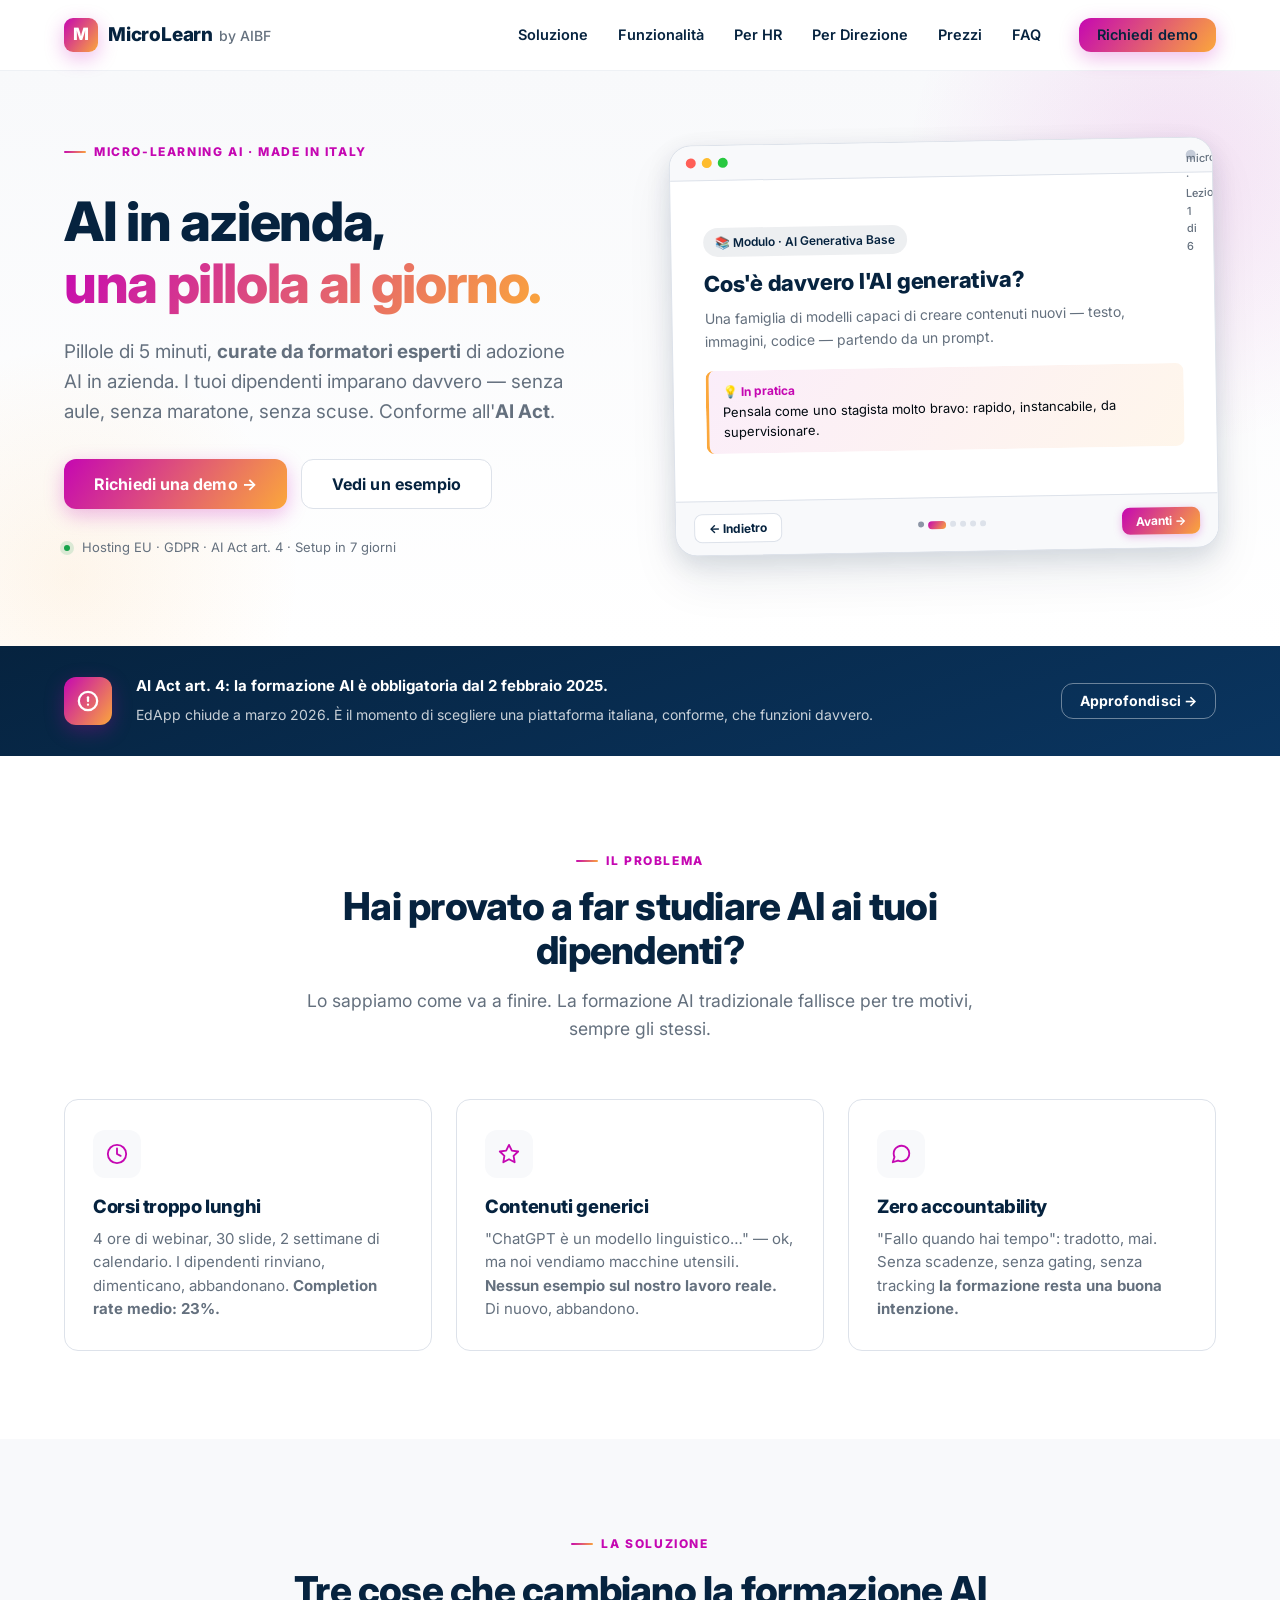
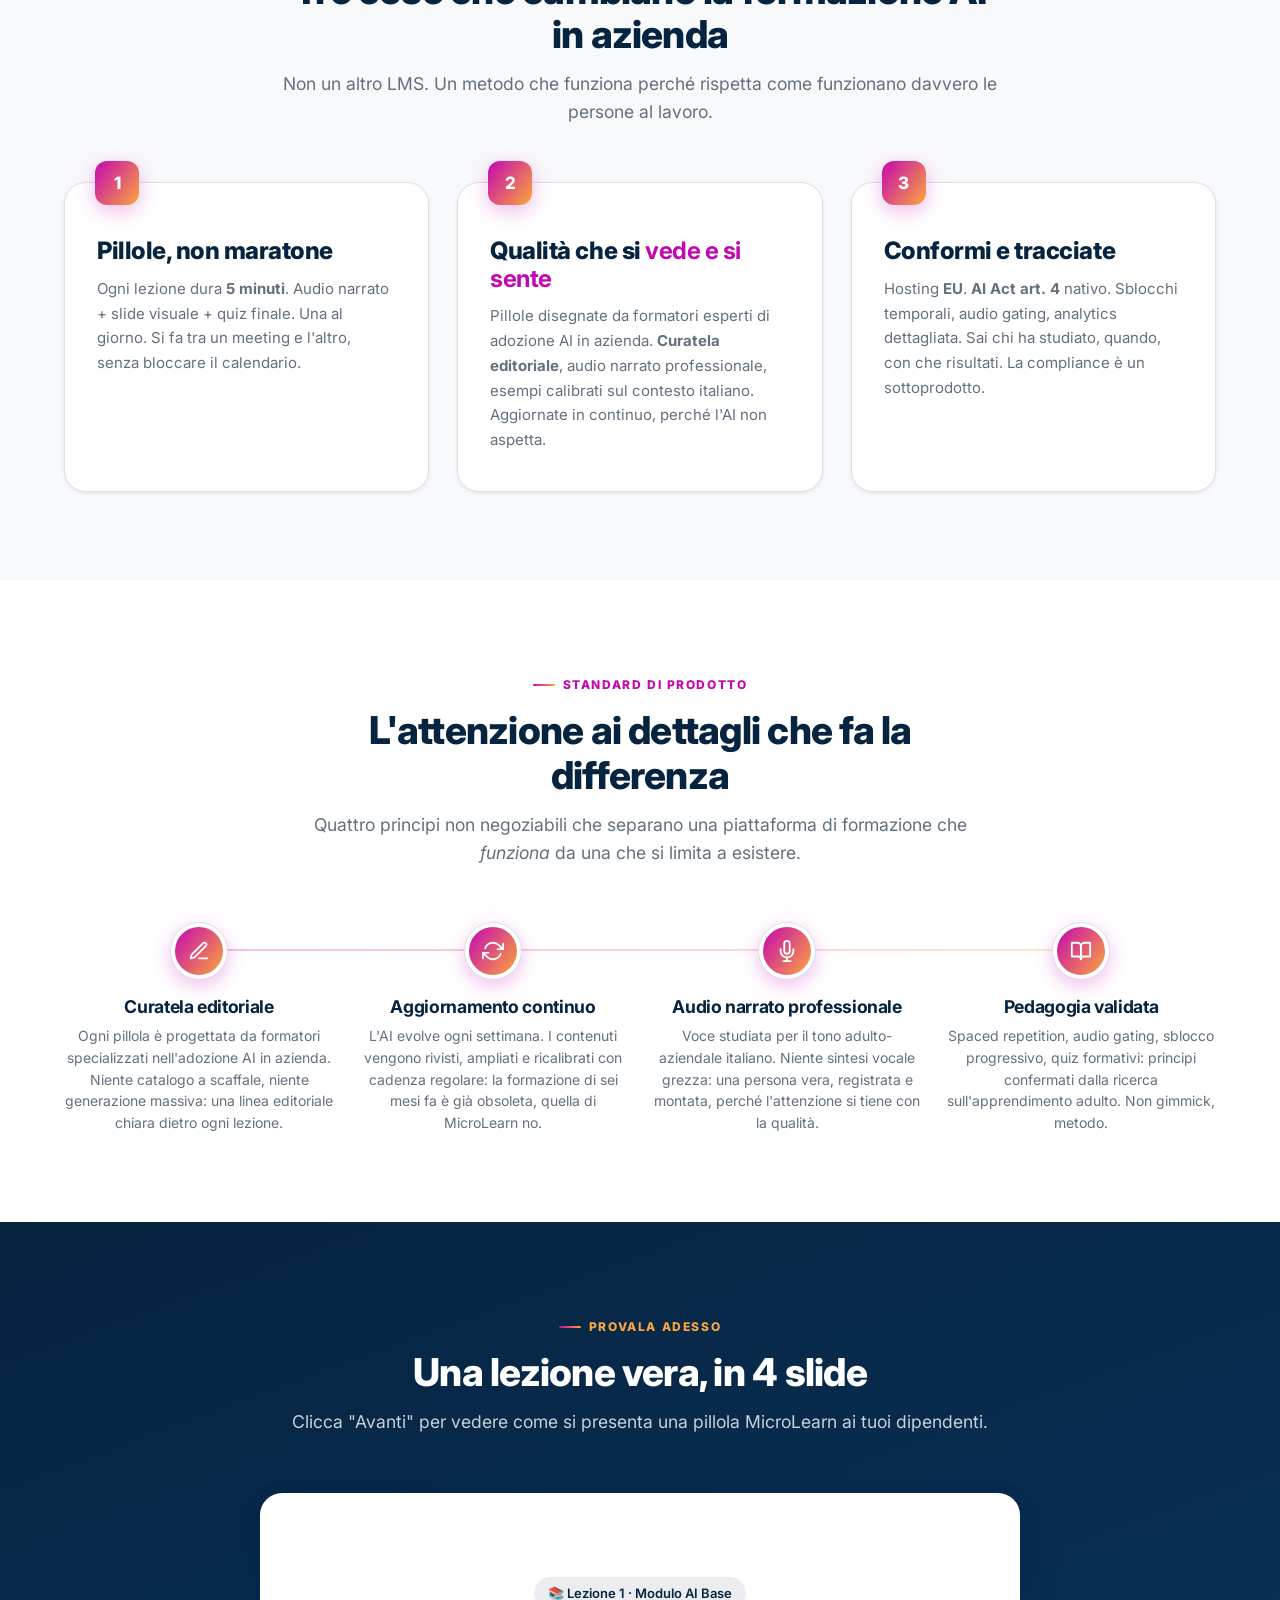
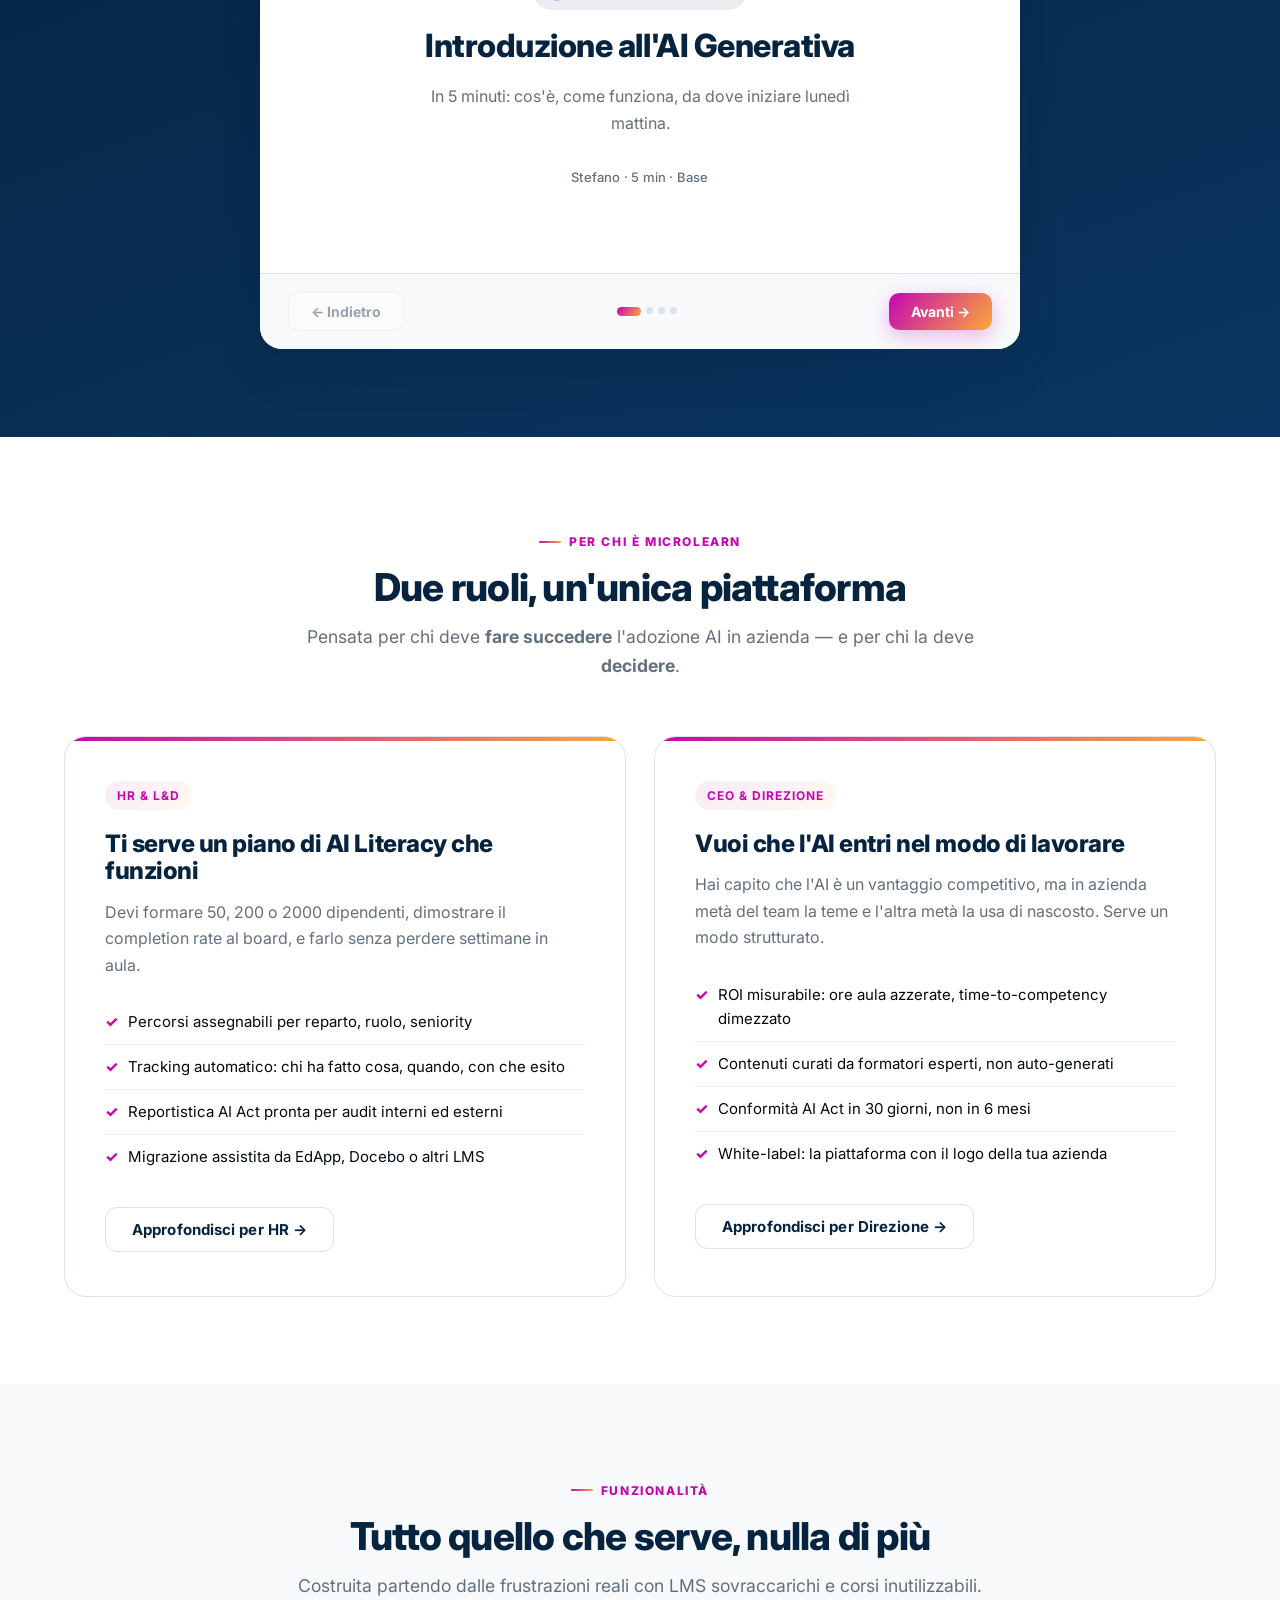
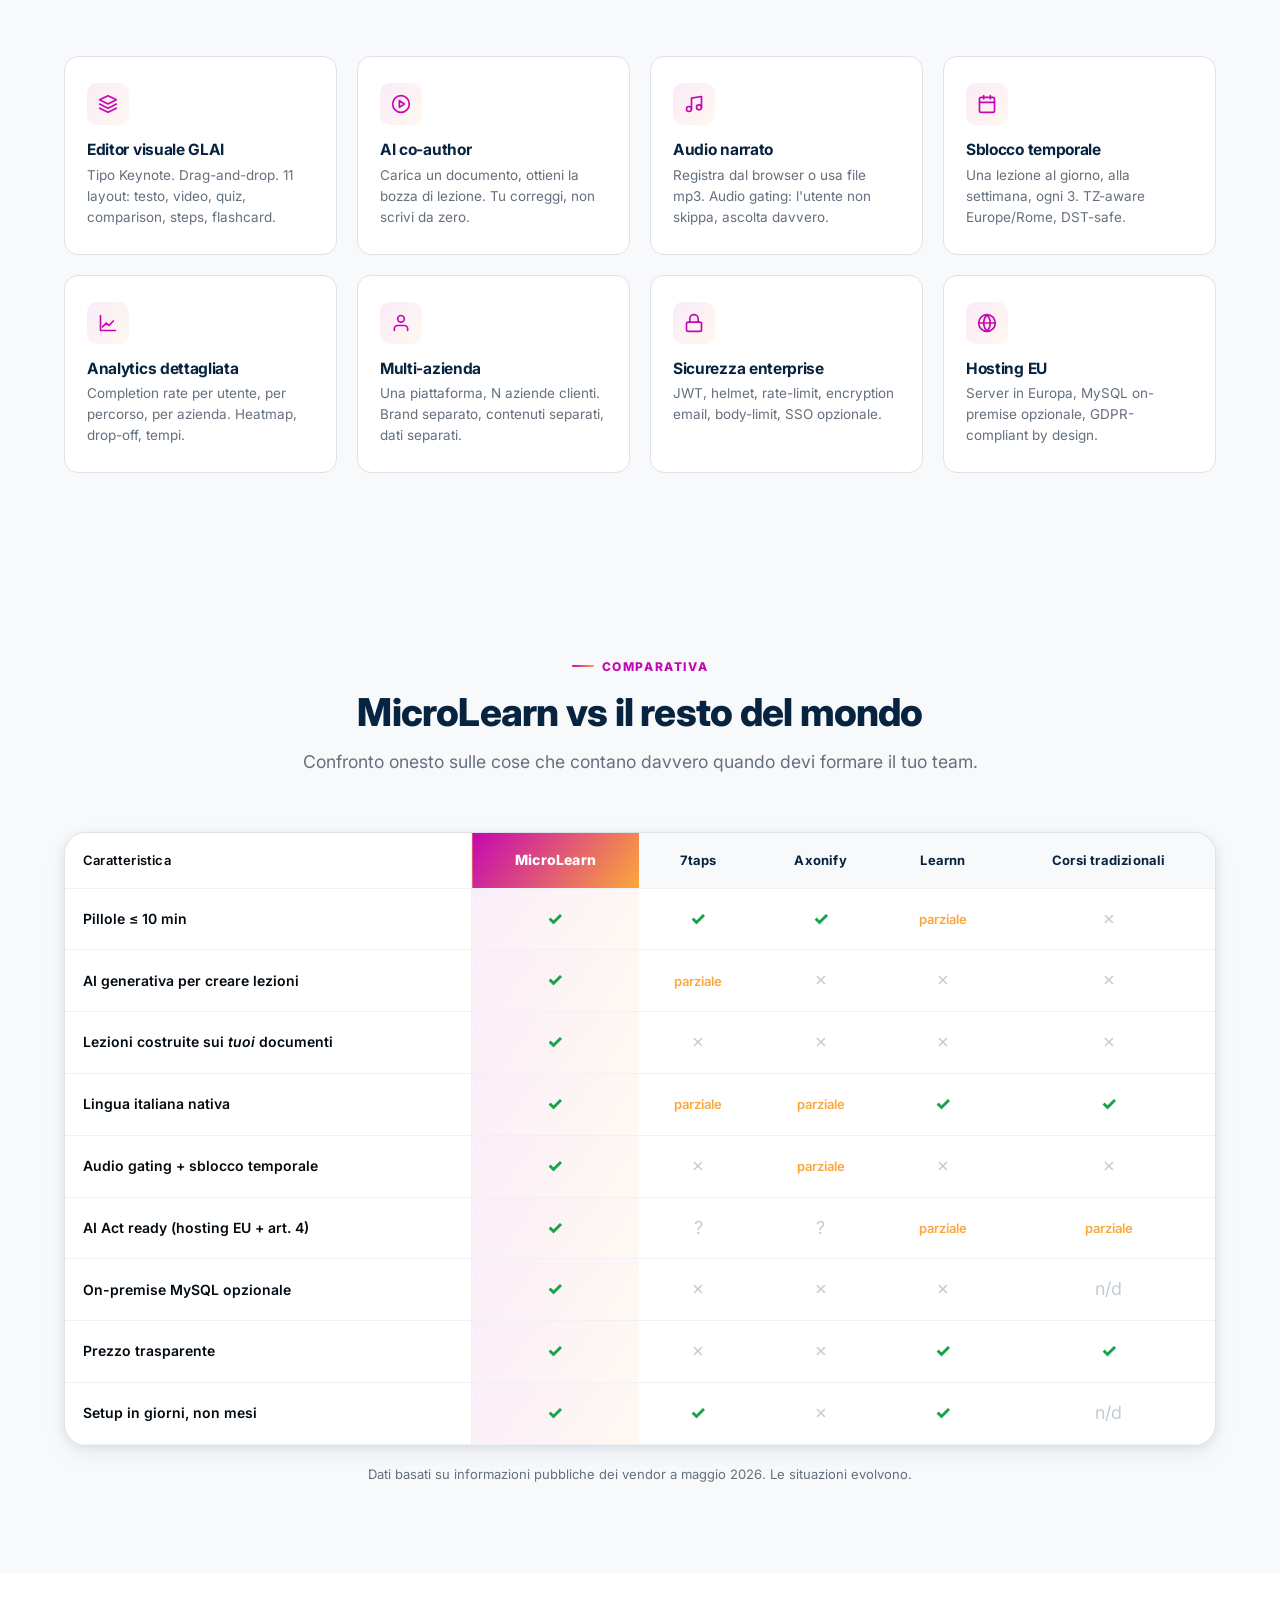
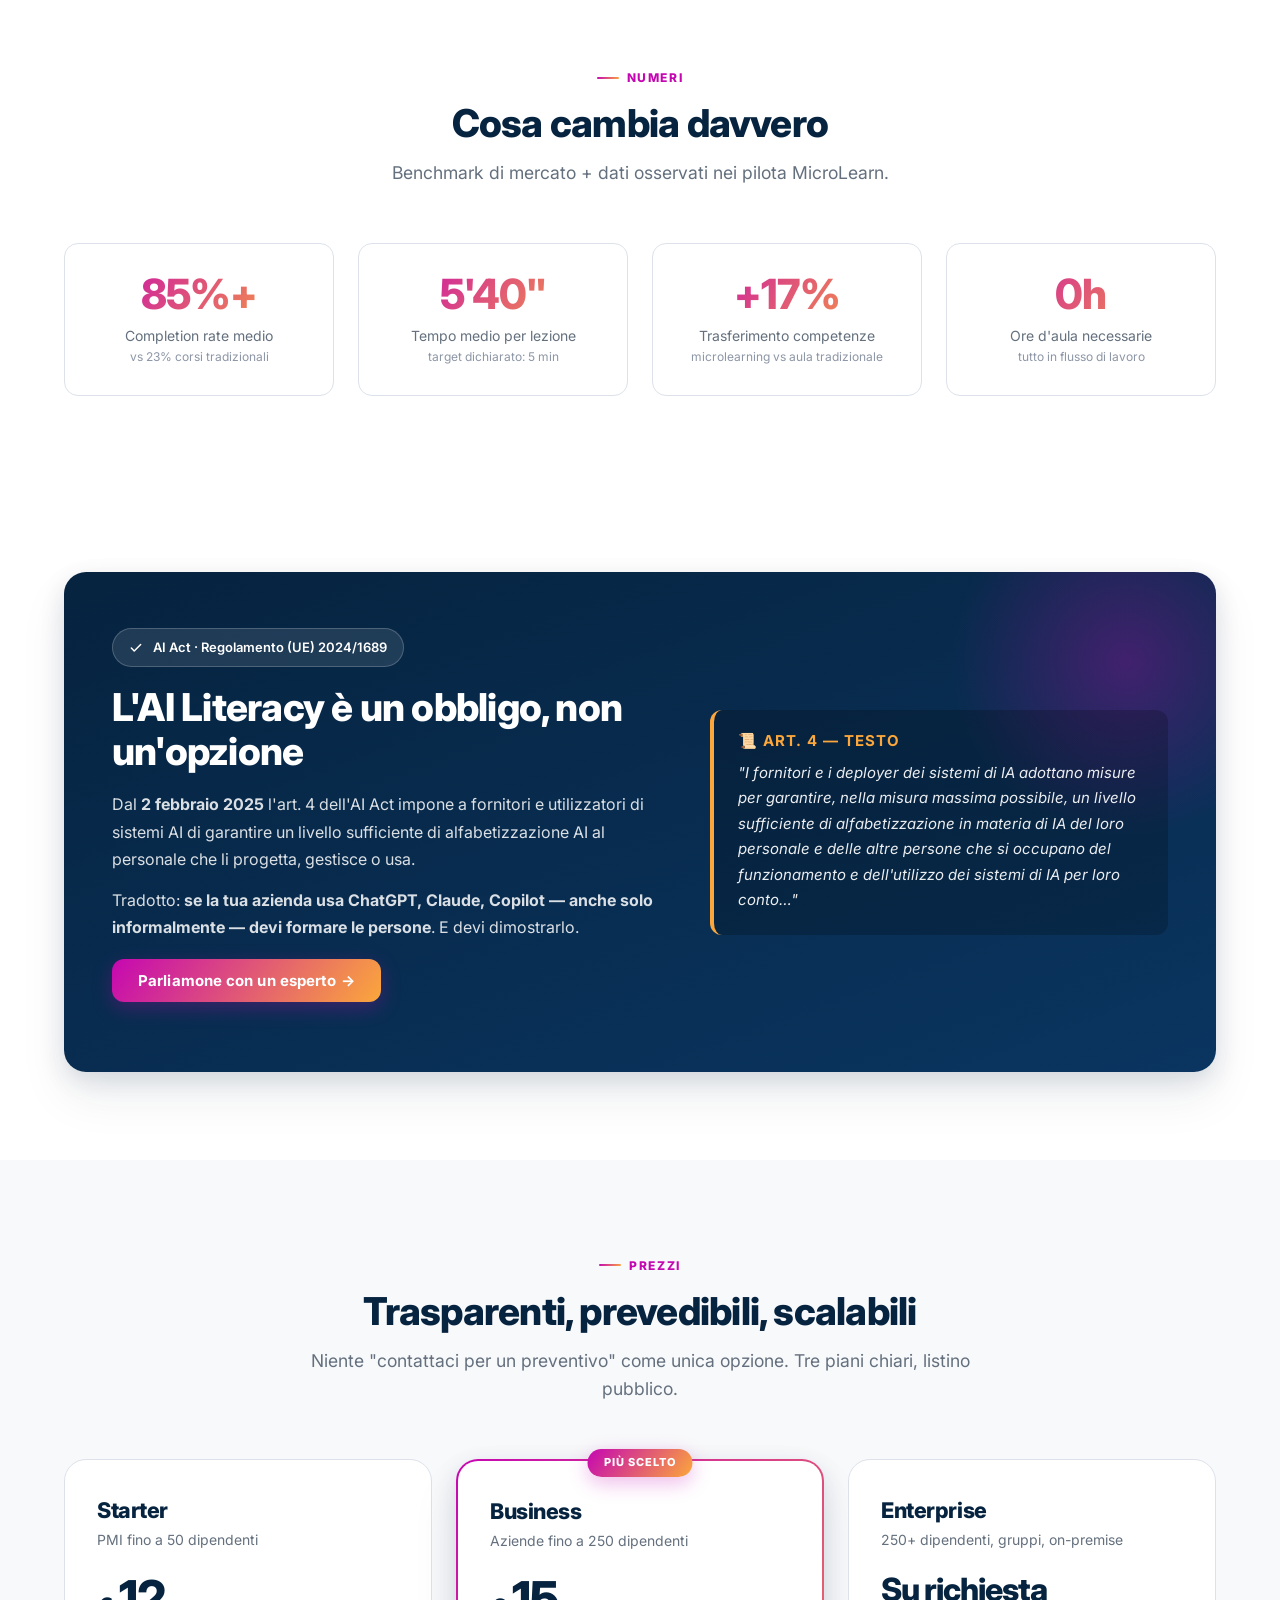
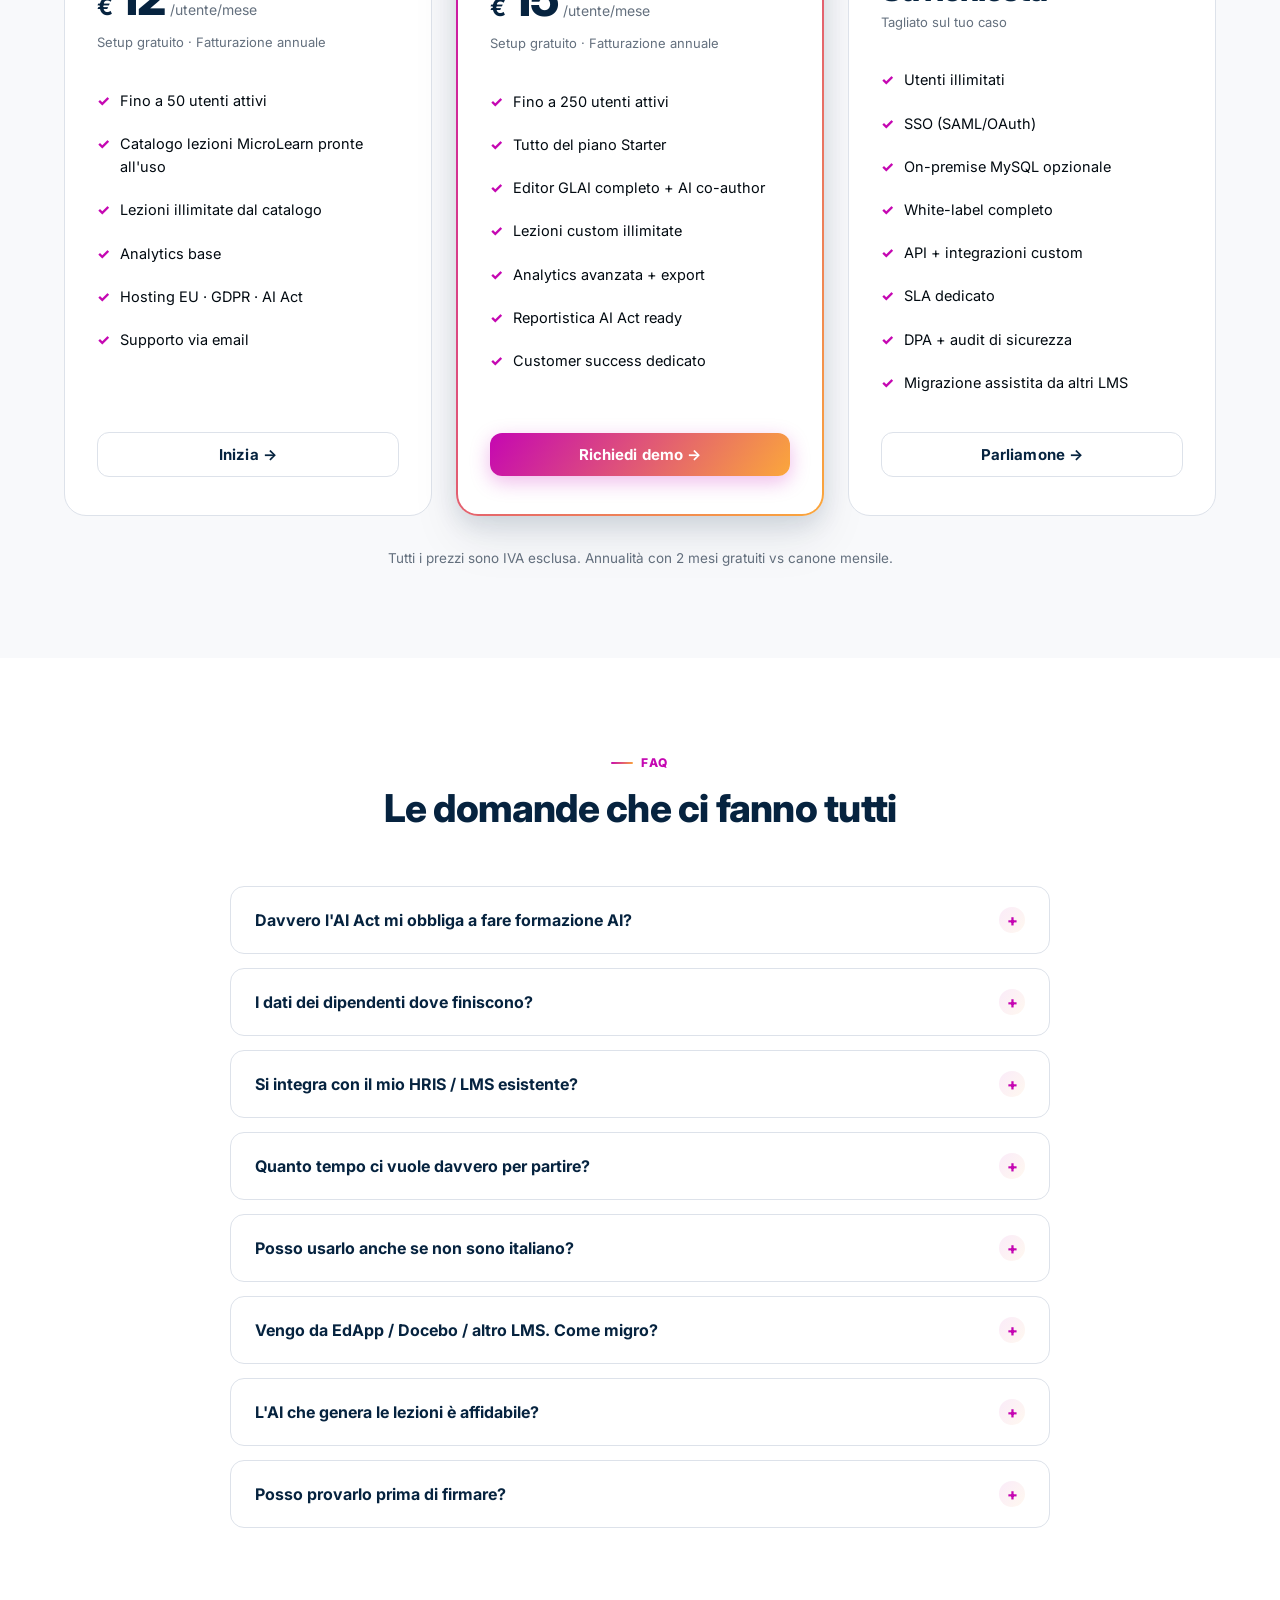
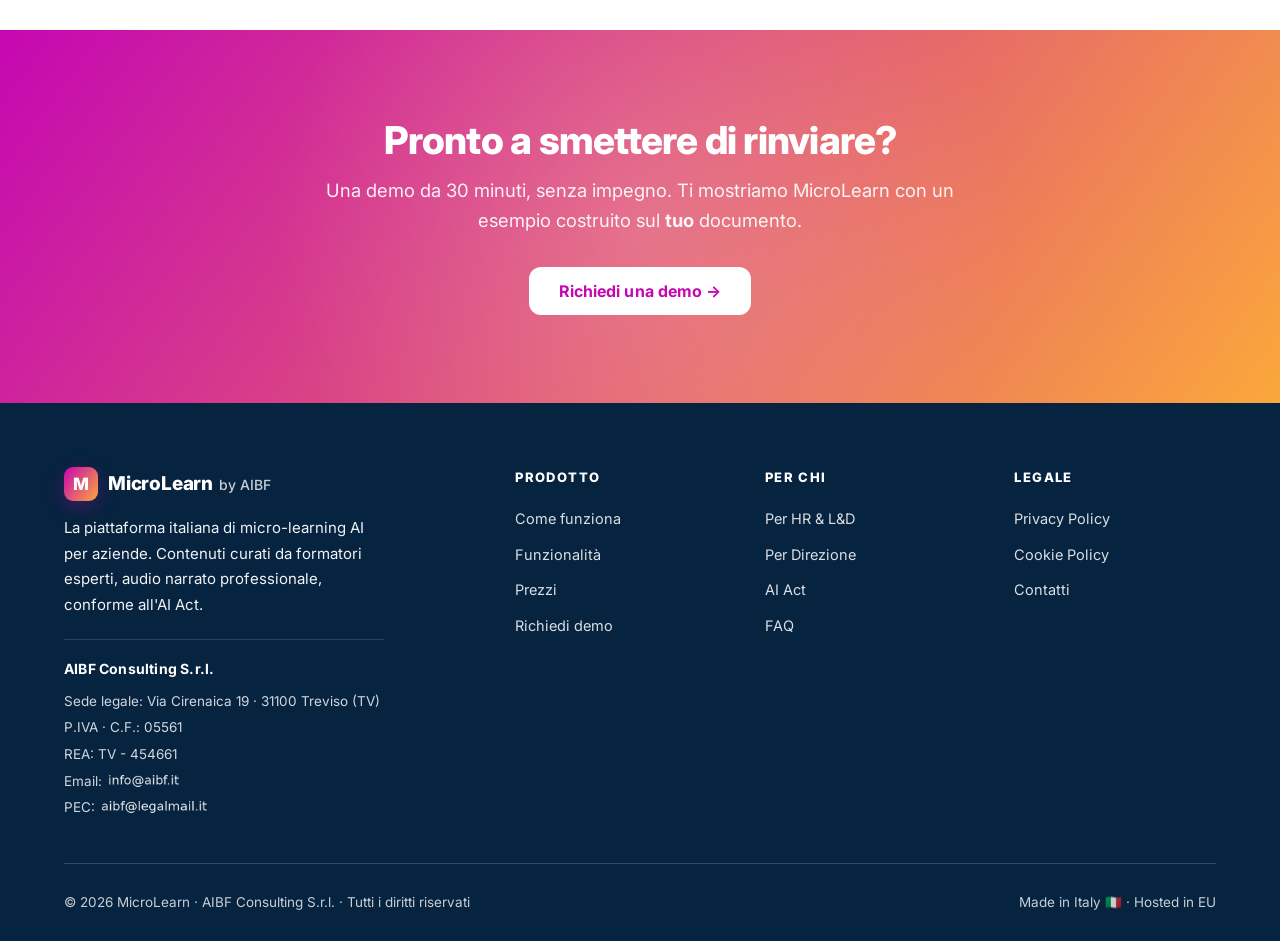
==== commit 19cb4cf5: "feat: nuovo pricing per-seat (Starter €12, Business €15) + riassetto feature" ====
--- a/index.html
+++ b/index.html
@@ -3,15 +3,202 @@
 <head>
 <meta charset="UTF-8">
 <meta name="viewport" content="width=device-width, initial-scale=1.0">
-<title>MicroLearn — AI in azienda, una pillola al giorno</title>
-<meta name="description" content="La piattaforma italiana di micro-learning AI per aziende. Pillole di 5 minuti curate da formatori esperti, audio narrato professionale, pedagogia validata. Conforme all'AI Act.">
-<meta property="og:title" content="MicroLearn — AI in azienda, una pillola al giorno">
-<meta property="og:description" content="Pillole di formazione AI curate da formatori esperti di adozione AI in azienda. Qualità editoriale, hosting EU, AI Act ready.">
+
+<!-- ============ SEO base ============ -->
+<title>MicroLearn by AIBF — AI in azienda, una pillola al giorno</title>
+<meta name="description" content="Piattaforma italiana di micro-learning AI per aziende. Pillole di 5 minuti curate da formatori esperti, audio narrato professionale, conforme all'AI Act. Demo gratuita.">
+<meta name="keywords" content="microlearning, AI Act, formazione AI aziendale, AI Literacy art. 4, pillole formative, micro-learning Italia, AIBF Consulting, formazione AI generativa, GDPR formazione, e-learning aziendale">
+<meta name="author" content="AIBF Consulting S.r.l.">
+<meta name="robots" content="index, follow, max-snippet:-1, max-image-preview:large, max-video-preview:-1">
+<meta name="googlebot" content="index, follow">
+<meta name="language" content="Italian">
+<meta name="geo.region" content="IT-TV">
+<meta name="geo.placename" content="Treviso">
+<link rel="canonical" href="https://www.aibf.it/">
+
+<!-- ============ Open Graph (Facebook, LinkedIn, WhatsApp) ============ -->
 <meta property="og:type" content="website">
-
+<meta property="og:site_name" content="MicroLearn by AIBF">
+<meta property="og:locale" content="it_IT">
+<meta property="og:url" content="https://www.aibf.it/">
+<meta property="og:title" content="MicroLearn by AIBF — AI in azienda, una pillola al giorno">
+<meta property="og:description" content="Piattaforma italiana di micro-learning AI per aziende. Pillole di 5 minuti curate da formatori esperti. Conforme all'AI Act.">
+<meta property="og:image" content="https://www.aibf.it/assets/img/og-image.png">
+<meta property="og:image:width" content="1200">
+<meta property="og:image:height" content="630">
+<meta property="og:image:alt" content="MicroLearn by AIBF — AI in azienda, una pillola al giorno">
+
+<!-- ============ Twitter / X Card ============ -->
+<meta name="twitter:card" content="summary_large_image">
+<meta name="twitter:title" content="MicroLearn by AIBF — AI in azienda, una pillola al giorno">
+<meta name="twitter:description" content="Pillole di micro-learning AI di 5 minuti, curate da formatori esperti. Conforme all'AI Act.">
+<meta name="twitter:image" content="https://www.aibf.it/assets/img/og-image.png">
+<meta name="twitter:image:alt" content="MicroLearn by AIBF — landing page">
+
+<!-- ============ Performance ============ -->
+<link rel="preconnect" href="https://fonts.googleapis.com">
+<link rel="preconnect" href="https://fonts.gstatic.com" crossorigin>
 <link href="https://fonts.googleapis.com/css2?family=Inter:wght@300;400;500;600;700;800&display=swap" rel="stylesheet">
+
+<!-- ============ Stili e icona ============ -->
 <link rel="stylesheet" href="assets/style.css">
 <link rel="icon" href="data:image/svg+xml,%3Csvg xmlns='http://www.w3.org/2000/svg' viewBox='0 0 100 100'%3E%3Cdefs%3E%3ClinearGradient id='g' x1='0%25' y1='0%25' x2='100%25' y2='100%25'%3E%3Cstop offset='0%25' stop-color='%23C507B2'/%3E%3Cstop offset='100%25' stop-color='%23FBA73B'/%3E%3C/linearGradient%3E%3C/defs%3E%3Crect width='100' height='100' rx='22' fill='url(%23g)'/%3E%3Ctext x='50' y='68' text-anchor='middle' font-family='Inter,sans-serif' font-size='56' font-weight='800' fill='white'%3EM%3C/text%3E%3C/svg%3E">
+
+<!-- ============ Schema.org JSON-LD ============ -->
+<script type="application/ld+json">
+{
+  "@context": "https://schema.org",
+  "@graph": [
+    {
+      "@type": "Organization",
+      "@id": "https://www.aibf.it/#organization",
+      "name": "AIBF Consulting S.r.l.",
+      "alternateName": "AIBF",
+      "url": "https://www.aibf.it/",
+      "logo": "https://www.aibf.it/assets/img/og-image.png",
+      "description": "Società italiana di consulenza specializzata in adozione AI in azienda. Sviluppa MicroLearn, piattaforma di micro-learning per la formazione AI dei dipendenti.",
+      "address": {
+        "@type": "PostalAddress",
+        "streetAddress": "Via Cirenaica 19",
+        "addressLocality": "Treviso",
+        "addressRegion": "TV",
+        "postalCode": "31100",
+        "addressCountry": "IT"
+      },
+      "vatID": "IT05561",
+      "areaServed": {
+        "@type": "Country",
+        "name": "Italia"
+      }
+    },
+    {
+      "@type": "WebSite",
+      "@id": "https://www.aibf.it/#website",
+      "url": "https://www.aibf.it/",
+      "name": "MicroLearn by AIBF",
+      "description": "Piattaforma italiana di micro-learning AI per aziende, conforme all'AI Act.",
+      "publisher": { "@id": "https://www.aibf.it/#organization" },
+      "inLanguage": "it-IT"
+    },
+    {
+      "@type": "Product",
+      "@id": "https://www.aibf.it/#product",
+      "name": "MicroLearn",
+      "description": "Piattaforma di micro-learning AI per aziende. Pillole di 5 minuti curate da formatori esperti, con audio narrato professionale, sblocco progressivo, audio gating e pedagogia validata. Conforme all'AI Act art. 4.",
+      "brand": { "@id": "https://www.aibf.it/#organization" },
+      "category": "Software / E-learning Platform",
+      "audience": {
+        "@type": "Audience",
+        "audienceType": "HR Manager, L&D Manager, CEO, Direzione, Compliance Officer"
+      },
+      "offers": [
+        {
+          "@type": "Offer",
+          "name": "Starter",
+          "description": "Catalogo lezioni MicroLearn pronte all'uso, fino a 50 utenti, per PMI",
+          "price": "12",
+          "priceCurrency": "EUR",
+          "priceSpecification": {
+            "@type": "UnitPriceSpecification",
+            "price": "12",
+            "priceCurrency": "EUR",
+            "unitText": "per utente al mese",
+            "billingDuration": "P1M"
+          },
+          "availability": "https://schema.org/InStock"
+        },
+        {
+          "@type": "Offer",
+          "name": "Business",
+          "description": "Editor GLAI completo, AI co-author, lezioni custom illimitate, fino a 250 utenti",
+          "price": "15",
+          "priceCurrency": "EUR",
+          "priceSpecification": {
+            "@type": "UnitPriceSpecification",
+            "price": "15",
+            "priceCurrency": "EUR",
+            "unitText": "per utente al mese",
+            "billingDuration": "P1M"
+          },
+          "availability": "https://schema.org/InStock"
+        },
+        {
+          "@type": "Offer",
+          "name": "Enterprise",
+          "description": "Utenti illimitati, SSO (SAML/OAuth), on-premise MySQL, white-label, SLA dedicato",
+          "priceSpecification": {
+            "@type": "PriceSpecification",
+            "priceCurrency": "EUR"
+          },
+          "availability": "https://schema.org/InStock"
+        }
+      ]
+    },
+    {
+      "@type": "FAQPage",
+      "@id": "https://www.aibf.it/#faq",
+      "mainEntity": [
+        {
+          "@type": "Question",
+          "name": "Davvero l'AI Act mi obbliga a fare formazione AI?",
+          "acceptedAnswer": {
+            "@type": "Answer",
+            "text": "Sì. L'art. 4 del Regolamento (UE) 2024/1689 è in vigore dal 2 febbraio 2025 e si applica a tutti i deployer — chi usa sistemi di AI per conto proprio. Se in azienda qualcuno usa ChatGPT, Copilot, Claude o strumenti integrati, sei coperto dall'obbligo. La sanzione massima è il 7% del fatturato annuo mondiale."
+          }
+        },
+        {
+          "@type": "Question",
+          "name": "I dati dei dipendenti dove finiscono?",
+          "acceptedAnswer": {
+            "@type": "Answer",
+            "text": "Esclusivamente su server in Unione Europea. MicroLearn è GDPR-compliant by design: encryption at rest, accessi tracciati, DPA disponibile. Per clienti enterprise offriamo deploy on-premise sui propri server MySQL."
+          }
+        },
+        {
+          "@type": "Question",
+          "name": "Si integra con il mio HRIS / LMS esistente?",
+          "acceptedAnswer": {
+            "@type": "Answer",
+            "text": "Sì. Supportiamo SSO via SAML 2.0 e OAuth, sincronizzazione utenti via API, esportazione progressi in formato standard. Sui piani Business ed Enterprise è inclusa l'integrazione con i sistemi più diffusi (Workday, BambooHR, SAP SuccessFactors, Personio)."
+          }
+        },
+        {
+          "@type": "Question",
+          "name": "Quanto tempo ci vuole davvero per partire?",
+          "acceptedAnswer": {
+            "@type": "Answer",
+            "text": "Setup tecnico: 1 giorno. Prima lezione personalizzata costruita con il cliente: 2-3 giorni. Pilot con un primo gruppo di dipendenti entro 7 giorni dal contratto. Niente progetti da 6 mesi."
+          }
+        },
+        {
+          "@type": "Question",
+          "name": "Vengo da EdApp / Docebo / altro LMS. Come migro?",
+          "acceptedAnswer": {
+            "@type": "Answer",
+            "text": "Nei piani Business ed Enterprise la migrazione è inclusa: importiamo utenti, organizzazioni, percorsi e dove possibile contenuti esistenti. Per i clienti EdApp colpiti dallo shutdown del 31 marzo 2026 c'è un programma dedicato con onboarding gratuito."
+          }
+        },
+        {
+          "@type": "Question",
+          "name": "L'AI che genera le lezioni è affidabile?",
+          "acceptedAnswer": {
+            "@type": "Answer",
+            "text": "L'AI produce una bozza, mai un contenuto pubblicato direttamente. Il formatore è sempre nel loop: rivede, corregge, approva. Usiamo Claude di Anthropic per la generazione — i documenti caricati non vengono usati per addestrare il modello."
+          }
+        },
+        {
+          "@type": "Question",
+          "name": "Posso provarlo prima di firmare?",
+          "acceptedAnswer": {
+            "@type": "Answer",
+            "text": "Sì. Una demo con un esperto dura 30 minuti. Se serve, costruiamo insieme una lezione partendo da un documento del cliente durante la demo stessa, così si vede il prodotto sul caso reale."
+          }
+        }
+      ]
+    }
+  ]
+}
+</script>
 </head>
 <body>
 
@@ -538,17 +725,17 @@
     <div class="pricing-grid">
       <div class="price-card reveal">
         <h3>Starter</h3>
-        <p class="price-tagline">PMI fino a 25 dipendenti</p>
+        <p class="price-tagline">PMI fino a 50 dipendenti</p>
         <div class="price-amount">
           <span class="currency">€</span>
-          <span class="num">490</span>
-          <span class="per">/mese</span>
-        </div>
-        <p class="price-note">Setup gratuito · Annuale</p>
+          <span class="num">12</span>
+          <span class="per">/utente/mese</span>
+        </div>
+        <p class="price-note">Setup gratuito · Fatturazione annuale</p>
         <ul>
-          <li>Fino a 25 utenti attivi</li>
-          <li>Editor GLAI completo + AI co-author</li>
-          <li>Lezioni illimitate</li>
+          <li>Fino a 50 utenti attivi</li>
+          <li>Catalogo lezioni MicroLearn pronte all'uso</li>
+          <li>Lezioni illimitate dal catalogo</li>
           <li>Analytics base</li>
           <li>Hosting EU · GDPR · AI Act</li>
           <li>Supporto via email</li>
@@ -562,17 +749,17 @@
         <p class="price-tagline">Aziende fino a 250 dipendenti</p>
         <div class="price-amount">
           <span class="currency">€</span>
-          <span class="num">1.490</span>
-          <span class="per">/mese</span>
-        </div>
-        <p class="price-note">Setup gratuito · Annuale</p>
+          <span class="num">15</span>
+          <span class="per">/utente/mese</span>
+        </div>
+        <p class="price-note">Setup gratuito · Fatturazione annuale</p>
         <ul>
           <li>Fino a 250 utenti attivi</li>
           <li>Tutto del piano Starter</li>
-          <li>Multi-azienda / multi-brand</li>
+          <li>Editor GLAI completo + AI co-author</li>
+          <li>Lezioni custom illimitate</li>
           <li>Analytics avanzata + export</li>
           <li>Reportistica AI Act ready</li>
-          <li>SSO (SAML/OAuth)</li>
           <li>Customer success dedicato</li>
         </ul>
         <a href="demo.html" class="btn btn-primary">Richiedi demo →</a>
@@ -587,6 +774,7 @@
         <p class="price-note">Tagliato sul tuo caso</p>
         <ul>
           <li>Utenti illimitati</li>
+          <li>SSO (SAML/OAuth)</li>
           <li>On-premise MySQL opzionale</li>
           <li>White-label completo</li>
           <li>API + integrazioni custom</li>
